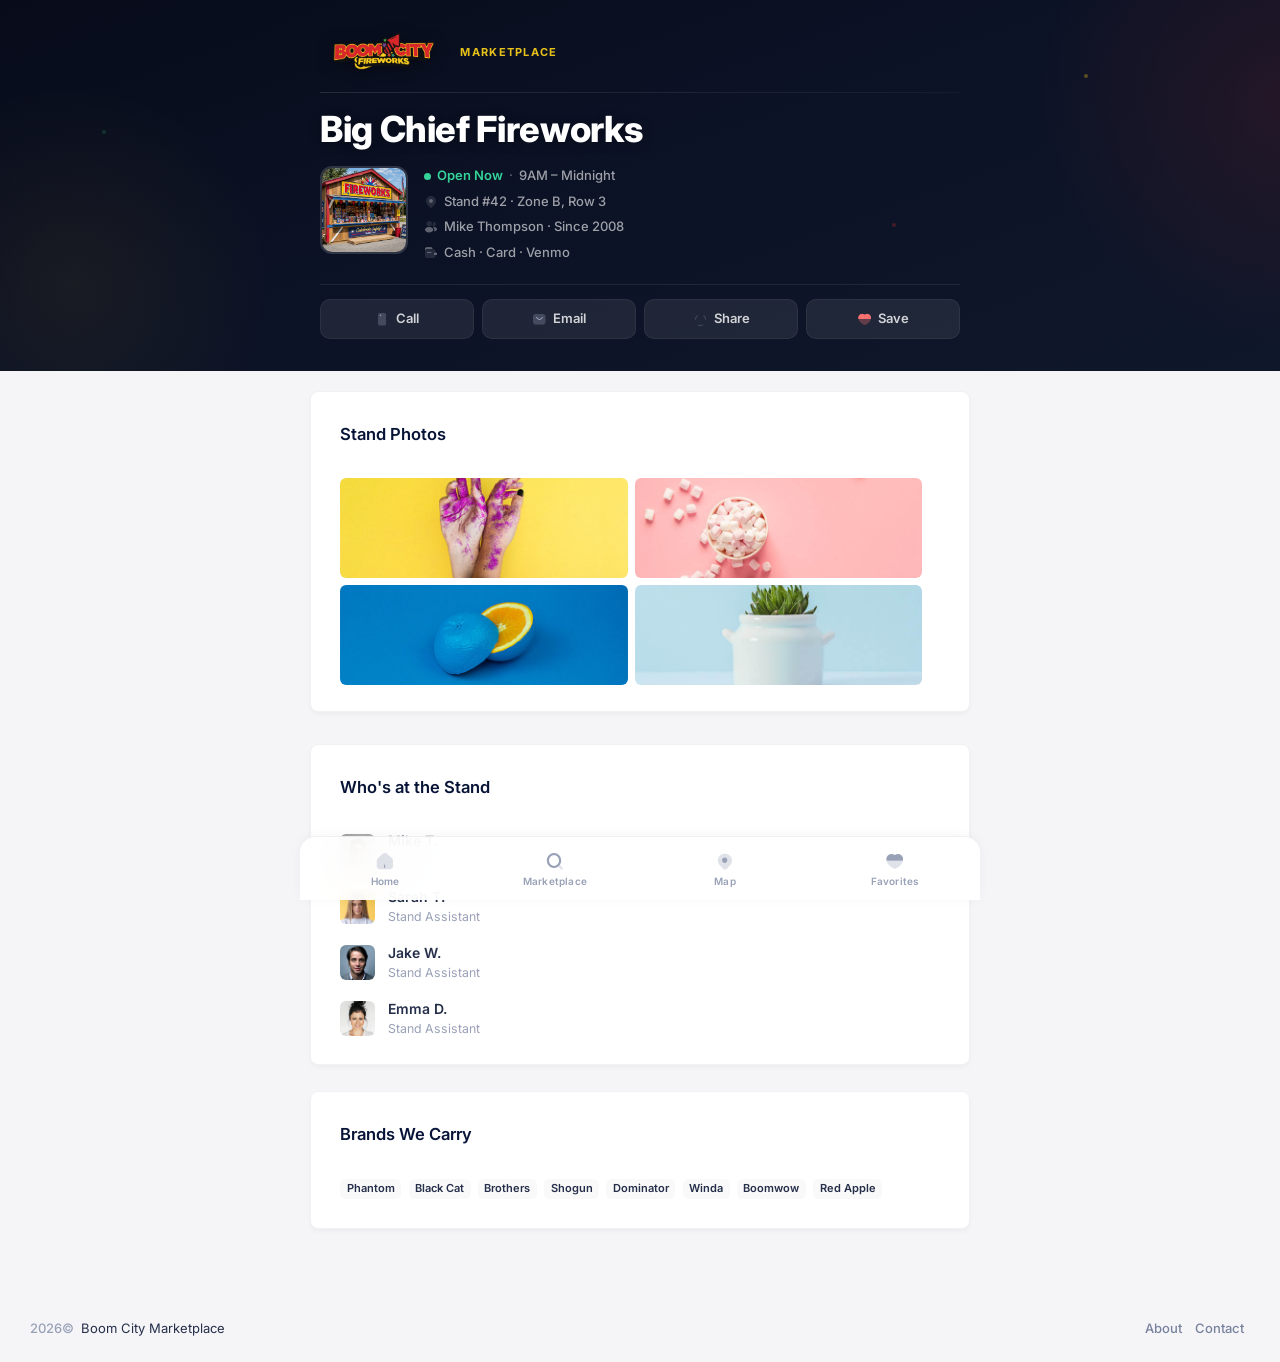
==== Stand/index.html @ 1b67c796 "Add Map + Favorites pages, wire all nav links Map page (map.html): - Coming soon placeholder with st" ====
<!DOCTYPE html>
<!--
Author: Keenthemes
Product Name: MetronicProduct Version: 8.3.2
Purchase: https://1.envato.market/EA4JP
Website: http://www.keenthemes.com
Contact: support@keenthemes.com
Follow: www.twitter.com/keenthemes
Dribbble: www.dribbble.com/keenthemes
Like: www.facebook.com/keenthemes
License: For each use you must have a valid license purchased only from above link in order to legally use the theme for your project.
-->
<html lang="en">
	<!--begin::Head-->
	<head>
<base href="../" />
		<title>Stand #42 - Big Chief Fireworks | Boom City Marketplace</title>
		<meta charset="utf-8" />
		<meta name="description" content="Big Chief Fireworks — Stand #42 at Boom City Fireworks Marketplace. Open 9AM–Midnight. Aerial Shells, Finale Cakes, Sparklers & more." />
		<meta name="keywords" content="boom city, fireworks, marketplace, big chief fireworks, stand 42, aerial shells, sparklers, firecrackers" />
		<meta name="viewport" content="width=device-width, initial-scale=1" />
		<meta property="og:locale" content="en_US" />
		<meta property="og:type" content="website" />
		<meta property="og:title" content="Big Chief Fireworks — Stand #42 | Boom City Marketplace" />
		<meta property="og:description" content="Open Now · 9AM–Midnight · Zone B, Row 3. Aerial Shells, Finale Cakes, Sparklers & more at Boom City Fireworks." />
		<meta property="og:url" content="https://anthonyrlane.github.io/boom-city-marketplace/Stand/" />
		<meta property="og:site_name" content="Boom City Marketplace" />
		<meta property="og:image" content="https://anthonyrlane.github.io/boom-city-marketplace/Stand/assets/media/boom-city/boom-city-logo.png" />
		<meta property="og:image:width" content="800" />
		<meta property="og:image:height" content="600" />
		<meta name="twitter:card" content="summary_large_image" />
		<meta name="twitter:title" content="Big Chief Fireworks — Stand #42 | Boom City Marketplace" />
		<meta name="twitter:description" content="Open Now · 9AM–Midnight · Aerial Shells, Finale Cakes, Sparklers & more." />
		<meta name="twitter:image" content="https://anthonyrlane.github.io/boom-city-marketplace/Stand/assets/media/boom-city/boom-city-logo.png" />
		<link rel="canonical" href="https://anthonyrlane.github.io/boom-city-marketplace/Stand/" />
		<link rel="shortcut icon" href="assets/media/logos/favicon.ico" />
		<link rel="shortcut icon" href="assets/media/logos/favicon.ico" />
		<!--begin::Fonts(mandatory for all pages)-->
		<link rel="stylesheet" href="https://fonts.googleapis.com/css?family=Inter:300,400,500,600,700" />
		<!--end::Fonts-->
		<!--begin::Vendor Stylesheets(used for this page only)-->
		<link href="assets/plugins/custom/datatables/datatables.bundle.css" rel="stylesheet" type="text/css" />
		<!--end::Vendor Stylesheets-->
		<!--begin::Global Stylesheets Bundle(mandatory for all pages)-->
		<link href="assets/plugins/global/plugins.bundle.css" rel="stylesheet" type="text/css" />
		<link href="assets/css/style.bundle.css" rel="stylesheet" type="text/css" />
		<!--end::Global Stylesheets Bundle-->
		<script>// Frame-busting to prevent site from being loaded within a frame without permission (click-jacking) if (window.top != window.self) { window.top.location.replace(window.self.location.href); }</script>
	<style>
		/* Stand Layout - Mobile: single scroll, all visible */
		.stand-layout { display: block; width: 100%; margin-top: 16px; }
		.stand-col { display: block; }

		/* ── Mobile Bottom Nav ── */
		.stand-nav {
			position: fixed;
			bottom: 0;
			left: 0;
			right: 0;
			z-index: 1050;
			display: flex;
			align-items: stretch;
			justify-content: space-around;
			height: 64px;
			padding-bottom: env(safe-area-inset-bottom, 0px);
			background: rgba(255, 255, 255, 0.92);
			-webkit-backdrop-filter: saturate(180%) blur(20px);
			backdrop-filter: saturate(180%) blur(20px);
			border-top: 1px solid rgba(0, 0, 0, 0.06);
			box-shadow: 0 -1px 12px rgba(0, 0, 0, 0.04);
		}
		[data-bs-theme="dark"] .stand-nav {
			background: rgba(30, 31, 38, 0.92);
			border-top-color: rgba(255, 255, 255, 0.06);
		}
		.stand-nav-item {
			flex: 1;
			display: flex;
			flex-direction: column;
			align-items: center;
			justify-content: center;
			gap: 3px;
			padding: 6px 0;
			cursor: pointer;
			-webkit-tap-highlight-color: transparent;
			transition: color 0.2s ease, transform 0.15s ease;
			color: var(--bs-gray-500);
			text-decoration: none !important;
			position: relative;
		}
		.stand-nav-item:active {
			transform: scale(0.92);
		}
		.stand-nav-item.active {
			color: #3b82f6;
		}
		.stand-nav-item.active::before {
			content: '';
			position: absolute;
			top: 0;
			left: 50%;
			transform: translateX(-50%);
			width: 24px;
			height: 3px;
			background: #3b82f6;
			border-radius: 0 0 3px 3px;
		}
		.stand-nav-icon {
			font-size: 20px;
			line-height: 1;
			transition: transform 0.2s ease;
		}
		.stand-nav-item.active .stand-nav-icon {
			transform: translateY(-1px);
		}
		.stand-nav-label {
			font-size: 10px;
			font-weight: 600;
			letter-spacing: 0.02em;
			line-height: 1;
		}

		/* Bottom padding so content doesn't hide behind nav */
		@media (max-width: 991.98px) {
			#kt_content {
				padding-bottom: 80px !important;
				padding-top: 16px !important;
			}
		}
		
		/* Kill Metronic page/wrapper backgrounds */
		#kt_body {
			background: #F5F5F8 !important;
			background-image: none !important;
		}
		#kt_wrapper {
			background: transparent !important;
			background-image: none !important;
		}
		.page {
			background: #F5F5F8 !important;
			background-image: none !important;
		}
		[data-bs-theme="dark"] #kt_body,
		[data-bs-theme="dark"] .page {
			background: #111217 !important;
		}

		/* ── Boom City Branded Header ── */
		.bc-header {
			background: linear-gradient(160deg, #070B1A 0%, #0C1225 45%, #0F172A 100%);
			position: relative;
			overflow: hidden;
		}
		.bc-header::before {
			content: '';
			position: absolute;
			top: -40%; right: -20%;
			width: 500px; height: 500px;
			background: radial-gradient(circle, rgba(230,48,39,0.1) 0%, transparent 70%);
			pointer-events: none;
		}
		.bc-header::after {
			content: '';
			position: absolute;
			bottom: -30%; left: -10%;
			width: 400px; height: 400px;
			background: radial-gradient(circle, rgba(249,199,30,0.06) 0%, transparent 70%);
			pointer-events: none;
		}
		.bc-header-inner {
			position: relative;
			z-index: 1;
			padding: 20px 20px 24px;
			max-width: 1320px;
			margin: 0 auto;
		}
		@media (min-width: 992px) {
			.bc-header-inner {
				padding: 28px 40px 32px;
				max-width: 720px;
				margin: 0 auto;
			}
		}
		.bc-logo-row {
			display: flex;
			align-items: center;
			gap: 12px;
			margin-bottom: 16px;
		}
		.bc-logo-img {
			height: 40px;
			width: auto;
			filter: drop-shadow(0 2px 8px rgba(0,0,0,0.4));
		}
		@media (min-width: 992px) {
			.bc-logo-img { height: 48px; }
		}
		.bc-event-label {
			font-size: 11px;
			font-weight: 700;
			letter-spacing: 0.12em;
			text-transform: uppercase;
			color: #FFD51A;
			opacity: 0.9;
		}
		.bc-divider {
			height: 1px;
			background: linear-gradient(90deg, rgba(255,255,255,0.12) 0%, rgba(255,255,255,0.04) 100%);
			margin-bottom: 16px;
		}
		.bc-stand-name {
			font-family: 'Inter', sans-serif;
			font-size: 28px;
			font-weight: 800;
			color: #FFFFFF;
			letter-spacing: -0.01em;
			line-height: 1.15;
			margin: 0 0 6px;
			text-shadow: 0 2px 12px rgba(0,0,0,0.3);
		}
		@media (min-width: 992px) {
			.bc-stand-name { font-size: 36px; }
		}
		.bc-stand-meta {
			display: flex;
			align-items: center;
			gap: 8px;
			flex-wrap: wrap;
		}
		/* Stand info row in header */
		.bc-stand-info {
			display: flex;
			align-items: flex-start;
			gap: 16px;
			margin-top: 16px;
		}
		.bc-stand-photo {
			width: 72px; height: 72px;
			border-radius: 12px;
			object-fit: cover;
			border: 2px solid rgba(255,255,255,0.15);
			flex-shrink: 0;
		}
		@media (min-width: 992px) {
			.bc-stand-photo { width: 88px; height: 88px; }
		}
		.bc-stand-details {
			flex: 1;
			min-width: 0;
		}
		.bc-detail-row {
			display: flex;
			align-items: center;
			gap: 6px;
			margin-bottom: 6px;
			color: rgba(255,255,255,0.6);
			font-size: 13px;
			font-weight: 500;
		}
		.bc-detail-row i { font-size: 14px; color: rgba(255,255,255,0.35); flex-shrink: 0; }
		.bc-status-open {
			color: #34D399;
			font-weight: 600;
		}
		.bc-status-dot {
			width: 7px; height: 7px;
			border-radius: 50%;
			background: #34D399;
			display: inline-block;
			animation: bc-pulse 2s ease-in-out infinite;
		}
		@keyframes bc-pulse {
			0%, 100% { opacity: 1; }
			50% { opacity: 0.4; }
		}
		.bc-categories {
			display: flex;
			flex-wrap: wrap;
			gap: 4px;
			margin-top: 8px;
		}
		.bc-cat-tag {
			padding: 2px 8px;
			border-radius: 4px;
			background: rgba(255,255,255,0.07);
			color: rgba(255,255,255,0.5);
			font-size: 11px;
			font-weight: 600;
		}
		/* ── Header Action Buttons ── */
		.bc-actions {
			display: flex;
			gap: 8px;
			margin-top: 16px;
			padding-top: 14px;
			border-top: 1px solid rgba(255,255,255,0.08);
		}
		.bc-action-btn {
			flex: 1;
			display: flex;
			align-items: center;
			justify-content: center;
			gap: 6px;
			padding: 9px 0;
			border-radius: 10px;
			background: rgba(255,255,255,0.08);
			border: 1px solid rgba(255,255,255,0.06);
			color: rgba(255,255,255,0.8);
			font-size: 13px;
			font-weight: 600;
			text-decoration: none;
			transition: all 0.15s;
		}
		.bc-action-btn:hover {
			background: rgba(255,255,255,0.14);
			color: #fff;
		}
		.bc-action-btn:active { transform: scale(0.96); }
		.bc-action-btn i { font-size: 15px; }
		.bc-action-btn--save i { color: #F87171; }

		/* ── About Card: Compact Info Grid ── */
		.bc-info-grid {
			display: grid;
			grid-template-columns: repeat(3, 1fr);
			gap: 2px;
			margin-bottom: 12px;
		}
		.bc-info-cell {
			display: flex;
			flex-direction: column;
			align-items: center;
			gap: 4px;
			padding: 10px 4px;
			border-radius: 10px;
			text-decoration: none;
			transition: background 0.15s;
		}
		.bc-info-cell:hover { background: rgba(0,0,0,0.03); }
		.bc-info-icon {
			width: 40px; height: 40px;
			border-radius: 50%;
			background: #EEF1F6;
			display: flex;
			align-items: center;
			justify-content: center;
		}
		.bc-info-icon i { font-size: 18px; color: #3F4254; }
		.bc-info-icon--heart { background: #FFF1F1; }
		.bc-info-icon--heart i { color: #E63027; }
		.bc-info-label {
			font-size: 11px;
			font-weight: 600;
			color: #3F4254;
			text-align: center;
		}
		.bc-compact-details {
			padding: 0 4px;
			margin-bottom: 10px;
		}
		.bc-compact-row {
			display: flex;
			align-items: center;
			gap: 8px;
			padding: 5px 0;
			font-size: 13px;
			color: #5E6278;
			font-weight: 500;
		}
		.bc-compact-icon { font-size: 14px; width: 20px; text-align: center; flex-shrink: 0; }
		.bc-chip-scroll {
			display: flex;
			gap: 6px;
			overflow-x: auto;
			padding: 4px 0 2px;
			-webkit-overflow-scrolling: touch;
			scrollbar-width: none;
		}
		.bc-chip-scroll::-webkit-scrollbar { display: none; }
		.bc-chip {
			white-space: nowrap;
			padding: 5px 10px;
			border-radius: 20px;
			background: #F4F6FA;
			font-size: 12px;
			font-weight: 600;
			color: #5E6278;
			flex-shrink: 0;
		}

		/* Sparkle accents */
		.bc-sparkle {
			position: absolute;
			width: 4px; height: 4px;
			border-radius: 50%;
			background: #FFD51A;
			opacity: 0.3;
			animation: bc-twinkle 3s ease-in-out infinite;
		}
		.bc-sparkle:nth-child(2) { background: #E63027; animation-delay: 1s; opacity: 0.25; }
		.bc-sparkle:nth-child(3) { background: #2EB872; animation-delay: 2s; opacity: 0.2; }
		@keyframes bc-twinkle {
			0%, 100% { opacity: 0.1; transform: scale(1); }
			50% { opacity: 0.5; transform: scale(1.8); }
		}

		/* Force wrapper to fill page without aside */
		.page {
			flex-direction: column !important;
		}
		#kt_wrapper {
			width: 100% !important;
			flex: 1 1 auto !important;
		}
		#kt_footer {
			width: 100% !important;
			flex-shrink: 0 !important;
		}

		/* Desktop: content padding + bottom nav space */
		@media (min-width: 992px) {
			#kt_content {
				padding-top: 20px !important;
				padding-bottom: 80px !important;
			}
			#kt_content_container {
				max-width: 720px !important;
				margin: 0 auto;
			}
		}

		/* Stand Layout - Desktop: single column centered, matching mobile */
		@media (min-width: 992px) {
			.stand-layout {
				display: flex;
				flex-direction: column;
				max-width: 680px;
				margin: 0 auto;
			}
			.stand-col { display: block !important; width: 100%; }
			.stand-col-info { width: 100%; }
			.stand-col-feed { width: 100%; margin: 0; }
			.stand-col-team { width: 100%; }
			/* Bottom nav visible on desktop too */
			.stand-nav {
				max-width: 680px;
				margin: 0 auto;
				border-radius: 16px 16px 0 0;
			}
		}
		
		/* Mobile: nuke all width constraints */
		@media (max-width: 991.98px) {
			#kt_content_container {
				max-width: 100% !important;
				width: 100% !important;
				padding-left: 0 !important;
				padding-right: 0 !important;
				align-items: stretch !important;
			}
			#kt_content {
				max-width: 100% !important;
				width: 100% !important;
				padding: 0 !important;
				flex: 1 1 100% !important;
			}
			#kt_wrapper {
				width: 100% !important;
				max-width: 100% !important;
			}
			.page {
				width: 100% !important;
				max-width: 100% !important;
				overflow-x: hidden !important;
			}

			.stand-col {
				padding: 0 10px;
			}
		}
	</style>
	</head>
	<!--end::Head-->
	<!--begin::Body-->
	<body id="kt_body" class="header-fixed header-tablet-and-mobile-fixed toolbar-enabled">
		<!--begin::Theme mode setup on page load-->
		<script>var defaultThemeMode = "light"; var themeMode; if ( document.documentElement ) { if ( document.documentElement.hasAttribute("data-bs-theme-mode")) { themeMode = document.documentElement.getAttribute("data-bs-theme-mode"); } else { if ( localStorage.getItem("data-bs-theme") !== null ) { themeMode = localStorage.getItem("data-bs-theme"); } else { themeMode = defaultThemeMode; } } if (themeMode === "system") { themeMode = window.matchMedia("(prefers-color-scheme: dark)").matches ? "dark" : "light"; } document.documentElement.setAttribute("data-bs-theme", themeMode); }</script>
		<!--end::Theme mode setup on page load-->
		<!--begin::Main-->
		<!--begin::Root-->
		<div class="d-flex flex-column flex-root">
			<!--begin::Page-->
			<div class="page d-flex flex-row flex-column-fluid">
				<!--begin::Aside-->
				<div id="kt_aside" class="aside px-2" style="display:none !important;" data-kt-drawer="true" data-kt-drawer-name="aside" data-kt-drawer-activate="true" data-kt-drawer-overlay="true" data-kt-drawer-width="{default:'200px', '300px': '285px'}" data-kt-drawer-direction="start" data-kt-drawer-toggle="#kt_aside_toggle">
					<!--begin::Aside menu-->
					<div class="aside-menu flex-column-fluid">
						<!--begin::Aside Menu-->
						<div class="hover-scroll-overlay-y my-5 mx-2" id="kt_aside_menu_wrapper" data-kt-scroll="true" data-kt-scroll-activate="true" data-kt-scroll-height="auto" data-kt-scroll-dependencies="#kt_aside_footer" data-kt-scroll-wrappers="#kt_aside, #kt_aside_menu" data-kt-scroll-offset="2px">
							<!--begin::Menu-->
							<div class="menu menu-column menu-sub-indention menu-active-bg menu-state-primary menu-title-gray-700 fs-6 menu-rounded w-100 fw-semibold" id="#kt_aside_menu" data-kt-menu="true">
								<!--begin:Menu item-->
								<div data-kt-menu-trigger="click" class="menu-item menu-accordion">
									<!--begin:Menu link-->
									<span class="menu-link">
										<span class="menu-icon">
											<i class="ki-duotone ki-element-11 fs-2">
												<span class="path1"></span>
												<span class="path2"></span>
												<span class="path3"></span>
												<span class="path4"></span>
											</i>
										</span>
										<span class="menu-title">Dashboards</span>
										<span class="menu-arrow"></span>
									</span>
									<!--end:Menu link-->
									<!--begin:Menu sub-->
									<div class="menu-sub menu-sub-accordion">
										<!--begin:Menu item-->
										<div class="menu-item">
											<!--begin:Menu link-->
											<a class="menu-link" href="index.html">
												<span class="menu-bullet">
													<span class="bullet bullet-dot"></span>
												</span>
												<span class="menu-title">Default</span>
											</a>
											<!--end:Menu link-->
										</div>
										<!--end:Menu item-->
										<!--begin:Menu item-->
										<div class="menu-item">
											<!--begin:Menu link-->
											<a class="menu-link" href="dashboards/ecommerce.html">
												<span class="menu-bullet">
													<span class="bullet bullet-dot"></span>
												</span>
												<span class="menu-title">eCommerce</span>
											</a>
											<!--end:Menu link-->
										</div>
										<!--end:Menu item-->
										<!--begin:Menu item-->
										<div class="menu-item">
											<!--begin:Menu link-->
											<a class="menu-link" href="dashboards/projects.html">
												<span class="menu-bullet">
													<span class="bullet bullet-dot"></span>
												</span>
												<span class="menu-title">Projects</span>
											</a>
											<!--end:Menu link-->
										</div>
										<!--end:Menu item-->
										<!--begin:Menu item-->
										<div class="menu-item">
											<!--begin:Menu link-->
											<a class="menu-link" href="dashboards/online-courses.html">
												<span class="menu-bullet">
													<span class="bullet bullet-dot"></span>
												</span>
												<span class="menu-title">Online Courses</span>
											</a>
											<!--end:Menu link-->
										</div>
										<!--end:Menu item-->
										<!--begin:Menu item-->
										<div class="menu-item">
											<!--begin:Menu link-->
											<a class="menu-link" href="dashboards/marketing.html">
												<span class="menu-bullet">
													<span class="bullet bullet-dot"></span>
												</span>
												<span class="menu-title">Marketing</span>
											</a>
											<!--end:Menu link-->
										</div>
										<!--end:Menu item-->
										<div class="menu-inner flex-column collapse" id="kt_app_sidebar_menu_dashboards_collapse">
											<!--begin:Menu item-->
											<div class="menu-item">
												<!--begin:Menu link-->
												<a class="menu-link" href="dashboards/bidding.html">
													<span class="menu-bullet">
														<span class="bullet bullet-dot"></span>
													</span>
													<span class="menu-title">Bidding</span>
												</a>
												<!--end:Menu link-->
											</div>
											<!--end:Menu item-->
											<!--begin:Menu item-->
											<div class="menu-item">
												<!--begin:Menu link-->
												<a class="menu-link" href="dashboards/pos.html">
													<span class="menu-bullet">
														<span class="bullet bullet-dot"></span>
													</span>
													<span class="menu-title">POS System</span>
												</a>
												<!--end:Menu link-->
											</div>
											<!--end:Menu item-->
											<!--begin:Menu item-->
											<div class="menu-item">
												<!--begin:Menu link-->
												<a class="menu-link" href="dashboards/call-center.html">
													<span class="menu-bullet">
														<span class="bullet bullet-dot"></span>
													</span>
													<span class="menu-title">Call Center</span>
												</a>
												<!--end:Menu link-->
											</div>
											<!--end:Menu item-->
											<!--begin:Menu item-->
											<div class="menu-item">
												<!--begin:Menu link-->
												<a class="menu-link" href="dashboards/logistics.html">
													<span class="menu-bullet">
														<span class="bullet bullet-dot"></span>
													</span>
													<span class="menu-title">Logistics</span>
												</a>
												<!--end:Menu link-->
											</div>
											<!--end:Menu item-->
											<!--begin:Menu item-->
											<div class="menu-item">
												<!--begin:Menu link-->
												<a class="menu-link" href="dashboards/website-analytics.html">
													<span class="menu-bullet">
														<span class="bullet bullet-dot"></span>
													</span>
													<span class="menu-title">Website Analytics</span>
												</a>
												<!--end:Menu link-->
											</div>
											<!--end:Menu item-->
											<!--begin:Menu item-->
											<div class="menu-item">
												<!--begin:Menu link-->
												<a class="menu-link" href="dashboards/finance-performance.html">
													<span class="menu-bullet">
														<span class="bullet bullet-dot"></span>
													</span>
													<span class="menu-title">Finance Performance</span>
												</a>
												<!--end:Menu link-->
											</div>
											<!--end:Menu item-->
											<!--begin:Menu item-->
											<div class="menu-item">
												<!--begin:Menu link-->
												<a class="menu-link" href="dashboards/store-analytics.html">
													<span class="menu-bullet">
														<span class="bullet bullet-dot"></span>
													</span>
													<span class="menu-title">Store Analytics</span>
												</a>
												<!--end:Menu link-->
											</div>
											<!--end:Menu item-->
											<!--begin:Menu item-->
											<div class="menu-item">
												<!--begin:Menu link-->
												<a class="menu-link" href="dashboards/social.html">
													<span class="menu-bullet">
														<span class="bullet bullet-dot"></span>
													</span>
													<span class="menu-title">Social</span>
												</a>
												<!--end:Menu link-->
											</div>
											<!--end:Menu item-->
											<!--begin:Menu item-->
											<div class="menu-item">
												<!--begin:Menu link-->
												<a class="menu-link" href="dashboards/delivery.html">
													<span class="menu-bullet">
														<span class="bullet bullet-dot"></span>
													</span>
													<span class="menu-title">Delivery</span>
												</a>
												<!--end:Menu link-->
											</div>
											<!--end:Menu item-->
											<!--begin:Menu item-->
											<div class="menu-item">
												<!--begin:Menu link-->
												<a class="menu-link" href="dashboards/crypto.html">
													<span class="menu-bullet">
														<span class="bullet bullet-dot"></span>
													</span>
													<span class="menu-title">Crypto</span>
												</a>
												<!--end:Menu link-->
											</div>
											<!--end:Menu item-->
											<!--begin:Menu item-->
											<div class="menu-item">
												<!--begin:Menu link-->
												<a class="menu-link" href="dashboards/school.html">
													<span class="menu-bullet">
														<span class="bullet bullet-dot"></span>
													</span>
													<span class="menu-title">School</span>
												</a>
												<!--end:Menu link-->
											</div>
											<!--end:Menu item-->
											<!--begin:Menu item-->
											<div class="menu-item">
												<!--begin:Menu link-->
												<a class="menu-link" href="dashboards/podcast.html">
													<span class="menu-bullet">
														<span class="bullet bullet-dot"></span>
													</span>
													<span class="menu-title">Podcast</span>
												</a>
												<!--end:Menu link-->
											</div>
											<!--end:Menu item-->
											<!--begin:Menu item-->
											<div class="menu-item">
												<!--begin:Menu link-->
												<a class="menu-link" href="landing.html">
													<span class="menu-bullet">
														<span class="bullet bullet-dot"></span>
													</span>
													<span class="menu-title">Landing</span>
												</a>
												<!--end:Menu link-->
											</div>
											<!--end:Menu item-->
										</div>
										<div class="menu-item">
											<div class="menu-content">
												<a class="btn btn-flex btn-color-primary d-flex flex-stack fs-base p-0 ms-2 mb-2 toggle collapsible collapsed" data-bs-toggle="collapse" href="#kt_app_sidebar_menu_dashboards_collapse" data-kt-toggle-text="Show Less">
													<span data-kt-toggle-text-target="true">Show 12 More</span>
													<i class="ki-duotone ki-minus-square toggle-on fs-2 me-0">
														<span class="path1"></span>
														<span class="path2"></span>
													</i>
													<i class="ki-duotone ki-plus-square toggle-off fs-2 me-0">
														<span class="path1"></span>
														<span class="path2"></span>
														<span class="path3"></span>
													</i>
												</a>
											</div>
										</div>
									</div>
									<!--end:Menu sub-->
								</div>
								<!--end:Menu item-->
								<!--begin:Menu item-->
								<div class="menu-item pt-5">
									<!--begin:Menu content-->
									<div class="menu-content">
										<span class="menu-heading fw-bold text-uppercase fs-7">Pages</span>
									</div>
									<!--end:Menu content-->
								</div>
								<!--end:Menu item-->
								<!--begin:Menu item-->
								<div data-kt-menu-trigger="click" class="menu-item menu-accordion">
									<!--begin:Menu link-->
									<span class="menu-link">
										<span class="menu-icon">
											<i class="ki-duotone ki-address-book fs-2">
												<span class="path1"></span>
												<span class="path2"></span>
												<span class="path3"></span>
											</i>
										</span>
										<span class="menu-title">User Profile</span>
										<span class="menu-arrow"></span>
									</span>
									<!--end:Menu link-->
									<!--begin:Menu sub-->
									<div class="menu-sub menu-sub-accordion">
										<!--begin:Menu item-->
										<div class="menu-item">
											<!--begin:Menu link-->
											<a class="menu-link" href="pages/user-profile/overview.html">
												<span class="menu-bullet">
													<span class="bullet bullet-dot"></span>
												</span>
												<span class="menu-title">Overview</span>
											</a>
											<!--end:Menu link-->
										</div>
										<!--end:Menu item-->
										<!--begin:Menu item-->
										<div class="menu-item">
											<!--begin:Menu link-->
											<a class="menu-link" href="pages/user-profile/projects.html">
												<span class="menu-bullet">
													<span class="bullet bullet-dot"></span>
												</span>
												<span class="menu-title">Projects</span>
											</a>
											<!--end:Menu link-->
										</div>
										<!--end:Menu item-->
										<!--begin:Menu item-->
										<div class="menu-item">
											<!--begin:Menu link-->
											<a class="menu-link" href="pages/user-profile/campaigns.html">
												<span class="menu-bullet">
													<span class="bullet bullet-dot"></span>
												</span>
												<span class="menu-title">Campaigns</span>
											</a>
											<!--end:Menu link-->
										</div>
										<!--end:Menu item-->
										<!--begin:Menu item-->
										<div class="menu-item">
											<!--begin:Menu link-->
											<a class="menu-link" href="pages/user-profile/documents.html">
												<span class="menu-bullet">
													<span class="bullet bullet-dot"></span>
												</span>
												<span class="menu-title">Documents</span>
											</a>
											<!--end:Menu link-->
										</div>
										<!--end:Menu item-->
										<!--begin:Menu item-->
										<div class="menu-item">
											<!--begin:Menu link-->
											<a class="menu-link" href="pages/user-profile/followers.html">
												<span class="menu-bullet">
													<span class="bullet bullet-dot"></span>
												</span>
												<span class="menu-title">Followers</span>
											</a>
											<!--end:Menu link-->
										</div>
										<!--end:Menu item-->
										<!--begin:Menu item-->
										<div class="menu-item">
											<!--begin:Menu link-->
											<a class="menu-link" href="pages/user-profile/activity.html">
												<span class="menu-bullet">
													<span class="bullet bullet-dot"></span>
												</span>
												<span class="menu-title">Activity</span>
											</a>
											<!--end:Menu link-->
										</div>
										<!--end:Menu item-->
									</div>
									<!--end:Menu sub-->
								</div>
								<!--end:Menu item-->
								<!--begin:Menu item-->
								<div data-kt-menu-trigger="click" class="menu-item menu-accordion">
									<!--begin:Menu link-->
									<span class="menu-link">
										<span class="menu-icon">
											<i class="ki-duotone ki-element-plus fs-2">
												<span class="path1"></span>
												<span class="path2"></span>
												<span class="path3"></span>
												<span class="path4"></span>
												<span class="path5"></span>
											</i>
										</span>
										<span class="menu-title">Account</span>
										<span class="menu-arrow"></span>
									</span>
									<!--end:Menu link-->
									<!--begin:Menu sub-->
									<div class="menu-sub menu-sub-accordion">
										<!--begin:Menu item-->
										<div class="menu-item">
											<!--begin:Menu link-->
											<a class="menu-link" href="account/overview.html">
												<span class="menu-bullet">
													<span class="bullet bullet-dot"></span>
												</span>
												<span class="menu-title">Overview</span>
											</a>
											<!--end:Menu link-->
										</div>
										<!--end:Menu item-->
										<!--begin:Menu item-->
										<div class="menu-item">
											<!--begin:Menu link-->
											<a class="menu-link" href="account/settings.html">
												<span class="menu-bullet">
													<span class="bullet bullet-dot"></span>
												</span>
												<span class="menu-title">Settings</span>
											</a>
											<!--end:Menu link-->
										</div>
										<!--end:Menu item-->
										<!--begin:Menu item-->
										<div class="menu-item">
											<!--begin:Menu link-->
											<a class="menu-link" href="account/security.html">
												<span class="menu-bullet">
													<span class="bullet bullet-dot"></span>
												</span>
												<span class="menu-title">Security</span>
											</a>
											<!--end:Menu link-->
										</div>
										<!--end:Menu item-->
										<!--begin:Menu item-->
										<div class="menu-item">
											<!--begin:Menu link-->
											<a class="menu-link" href="account/activity.html">
												<span class="menu-bullet">
													<span class="bullet bullet-dot"></span>
												</span>
												<span class="menu-title">Activity</span>
											</a>
											<!--end:Menu link-->
										</div>
										<!--end:Menu item-->
										<!--begin:Menu item-->
										<div class="menu-item">
											<!--begin:Menu link-->
											<a class="menu-link" href="account/billing.html">
												<span class="menu-bullet">
													<span class="bullet bullet-dot"></span>
												</span>
												<span class="menu-title">Billing</span>
											</a>
											<!--end:Menu link-->
										</div>
										<!--end:Menu item-->
										<!--begin:Menu item-->
										<div class="menu-item">
											<!--begin:Menu link-->
											<a class="menu-link" href="account/statements.html">
												<span class="menu-bullet">
													<span class="bullet bullet-dot"></span>
												</span>
												<span class="menu-title">Statements</span>
											</a>
											<!--end:Menu link-->
										</div>
										<!--end:Menu item-->
										<!--begin:Menu item-->
										<div class="menu-item">
											<!--begin:Menu link-->
											<a class="menu-link" href="account/referrals.html">
												<span class="menu-bullet">
													<span class="bullet bullet-dot"></span>
												</span>
												<span class="menu-title">Referrals</span>
											</a>
											<!--end:Menu link-->
										</div>
										<!--end:Menu item-->
										<!--begin:Menu item-->
										<div class="menu-item">
											<!--begin:Menu link-->
											<a class="menu-link" href="account/api-keys.html">
												<span class="menu-bullet">
													<span class="bullet bullet-dot"></span>
												</span>
												<span class="menu-title">API Keys</span>
											</a>
											<!--end:Menu link-->
										</div>
										<!--end:Menu item-->
										<!--begin:Menu item-->
										<div class="menu-item">
											<!--begin:Menu link-->
											<a class="menu-link" href="account/logs.html">
												<span class="menu-bullet">
													<span class="bullet bullet-dot"></span>
												</span>
												<span class="menu-title">Logs</span>
											</a>
											<!--end:Menu link-->
										</div>
										<!--end:Menu item-->
									</div>
									<!--end:Menu sub-->
								</div>
								<!--end:Menu item-->
								<!--begin:Menu item-->
								<div data-kt-menu-trigger="click" class="menu-item menu-accordion">
									<!--begin:Menu link-->
									<span class="menu-link">
										<span class="menu-icon">
											<i class="ki-duotone ki-user fs-2">
												<span class="path1"></span>
												<span class="path2"></span>
											</i>
										</span>
										<span class="menu-title">Authentication</span>
										<span class="menu-arrow"></span>
									</span>
									<!--end:Menu link-->
									<!--begin:Menu sub-->
									<div class="menu-sub menu-sub-accordion">
										<!--begin:Menu item-->
										<div data-kt-menu-trigger="click" class="menu-item menu-accordion">
											<!--begin:Menu link-->
											<span class="menu-link">
												<span class="menu-bullet">
													<span class="bullet bullet-dot"></span>
												</span>
												<span class="menu-title">Corporate Layout</span>
												<span class="menu-arrow"></span>
											</span>
											<!--end:Menu link-->
											<!--begin:Menu sub-->
											<div class="menu-sub menu-sub-accordion menu-active-bg">
												<!--begin:Menu item-->
												<div class="menu-item">
													<!--begin:Menu link-->
													<a class="menu-link" href="authentication/layouts/corporate/sign-in.html">
														<span class="menu-bullet">
															<span class="bullet bullet-dot"></span>
														</span>
														<span class="menu-title">Sign-in</span>
													</a>
													<!--end:Menu link-->
												</div>
												<!--end:Menu item-->
												<!--begin:Menu item-->
												<div class="menu-item">
													<!--begin:Menu link-->
													<a class="menu-link" href="authentication/layouts/corporate/sign-up.html">
														<span class="menu-bullet">
															<span class="bullet bullet-dot"></span>
														</span>
														<span class="menu-title">Sign-up</span>
													</a>
													<!--end:Menu link-->
												</div>
												<!--end:Menu item-->
												<!--begin:Menu item-->
												<div class="menu-item">
													<!--begin:Menu link-->
													<a class="menu-link" href="authentication/layouts/corporate/two-factor.html">
														<span class="menu-bullet">
															<span class="bullet bullet-dot"></span>
														</span>
														<span class="menu-title">Two-Factor</span>
													</a>
													<!--end:Menu link-->
												</div>
												<!--end:Menu item-->
												<!--begin:Menu item-->
												<div class="menu-item">
													<!--begin:Menu link-->
													<a class="menu-link" href="authentication/layouts/corporate/reset-password.html">
														<span class="menu-bullet">
															<span class="bullet bullet-dot"></span>
														</span>
														<span class="menu-title">Reset Password</span>
													</a>
													<!--end:Menu link-->
												</div>
												<!--end:Menu item-->
												<!--begin:Menu item-->
												<div class="menu-item">
													<!--begin:Menu link-->
													<a class="menu-link" href="authentication/layouts/corporate/new-password.html">
														<span class="menu-bullet">
															<span class="bullet bullet-dot"></span>
														</span>
														<span class="menu-title">New Password</span>
													</a>
													<!--end:Menu link-->
												</div>
												<!--end:Menu item-->
											</div>
											<!--end:Menu sub-->
										</div>
										<!--end:Menu item-->
										<!--begin:Menu item-->
										<div data-kt-menu-trigger="click" class="menu-item menu-accordion">
											<!--begin:Menu link-->
											<span class="menu-link">
												<span class="menu-bullet">
													<span class="bullet bullet-dot"></span>
												</span>
												<span class="menu-title">Overlay Layout</span>
												<span class="menu-arrow"></span>
											</span>
											<!--end:Menu link-->
											<!--begin:Menu sub-->
											<div class="menu-sub menu-sub-accordion menu-active-bg">
												<!--begin:Menu item-->
												<div class="menu-item">
													<!--begin:Menu link-->
													<a class="menu-link" href="authentication/layouts/overlay/sign-in.html">
														<span class="menu-bullet">
															<span class="bullet bullet-dot"></span>
														</span>
														<span class="menu-title">Sign-in</span>
													</a>
													<!--end:Menu link-->
												</div>
												<!--end:Menu item-->
												<!--begin:Menu item-->
												<div class="menu-item">
													<!--begin:Menu link-->
													<a class="menu-link" href="authentication/layouts/overlay/sign-up.html">
														<span class="menu-bullet">
															<span class="bullet bullet-dot"></span>
														</span>
														<span class="menu-title">Sign-up</span>
													</a>
													<!--end:Menu link-->
												</div>
												<!--end:Menu item-->
												<!--begin:Menu item-->
												<div class="menu-item">
													<!--begin:Menu link-->
													<a class="menu-link" href="authentication/layouts/overlay/two-factor.html">
														<span class="menu-bullet">
															<span class="bullet bullet-dot"></span>
														</span>
														<span class="menu-title">Two-Factor</span>
													</a>
													<!--end:Menu link-->
												</div>
												<!--end:Menu item-->
												<!--begin:Menu item-->
												<div class="menu-item">
													<!--begin:Menu link-->
													<a class="menu-link" href="authentication/layouts/overlay/reset-password.html">
														<span class="menu-bullet">
															<span class="bullet bullet-dot"></span>
														</span>
														<span class="menu-title">Reset Password</span>
													</a>
													<!--end:Menu link-->
												</div>
												<!--end:Menu item-->
												<!--begin:Menu item-->
												<div class="menu-item">
													<!--begin:Menu link-->
													<a class="menu-link" href="authentication/layouts/overlay/new-password.html">
														<span class="menu-bullet">
															<span class="bullet bullet-dot"></span>
														</span>
														<span class="menu-title">New Password</span>
													</a>
													<!--end:Menu link-->
												</div>
												<!--end:Menu item-->
											</div>
											<!--end:Menu sub-->
										</div>
										<!--end:Menu item-->
										<!--begin:Menu item-->
										<div data-kt-menu-trigger="click" class="menu-item menu-accordion">
											<!--begin:Menu link-->
											<span class="menu-link">
												<span class="menu-bullet">
													<span class="bullet bullet-dot"></span>
												</span>
												<span class="menu-title">Creative Layout</span>
												<span class="menu-arrow"></span>
											</span>
											<!--end:Menu link-->
											<!--begin:Menu sub-->
											<div class="menu-sub menu-sub-accordion menu-active-bg">
												<!--begin:Menu item-->
												<div class="menu-item">
													<!--begin:Menu link-->
													<a class="menu-link" href="authentication/layouts/creative/sign-in.html">
														<span class="menu-bullet">
															<span class="bullet bullet-dot"></span>
														</span>
														<span class="menu-title">Sign-in</span>
													</a>
													<!--end:Menu link-->
												</div>
												<!--end:Menu item-->
												<!--begin:Menu item-->
												<div class="menu-item">
													<!--begin:Menu link-->
													<a class="menu-link" href="authentication/layouts/creative/sign-up.html">
														<span class="menu-bullet">
															<span class="bullet bullet-dot"></span>
														</span>
														<span class="menu-title">Sign-up</span>
													</a>
													<!--end:Menu link-->
												</div>
												<!--end:Menu item-->
												<!--begin:Menu item-->
												<div class="menu-item">
													<!--begin:Menu link-->
													<a class="menu-link" href="authentication/layouts/creative/two-factor.html">
														<span class="menu-bullet">
															<span class="bullet bullet-dot"></span>
														</span>
														<span class="menu-title">Two-Factor</span>
													</a>
													<!--end:Menu link-->
												</div>
												<!--end:Menu item-->
												<!--begin:Menu item-->
												<div class="menu-item">
													<!--begin:Menu link-->
													<a class="menu-link" href="authentication/layouts/creative/reset-password.html">
														<span class="menu-bullet">
															<span class="bullet bullet-dot"></span>
														</span>
														<span class="menu-title">Reset Password</span>
													</a>
													<!--end:Menu link-->
												</div>
												<!--end:Menu item-->
												<!--begin:Menu item-->
												<div class="menu-item">
													<!--begin:Menu link-->
													<a class="menu-link" href="authentication/layouts/creative/new-password.html">
														<span class="menu-bullet">
															<span class="bullet bullet-dot"></span>
														</span>
														<span class="menu-title">New Password</span>
													</a>
													<!--end:Menu link-->
												</div>
												<!--end:Menu item-->
											</div>
											<!--end:Menu sub-->
										</div>
										<!--end:Menu item-->
										<!--begin:Menu item-->
										<div data-kt-menu-trigger="click" class="menu-item menu-accordion">
											<!--begin:Menu link-->
											<span class="menu-link">
												<span class="menu-bullet">
													<span class="bullet bullet-dot"></span>
												</span>
												<span class="menu-title">Fancy Layout</span>
												<span class="menu-arrow"></span>
											</span>
											<!--end:Menu link-->
											<!--begin:Menu sub-->
											<div class="menu-sub menu-sub-accordion menu-active-bg">
												<!--begin:Menu item-->
												<div class="menu-item">
													<!--begin:Menu link-->
													<a class="menu-link" href="authentication/layouts/fancy/sign-in.html">
														<span class="menu-bullet">
															<span class="bullet bullet-dot"></span>
														</span>
														<span class="menu-title">Sign-in</span>
													</a>
													<!--end:Menu link-->
												</div>
												<!--end:Menu item-->
												<!--begin:Menu item-->
												<div class="menu-item">
													<!--begin:Menu link-->
													<a class="menu-link" href="authentication/layouts/fancy/sign-up.html">
														<span class="menu-bullet">
															<span class="bullet bullet-dot"></span>
														</span>
														<span class="menu-title">Sign-up</span>
													</a>
													<!--end:Menu link-->
												</div>
												<!--end:Menu item-->
												<!--begin:Menu item-->
												<div class="menu-item">
													<!--begin:Menu link-->
													<a class="menu-link" href="authentication/layouts/fancy/two-factor.html">
														<span class="menu-bullet">
															<span class="bullet bullet-dot"></span>
														</span>
														<span class="menu-title">Two-Factor</span>
													</a>
													<!--end:Menu link-->
												</div>
												<!--end:Menu item-->
												<!--begin:Menu item-->
												<div class="menu-item">
													<!--begin:Menu link-->
													<a class="menu-link" href="authentication/layouts/fancy/reset-password.html">
														<span class="menu-bullet">
															<span class="bullet bullet-dot"></span>
														</span>
														<span class="menu-title">Reset Password</span>
													</a>
													<!--end:Menu link-->
												</div>
												<!--end:Menu item-->
												<!--begin:Menu item-->
												<div class="menu-item">
													<!--begin:Menu link-->
													<a class="menu-link" href="authentication/layouts/fancy/new-password.html">
														<span class="menu-bullet">
															<span class="bullet bullet-dot"></span>
														</span>
														<span class="menu-title">New Password</span>
													</a>
													<!--end:Menu link-->
												</div>
												<!--end:Menu item-->
											</div>
											<!--end:Menu sub-->
										</div>
										<!--end:Menu item-->
										<!--begin:Menu item-->
										<div data-kt-menu-trigger="click" class="menu-item menu-accordion">
											<!--begin:Menu link-->
											<span class="menu-link">
												<span class="menu-bullet">
													<span class="bullet bullet-dot"></span>
												</span>
												<span class="menu-title">Email Templates</span>
												<span class="menu-arrow"></span>
											</span>
											<!--end:Menu link-->
											<!--begin:Menu sub-->
											<div class="menu-sub menu-sub-accordion menu-active-bg">
												<!--begin:Menu item-->
												<div class="menu-item">
													<!--begin:Menu link-->
													<a class="menu-link" href="authentication/email/welcome-message.html">
														<span class="menu-bullet">
															<span class="bullet bullet-dot"></span>
														</span>
														<span class="menu-title">Welcome Message</span>
													</a>
													<!--end:Menu link-->
												</div>
												<!--end:Menu item-->
												<!--begin:Menu item-->
												<div class="menu-item">
													<!--begin:Menu link-->
													<a class="menu-link" href="authentication/email/reset-password.html">
														<span class="menu-bullet">
															<span class="bullet bullet-dot"></span>
														</span>
														<span class="menu-title">Reset Password</span>
													</a>
													<!--end:Menu link-->
												</div>
												<!--end:Menu item-->
												<!--begin:Menu item-->
												<div class="menu-item">
													<!--begin:Menu link-->
													<a class="menu-link" href="authentication/email/subscription-confirmed.html">
														<span class="menu-bullet">
															<span class="bullet bullet-dot"></span>
														</span>
														<span class="menu-title">Subscription Confirmed</span>
													</a>
													<!--end:Menu link-->
												</div>
												<!--end:Menu item-->
												<!--begin:Menu item-->
												<div class="menu-item">
													<!--begin:Menu link-->
													<a class="menu-link" href="authentication/email/card-declined.html">
														<span class="menu-bullet">
															<span class="bullet bullet-dot"></span>
														</span>
														<span class="menu-title">Credit Card Declined</span>
													</a>
													<!--end:Menu link-->
												</div>
												<!--end:Menu item-->
												<!--begin:Menu item-->
												<div class="menu-item">
													<!--begin:Menu link-->
													<a class="menu-link" href="authentication/email/promo-1.html">
														<span class="menu-bullet">
															<span class="bullet bullet-dot"></span>
														</span>
														<span class="menu-title">Promo 1</span>
													</a>
													<!--end:Menu link-->
												</div>
												<!--end:Menu item-->
												<!--begin:Menu item-->
												<div class="menu-item">
													<!--begin:Menu link-->
													<a class="menu-link" href="authentication/email/promo-2.html">
														<span class="menu-bullet">
															<span class="bullet bullet-dot"></span>
														</span>
														<span class="menu-title">Promo 2</span>
													</a>
													<!--end:Menu link-->
												</div>
												<!--end:Menu item-->
												<!--begin:Menu item-->
												<div class="menu-item">
													<!--begin:Menu link-->
													<a class="menu-link" href="authentication/email/promo-3.html">
														<span class="menu-bullet">
															<span class="bullet bullet-dot"></span>
														</span>
														<span class="menu-title">Promo 3</span>
													</a>
													<!--end:Menu link-->
												</div>
												<!--end:Menu item-->
											</div>
											<!--end:Menu sub-->
										</div>
										<!--end:Menu item-->
										<!--begin:Menu item-->
										<div class="menu-item">
											<!--begin:Menu link-->
											<a class="menu-link" href="authentication/extended/multi-steps-sign-up.html">
												<span class="menu-bullet">
													<span class="bullet bullet-dot"></span>
												</span>
												<span class="menu-title">Multi-steps Sign-up</span>
											</a>
											<!--end:Menu link-->
										</div>
										<!--end:Menu item-->
										<!--begin:Menu item-->
										<div class="menu-item">
											<!--begin:Menu link-->
											<a class="menu-link" href="authentication/general/welcome.html">
												<span class="menu-bullet">
													<span class="bullet bullet-dot"></span>
												</span>
												<span class="menu-title">Welcome Message</span>
											</a>
											<!--end:Menu link-->
										</div>
										<!--end:Menu item-->
										<!--begin:Menu item-->
										<div class="menu-item">
											<!--begin:Menu link-->
											<a class="menu-link" href="authentication/general/verify-email.html">
												<span class="menu-bullet">
													<span class="bullet bullet-dot"></span>
												</span>
												<span class="menu-title">Verify Email</span>
											</a>
											<!--end:Menu link-->
										</div>
										<!--end:Menu item-->
										<!--begin:Menu item-->
										<div class="menu-item">
											<!--begin:Menu link-->
											<a class="menu-link" href="authentication/general/coming-soon.html">
												<span class="menu-bullet">
													<span class="bullet bullet-dot"></span>
												</span>
												<span class="menu-title">Coming Soon</span>
											</a>
											<!--end:Menu link-->
										</div>
										<!--end:Menu item-->
										<!--begin:Menu item-->
										<div class="menu-item">
											<!--begin:Menu link-->
											<a class="menu-link" href="authentication/general/password-confirmation.html">
												<span class="menu-bullet">
													<span class="bullet bullet-dot"></span>
												</span>
												<span class="menu-title">Password Confirmation</span>
											</a>
											<!--end:Menu link-->
										</div>
										<!--end:Menu item-->
										<!--begin:Menu item-->
										<div class="menu-item">
											<!--begin:Menu link-->
											<a class="menu-link" href="authentication/general/account-deactivated.html">
												<span class="menu-bullet">
													<span class="bullet bullet-dot"></span>
												</span>
												<span class="menu-title">Account Deactivation</span>
											</a>
											<!--end:Menu link-->
										</div>
										<!--end:Menu item-->
										<!--begin:Menu item-->
										<div class="menu-item">
											<!--begin:Menu link-->
											<a class="menu-link" href="authentication/general/error-404.html">
												<span class="menu-bullet">
													<span class="bullet bullet-dot"></span>
												</span>
												<span class="menu-title">Error 404</span>
											</a>
											<!--end:Menu link-->
										</div>
										<!--end:Menu item-->
										<!--begin:Menu item-->
										<div class="menu-item">
											<!--begin:Menu link-->
											<a class="menu-link" href="authentication/general/error-500.html">
												<span class="menu-bullet">
													<span class="bullet bullet-dot"></span>
												</span>
												<span class="menu-title">Error 500</span>
											</a>
											<!--end:Menu link-->
										</div>
										<!--end:Menu item-->
									</div>
									<!--end:Menu sub-->
								</div>
								<!--end:Menu item-->
								<!--begin:Menu item-->
								<div data-kt-menu-trigger="{default: 'click', lg: 'hover'}" data-kt-menu-placement="right-start" class="menu-item menu-lg-down-accordion menu-sub-lg-down-indention">
									<!--begin:Menu link-->
									<span class="menu-link">
										<span class="menu-icon">
											<i class="ki-duotone ki-file fs-2">
												<span class="path1"></span>
												<span class="path2"></span>
											</i>
										</span>
										<span class="menu-title">Corporate</span>
										<span class="menu-arrow"></span>
									</span>
									<!--end:Menu link-->
									<!--begin:Menu sub-->
									<div class="menu-sub menu-sub-lg-down-accordion menu-sub-lg-dropdown px-2 py-4 w-200px mh-75 overflow-auto">
										<!--begin:Menu item-->
										<div class="menu-item">
											<!--begin:Menu link-->
											<a class="menu-link" href="pages/about.html">
												<span class="menu-bullet">
													<span class="bullet bullet-dot"></span>
												</span>
												<span class="menu-title">About</span>
											</a>
											<!--end:Menu link-->
										</div>
										<!--end:Menu item-->
										<!--begin:Menu item-->
										<div class="menu-item">
											<!--begin:Menu link-->
											<a class="menu-link" href="pages/team.html">
												<span class="menu-bullet">
													<span class="bullet bullet-dot"></span>
												</span>
												<span class="menu-title">Our Team</span>
											</a>
											<!--end:Menu link-->
										</div>
										<!--end:Menu item-->
										<!--begin:Menu item-->
										<div class="menu-item">
											<!--begin:Menu link-->
											<a class="menu-link" href="pages/contact.html">
												<span class="menu-bullet">
													<span class="bullet bullet-dot"></span>
												</span>
												<span class="menu-title">Contact Us</span>
											</a>
											<!--end:Menu link-->
										</div>
										<!--end:Menu item-->
										<!--begin:Menu item-->
										<div class="menu-item">
											<!--begin:Menu link-->
											<a class="menu-link" href="pages/licenses.html">
												<span class="menu-bullet">
													<span class="bullet bullet-dot"></span>
												</span>
												<span class="menu-title">Licenses</span>
											</a>
											<!--end:Menu link-->
										</div>
										<!--end:Menu item-->
										<!--begin:Menu item-->
										<div class="menu-item">
											<!--begin:Menu link-->
											<a class="menu-link" href="pages/sitemap.html">
												<span class="menu-bullet">
													<span class="bullet bullet-dot"></span>
												</span>
												<span class="menu-title">Sitemap</span>
											</a>
											<!--end:Menu link-->
										</div>
										<!--end:Menu item-->
									</div>
									<!--end:Menu sub-->
								</div>
								<!--end:Menu item-->
								<!--begin:Menu item-->
								<div data-kt-menu-trigger="click" class="menu-item here show menu-accordion">
									<!--begin:Menu link-->
									<span class="menu-link">
										<span class="menu-icon">
											<i class="ki-duotone ki-abstract-39 fs-2">
												<span class="path1"></span>
												<span class="path2"></span>
											</i>
										</span>
										<span class="menu-title">Social</span>
										<span class="menu-arrow"></span>
									</span>
									<!--end:Menu link-->
									<!--begin:Menu sub-->
									<div class="menu-sub menu-sub-accordion">
										<!--begin:Menu item-->
										<div class="menu-item">
											<!--begin:Menu link-->
											<a class="menu-link active" href="pages/social/feeds.html">
												<span class="menu-bullet">
													<span class="bullet bullet-dot"></span>
												</span>
												<span class="menu-title">Feeds</span>
											</a>
											<!--end:Menu link-->
										</div>
										<!--end:Menu item-->
										<!--begin:Menu item-->
										<div class="menu-item">
											<!--begin:Menu link-->
											<a class="menu-link" href="pages/social/activity.html">
												<span class="menu-bullet">
													<span class="bullet bullet-dot"></span>
												</span>
												<span class="menu-title">Activty</span>
											</a>
											<!--end:Menu link-->
										</div>
										<!--end:Menu item-->
										<!--begin:Menu item-->
										<div class="menu-item">
											<!--begin:Menu link-->
											<a class="menu-link" href="pages/social/followers.html">
												<span class="menu-bullet">
													<span class="bullet bullet-dot"></span>
												</span>
												<span class="menu-title">Followers</span>
											</a>
											<!--end:Menu link-->
										</div>
										<!--end:Menu item-->
										<!--begin:Menu item-->
										<div class="menu-item">
											<!--begin:Menu link-->
											<a class="menu-link" href="pages/social/settings.html">
												<span class="menu-bullet">
													<span class="bullet bullet-dot"></span>
												</span>
												<span class="menu-title">Settings</span>
											</a>
											<!--end:Menu link-->
										</div>
										<!--end:Menu item-->
									</div>
									<!--end:Menu sub-->
								</div>
								<!--end:Menu item-->
								<!--begin:Menu item-->
								<div data-kt-menu-trigger="click" class="menu-item menu-accordion">
									<!--begin:Menu link-->
									<span class="menu-link">
										<span class="menu-icon">
											<i class="ki-duotone ki-bank fs-2">
												<span class="path1"></span>
												<span class="path2"></span>
											</i>
										</span>
										<span class="menu-title">Blog</span>
										<span class="menu-arrow"></span>
									</span>
									<!--end:Menu link-->
									<!--begin:Menu sub-->
									<div class="menu-sub menu-sub-accordion menu-active-bg">
										<!--begin:Menu item-->
										<div class="menu-item">
											<!--begin:Menu link-->
											<a class="menu-link" href="pages/blog/home.html">
												<span class="menu-bullet">
													<span class="bullet bullet-dot"></span>
												</span>
												<span class="menu-title">Blog Home</span>
											</a>
											<!--end:Menu link-->
										</div>
										<!--end:Menu item-->
										<!--begin:Menu item-->
										<div class="menu-item">
											<!--begin:Menu link-->
											<a class="menu-link" href="pages/blog/post.html">
												<span class="menu-bullet">
													<span class="bullet bullet-dot"></span>
												</span>
												<span class="menu-title">Blog Post</span>
											</a>
											<!--end:Menu link-->
										</div>
										<!--end:Menu item-->
									</div>
									<!--end:Menu sub-->
								</div>
								<!--end:Menu item-->
								<!--begin:Menu item-->
								<div data-kt-menu-trigger="click" class="menu-item menu-accordion">
									<!--begin:Menu link-->
									<span class="menu-link">
										<span class="menu-icon">
											<i class="ki-duotone ki-chart-pie-3 fs-2">
												<span class="path1"></span>
												<span class="path2"></span>
												<span class="path3"></span>
											</i>
										</span>
										<span class="menu-title">FAQ</span>
										<span class="menu-arrow"></span>
									</span>
									<!--end:Menu link-->
									<!--begin:Menu sub-->
									<div class="menu-sub menu-sub-accordion menu-active-bg">
										<!--begin:Menu item-->
										<div class="menu-item">
											<!--begin:Menu link-->
											<a class="menu-link" href="pages/faq/classic.html">
												<span class="menu-bullet">
													<span class="bullet bullet-dot"></span>
												</span>
												<span class="menu-title">FAQ Classic</span>
											</a>
											<!--end:Menu link-->
										</div>
										<!--end:Menu item-->
										<!--begin:Menu item-->
										<div class="menu-item">
											<!--begin:Menu link-->
											<a class="menu-link" href="pages/faq/extended.html">
												<span class="menu-bullet">
													<span class="bullet bullet-dot"></span>
												</span>
												<span class="menu-title">FAQ Extended</span>
											</a>
											<!--end:Menu link-->
										</div>
										<!--end:Menu item-->
									</div>
									<!--end:Menu sub-->
								</div>
								<!--end:Menu item-->
								<!--begin:Menu item-->
								<div data-kt-menu-trigger="click" class="menu-item menu-accordion">
									<!--begin:Menu link-->
									<span class="menu-link">
										<span class="menu-icon">
											<i class="ki-duotone ki-bucket fs-2">
												<span class="path1"></span>
												<span class="path2"></span>
												<span class="path3"></span>
												<span class="path4"></span>
											</i>
										</span>
										<span class="menu-title">Pricing</span>
										<span class="menu-arrow"></span>
									</span>
									<!--end:Menu link-->
									<!--begin:Menu sub-->
									<div class="menu-sub menu-sub-accordion menu-active-bg">
										<!--begin:Menu item-->
										<div class="menu-item">
											<!--begin:Menu link-->
											<a class="menu-link" href="pages/pricing.html">
												<span class="menu-bullet">
													<span class="bullet bullet-dot"></span>
												</span>
												<span class="menu-title">Column Pricing</span>
											</a>
											<!--end:Menu link-->
										</div>
										<!--end:Menu item-->
										<!--begin:Menu item-->
										<div class="menu-item">
											<!--begin:Menu link-->
											<a class="menu-link" href="pages/pricing/table.html">
												<span class="menu-bullet">
													<span class="bullet bullet-dot"></span>
												</span>
												<span class="menu-title">Table Pricing</span>
											</a>
											<!--end:Menu link-->
										</div>
										<!--end:Menu item-->
									</div>
									<!--end:Menu sub-->
								</div>
								<!--end:Menu item-->
								<!--begin:Menu item-->
								<div data-kt-menu-trigger="click" class="menu-item menu-accordion">
									<!--begin:Menu link-->
									<span class="menu-link">
										<span class="menu-icon">
											<i class="ki-duotone ki-call fs-2">
												<span class="path1"></span>
												<span class="path2"></span>
												<span class="path3"></span>
												<span class="path4"></span>
												<span class="path5"></span>
												<span class="path6"></span>
												<span class="path7"></span>
												<span class="path8"></span>
											</i>
										</span>
										<span class="menu-title">Careers</span>
										<span class="menu-arrow"></span>
									</span>
									<!--end:Menu link-->
									<!--begin:Menu sub-->
									<div class="menu-sub menu-sub-accordion">
										<!--begin:Menu item-->
										<div class="menu-item">
											<!--begin:Menu link-->
											<a class="menu-link" href="pages/careers/list.html">
												<span class="menu-bullet">
													<span class="bullet bullet-dot"></span>
												</span>
												<span class="menu-title">Careers List</span>
											</a>
											<!--end:Menu link-->
										</div>
										<!--end:Menu item-->
										<!--begin:Menu item-->
										<div class="menu-item">
											<!--begin:Menu link-->
											<a class="menu-link" href="pages/careers/apply.html">
												<span class="menu-bullet">
													<span class="bullet bullet-dot"></span>
												</span>
												<span class="menu-title">Careers Apply</span>
											</a>
											<!--end:Menu link-->
										</div>
										<!--end:Menu item-->
									</div>
									<!--end:Menu sub-->
								</div>
								<!--end:Menu item-->
								<!--begin:Menu item-->
								<div data-kt-menu-trigger="click" class="menu-item menu-accordion">
									<!--begin:Menu link-->
									<span class="menu-link">
										<span class="menu-icon">
											<i class="ki-duotone ki-color-swatch fs-2">
												<span class="path1"></span>
												<span class="path2"></span>
												<span class="path3"></span>
												<span class="path4"></span>
												<span class="path5"></span>
												<span class="path6"></span>
												<span class="path7"></span>
												<span class="path8"></span>
												<span class="path9"></span>
												<span class="path10"></span>
												<span class="path11"></span>
												<span class="path12"></span>
												<span class="path13"></span>
												<span class="path14"></span>
												<span class="path15"></span>
												<span class="path16"></span>
												<span class="path17"></span>
												<span class="path18"></span>
												<span class="path19"></span>
												<span class="path20"></span>
												<span class="path21"></span>
											</i>
										</span>
										<span class="menu-title">Utilities</span>
										<span class="menu-arrow"></span>
									</span>
									<!--end:Menu link-->
									<!--begin:Menu sub-->
									<div class="menu-sub menu-sub-accordion">
										<!--begin:Menu item-->
										<div data-kt-menu-trigger="click" class="menu-item menu-accordion">
											<!--begin:Menu link-->
											<span class="menu-link">
												<span class="menu-bullet">
													<span class="bullet bullet-dot"></span>
												</span>
												<span class="menu-title">Modals</span>
												<span class="menu-arrow"></span>
											</span>
											<!--end:Menu link-->
											<!--begin:Menu sub-->
											<div class="menu-sub menu-sub-accordion">
												<!--begin:Menu item-->
												<div data-kt-menu-trigger="click" class="menu-item menu-accordion">
													<!--begin:Menu link-->
													<span class="menu-link">
														<span class="menu-bullet">
															<span class="bullet bullet-dot"></span>
														</span>
														<span class="menu-title">General</span>
														<span class="menu-arrow"></span>
													</span>
													<!--end:Menu link-->
													<!--begin:Menu sub-->
													<div class="menu-sub menu-sub-accordion menu-active-bg">
														<!--begin:Menu item-->
														<div class="menu-item">
															<!--begin:Menu link-->
															<a class="menu-link" href="utilities/modals/general/invite-friends.html">
																<span class="menu-bullet">
																	<span class="bullet bullet-dot"></span>
																</span>
																<span class="menu-title">Invite Friends</span>
															</a>
															<!--end:Menu link-->
														</div>
														<!--end:Menu item-->
														<!--begin:Menu item-->
														<div class="menu-item">
															<!--begin:Menu link-->
															<a class="menu-link" href="utilities/modals/general/view-users.html">
																<span class="menu-bullet">
																	<span class="bullet bullet-dot"></span>
																</span>
																<span class="menu-title">View Users</span>
															</a>
															<!--end:Menu link-->
														</div>
														<!--end:Menu item-->
														<!--begin:Menu item-->
														<div class="menu-item">
															<!--begin:Menu link-->
															<a class="menu-link" href="utilities/modals/general/select-users.html">
																<span class="menu-bullet">
																	<span class="bullet bullet-dot"></span>
																</span>
																<span class="menu-title">Select Users</span>
															</a>
															<!--end:Menu link-->
														</div>
														<!--end:Menu item-->
														<!--begin:Menu item-->
														<div class="menu-item">
															<!--begin:Menu link-->
															<a class="menu-link" href="utilities/modals/general/upgrade-plan.html">
																<span class="menu-bullet">
																	<span class="bullet bullet-dot"></span>
																</span>
																<span class="menu-title">Upgrade Plan</span>
															</a>
															<!--end:Menu link-->
														</div>
														<!--end:Menu item-->
														<!--begin:Menu item-->
														<div class="menu-item">
															<!--begin:Menu link-->
															<a class="menu-link" href="utilities/modals/general/share-earn.html">
																<span class="menu-bullet">
																	<span class="bullet bullet-dot"></span>
																</span>
																<span class="menu-title">Share & Earn</span>
															</a>
															<!--end:Menu link-->
														</div>
														<!--end:Menu item-->
													</div>
													<!--end:Menu sub-->
												</div>
												<!--end:Menu item-->
												<!--begin:Menu item-->
												<div data-kt-menu-trigger="click" class="menu-item menu-accordion">
													<!--begin:Menu link-->
													<span class="menu-link">
														<span class="menu-bullet">
															<span class="bullet bullet-dot"></span>
														</span>
														<span class="menu-title">Forms</span>
														<span class="menu-arrow"></span>
													</span>
													<!--end:Menu link-->
													<!--begin:Menu sub-->
													<div class="menu-sub menu-sub-accordion menu-active-bg">
														<!--begin:Menu item-->
														<div class="menu-item">
															<!--begin:Menu link-->
															<a class="menu-link" href="utilities/modals/forms/new-target.html">
																<span class="menu-bullet">
																	<span class="bullet bullet-dot"></span>
																</span>
																<span class="menu-title">New Target</span>
															</a>
															<!--end:Menu link-->
														</div>
														<!--end:Menu item-->
														<!--begin:Menu item-->
														<div class="menu-item">
															<!--begin:Menu link-->
															<a class="menu-link" href="utilities/modals/forms/new-card.html">
																<span class="menu-bullet">
																	<span class="bullet bullet-dot"></span>
																</span>
																<span class="menu-title">New Card</span>
															</a>
															<!--end:Menu link-->
														</div>
														<!--end:Menu item-->
														<!--begin:Menu item-->
														<div class="menu-item">
															<!--begin:Menu link-->
															<a class="menu-link" href="utilities/modals/forms/new-address.html">
																<span class="menu-bullet">
																	<span class="bullet bullet-dot"></span>
																</span>
																<span class="menu-title">New Address</span>
															</a>
															<!--end:Menu link-->
														</div>
														<!--end:Menu item-->
														<!--begin:Menu item-->
														<div class="menu-item">
															<!--begin:Menu link-->
															<a class="menu-link" href="utilities/modals/forms/create-api-key.html">
																<span class="menu-bullet">
																	<span class="bullet bullet-dot"></span>
																</span>
																<span class="menu-title">Create API Key</span>
															</a>
															<!--end:Menu link-->
														</div>
														<!--end:Menu item-->
														<!--begin:Menu item-->
														<div class="menu-item">
															<!--begin:Menu link-->
															<a class="menu-link" href="utilities/modals/forms/bidding.html">
																<span class="menu-bullet">
																	<span class="bullet bullet-dot"></span>
																</span>
																<span class="menu-title">Bidding</span>
															</a>
															<!--end:Menu link-->
														</div>
														<!--end:Menu item-->
													</div>
													<!--end:Menu sub-->
												</div>
												<!--end:Menu item-->
												<!--begin:Menu item-->
												<div data-kt-menu-trigger="click" class="menu-item menu-accordion">
													<!--begin:Menu link-->
													<span class="menu-link">
														<span class="menu-bullet">
															<span class="bullet bullet-dot"></span>
														</span>
														<span class="menu-title">Wizards</span>
														<span class="menu-arrow"></span>
													</span>
													<!--end:Menu link-->
													<!--begin:Menu sub-->
													<div class="menu-sub menu-sub-accordion menu-active-bg">
														<!--begin:Menu item-->
														<div class="menu-item">
															<!--begin:Menu link-->
															<a class="menu-link" href="utilities/modals/wizards/create-app.html">
																<span class="menu-bullet">
																	<span class="bullet bullet-dot"></span>
																</span>
																<span class="menu-title">Create App</span>
															</a>
															<!--end:Menu link-->
														</div>
														<!--end:Menu item-->
														<!--begin:Menu item-->
														<div class="menu-item">
															<!--begin:Menu link-->
															<a class="menu-link" href="utilities/modals/wizards/create-campaign.html">
																<span class="menu-bullet">
																	<span class="bullet bullet-dot"></span>
																</span>
																<span class="menu-title">Create Campaign</span>
															</a>
															<!--end:Menu link-->
														</div>
														<!--end:Menu item-->
														<!--begin:Menu item-->
														<div class="menu-item">
															<!--begin:Menu link-->
															<a class="menu-link" href="utilities/modals/wizards/create-account.html">
																<span class="menu-bullet">
																	<span class="bullet bullet-dot"></span>
																</span>
																<span class="menu-title">Create Business Acc</span>
															</a>
															<!--end:Menu link-->
														</div>
														<!--end:Menu item-->
														<!--begin:Menu item-->
														<div class="menu-item">
															<!--begin:Menu link-->
															<a class="menu-link" href="utilities/modals/wizards/create-project.html">
																<span class="menu-bullet">
																	<span class="bullet bullet-dot"></span>
																</span>
																<span class="menu-title">Create Project</span>
															</a>
															<!--end:Menu link-->
														</div>
														<!--end:Menu item-->
														<!--begin:Menu item-->
														<div class="menu-item">
															<!--begin:Menu link-->
															<a class="menu-link" href="utilities/modals/wizards/top-up-wallet.html">
																<span class="menu-bullet">
																	<span class="bullet bullet-dot"></span>
																</span>
																<span class="menu-title">Top Up Wallet</span>
															</a>
															<!--end:Menu link-->
														</div>
														<!--end:Menu item-->
														<!--begin:Menu item-->
														<div class="menu-item">
															<!--begin:Menu link-->
															<a class="menu-link" href="utilities/modals/wizards/offer-a-deal.html">
																<span class="menu-bullet">
																	<span class="bullet bullet-dot"></span>
																</span>
																<span class="menu-title">Offer a Deal</span>
															</a>
															<!--end:Menu link-->
														</div>
														<!--end:Menu item-->
														<!--begin:Menu item-->
														<div class="menu-item">
															<!--begin:Menu link-->
															<a class="menu-link" href="utilities/modals/wizards/two-factor-authentication.html">
																<span class="menu-bullet">
																	<span class="bullet bullet-dot"></span>
																</span>
																<span class="menu-title">Two Factor Auth</span>
															</a>
															<!--end:Menu link-->
														</div>
														<!--end:Menu item-->
													</div>
													<!--end:Menu sub-->
												</div>
												<!--end:Menu item-->
												<!--begin:Menu item-->
												<div data-kt-menu-trigger="click" class="menu-item menu-accordion">
													<!--begin:Menu link-->
													<span class="menu-link">
														<span class="menu-bullet">
															<span class="bullet bullet-dot"></span>
														</span>
														<span class="menu-title">Search</span>
														<span class="menu-arrow"></span>
													</span>
													<!--end:Menu link-->
													<!--begin:Menu sub-->
													<div class="menu-sub menu-sub-accordion menu-active-bg">
														<!--begin:Menu item-->
														<div class="menu-item">
															<!--begin:Menu link-->
															<a class="menu-link" href="utilities/modals/search/users.html">
																<span class="menu-bullet">
																	<span class="bullet bullet-dot"></span>
																</span>
																<span class="menu-title">Users</span>
															</a>
															<!--end:Menu link-->
														</div>
														<!--end:Menu item-->
														<!--begin:Menu item-->
														<div class="menu-item">
															<!--begin:Menu link-->
															<a class="menu-link" href="utilities/modals/search/select-location.html">
																<span class="menu-bullet">
																	<span class="bullet bullet-dot"></span>
																</span>
																<span class="menu-title">Select Location</span>
															</a>
															<!--end:Menu link-->
														</div>
														<!--end:Menu item-->
													</div>
													<!--end:Menu sub-->
												</div>
												<!--end:Menu item-->
											</div>
											<!--end:Menu sub-->
										</div>
										<!--end:Menu item-->
										<!--begin:Menu item-->
										<div data-kt-menu-trigger="click" class="menu-item menu-accordion">
											<!--begin:Menu link-->
											<span class="menu-link">
												<span class="menu-bullet">
													<span class="bullet bullet-dot"></span>
												</span>
												<span class="menu-title">Search</span>
												<span class="menu-arrow"></span>
											</span>
											<!--end:Menu link-->
											<!--begin:Menu sub-->
											<div class="menu-sub menu-sub-accordion">
												<!--begin:Menu item-->
												<div class="menu-item">
													<!--begin:Menu link-->
													<a class="menu-link" href="utilities/search/horizontal.html">
														<span class="menu-bullet">
															<span class="bullet bullet-dot"></span>
														</span>
														<span class="menu-title">Horizontal</span>
													</a>
													<!--end:Menu link-->
												</div>
												<!--end:Menu item-->
												<!--begin:Menu item-->
												<div class="menu-item">
													<!--begin:Menu link-->
													<a class="menu-link" href="utilities/search/vertical.html">
														<span class="menu-bullet">
															<span class="bullet bullet-dot"></span>
														</span>
														<span class="menu-title">Vertical</span>
													</a>
													<!--end:Menu link-->
												</div>
												<!--end:Menu item-->
												<!--begin:Menu item-->
												<div class="menu-item">
													<!--begin:Menu link-->
													<a class="menu-link" href="utilities/search/users.html">
														<span class="menu-bullet">
															<span class="bullet bullet-dot"></span>
														</span>
														<span class="menu-title">Users</span>
													</a>
													<!--end:Menu link-->
												</div>
												<!--end:Menu item-->
												<!--begin:Menu item-->
												<div class="menu-item">
													<!--begin:Menu link-->
													<a class="menu-link" href="utilities/search/select-location.html">
														<span class="menu-bullet">
															<span class="bullet bullet-dot"></span>
														</span>
														<span class="menu-title">Location</span>
													</a>
													<!--end:Menu link-->
												</div>
												<!--end:Menu item-->
											</div>
											<!--end:Menu sub-->
										</div>
										<!--end:Menu item-->
										<!--begin:Menu item-->
										<div data-kt-menu-trigger="click" class="menu-item menu-accordion">
											<!--begin:Menu link-->
											<span class="menu-link">
												<span class="menu-bullet">
													<span class="bullet bullet-dot"></span>
												</span>
												<span class="menu-title">Wizards</span>
												<span class="menu-arrow"></span>
											</span>
											<!--end:Menu link-->
											<!--begin:Menu sub-->
											<div class="menu-sub menu-sub-accordion">
												<!--begin:Menu item-->
												<div class="menu-item">
													<!--begin:Menu link-->
													<a class="menu-link" href="utilities/wizards/horizontal.html">
														<span class="menu-bullet">
															<span class="bullet bullet-dot"></span>
														</span>
														<span class="menu-title">Horizontal</span>
													</a>
													<!--end:Menu link-->
												</div>
												<!--end:Menu item-->
												<!--begin:Menu item-->
												<div class="menu-item">
													<!--begin:Menu link-->
													<a class="menu-link" href="utilities/wizards/vertical.html">
														<span class="menu-bullet">
															<span class="bullet bullet-dot"></span>
														</span>
														<span class="menu-title">Vertical</span>
													</a>
													<!--end:Menu link-->
												</div>
												<!--end:Menu item-->
												<!--begin:Menu item-->
												<div class="menu-item">
													<!--begin:Menu link-->
													<a class="menu-link" href="utilities/wizards/two-factor-authentication.html">
														<span class="menu-bullet">
															<span class="bullet bullet-dot"></span>
														</span>
														<span class="menu-title">Two Factor Auth</span>
													</a>
													<!--end:Menu link-->
												</div>
												<!--end:Menu item-->
												<!--begin:Menu item-->
												<div class="menu-item">
													<!--begin:Menu link-->
													<a class="menu-link" href="utilities/wizards/create-app.html">
														<span class="menu-bullet">
															<span class="bullet bullet-dot"></span>
														</span>
														<span class="menu-title">Create App</span>
													</a>
													<!--end:Menu link-->
												</div>
												<!--end:Menu item-->
												<!--begin:Menu item-->
												<div class="menu-item">
													<!--begin:Menu link-->
													<a class="menu-link" href="utilities/wizards/create-campaign.html">
														<span class="menu-bullet">
															<span class="bullet bullet-dot"></span>
														</span>
														<span class="menu-title">Create Campaign</span>
													</a>
													<!--end:Menu link-->
												</div>
												<!--end:Menu item-->
												<!--begin:Menu item-->
												<div class="menu-item">
													<!--begin:Menu link-->
													<a class="menu-link" href="utilities/wizards/create-account.html">
														<span class="menu-bullet">
															<span class="bullet bullet-dot"></span>
														</span>
														<span class="menu-title">Create Account</span>
													</a>
													<!--end:Menu link-->
												</div>
												<!--end:Menu item-->
												<!--begin:Menu item-->
												<div class="menu-item">
													<!--begin:Menu link-->
													<a class="menu-link" href="utilities/wizards/create-project.html">
														<span class="menu-bullet">
															<span class="bullet bullet-dot"></span>
														</span>
														<span class="menu-title">Create Project</span>
													</a>
													<!--end:Menu link-->
												</div>
												<!--end:Menu item-->
												<!--begin:Menu item-->
												<div class="menu-item">
													<!--begin:Menu link-->
													<a class="menu-link" href="utilities/modals/wizards/top-up-wallet.html">
														<span class="menu-bullet">
															<span class="bullet bullet-dot"></span>
														</span>
														<span class="menu-title">Top Up Wallet</span>
													</a>
													<!--end:Menu link-->
												</div>
												<!--end:Menu item-->
												<!--begin:Menu item-->
												<div class="menu-item">
													<!--begin:Menu link-->
													<a class="menu-link" href="utilities/wizards/offer-a-deal.html">
														<span class="menu-bullet">
															<span class="bullet bullet-dot"></span>
														</span>
														<span class="menu-title">Offer a Deal</span>
													</a>
													<!--end:Menu link-->
												</div>
												<!--end:Menu item-->
											</div>
											<!--end:Menu sub-->
										</div>
										<!--end:Menu item-->
									</div>
									<!--end:Menu sub-->
								</div>
								<!--end:Menu item-->
								<!--begin:Menu item-->
								<div data-kt-menu-trigger="click" class="menu-item menu-accordion">
									<!--begin:Menu link-->
									<span class="menu-link">
										<span class="menu-icon">
											<i class="ki-duotone ki-element-7 fs-2">
												<span class="path1"></span>
												<span class="path2"></span>
											</i>
										</span>
										<span class="menu-title">Widgets</span>
										<span class="menu-arrow"></span>
									</span>
									<!--end:Menu link-->
									<!--begin:Menu sub-->
									<div class="menu-sub menu-sub-accordion">
										<!--begin:Menu item-->
										<div class="menu-item">
											<!--begin:Menu link-->
											<a class="menu-link" href="widgets/lists.html">
												<span class="menu-bullet">
													<span class="bullet bullet-dot"></span>
												</span>
												<span class="menu-title">Lists</span>
											</a>
											<!--end:Menu link-->
										</div>
										<!--end:Menu item-->
										<!--begin:Menu item-->
										<div class="menu-item">
											<!--begin:Menu link-->
											<a class="menu-link" href="widgets/statistics.html">
												<span class="menu-bullet">
													<span class="bullet bullet-dot"></span>
												</span>
												<span class="menu-title">Statistics</span>
											</a>
											<!--end:Menu link-->
										</div>
										<!--end:Menu item-->
										<!--begin:Menu item-->
										<div class="menu-item">
											<!--begin:Menu link-->
											<a class="menu-link" href="widgets/charts.html">
												<span class="menu-bullet">
													<span class="bullet bullet-dot"></span>
												</span>
												<span class="menu-title">Charts</span>
											</a>
											<!--end:Menu link-->
										</div>
										<!--end:Menu item-->
										<!--begin:Menu item-->
										<div class="menu-item">
											<!--begin:Menu link-->
											<a class="menu-link" href="widgets/mixed.html">
												<span class="menu-bullet">
													<span class="bullet bullet-dot"></span>
												</span>
												<span class="menu-title">Mixed</span>
											</a>
											<!--end:Menu link-->
										</div>
										<!--end:Menu item-->
										<!--begin:Menu item-->
										<div class="menu-item">
											<!--begin:Menu link-->
											<a class="menu-link" href="widgets/tables.html">
												<span class="menu-bullet">
													<span class="bullet bullet-dot"></span>
												</span>
												<span class="menu-title">Tables</span>
											</a>
											<!--end:Menu link-->
										</div>
										<!--end:Menu item-->
										<!--begin:Menu item-->
										<div class="menu-item">
											<!--begin:Menu link-->
											<a class="menu-link" href="widgets/feeds.html">
												<span class="menu-bullet">
													<span class="bullet bullet-dot"></span>
												</span>
												<span class="menu-title">Feeds</span>
											</a>
											<!--end:Menu link-->
										</div>
										<!--end:Menu item-->
									</div>
									<!--end:Menu sub-->
								</div>
								<!--end:Menu item-->
								<!--begin:Menu item-->
								<div class="menu-item pt-5">
									<!--begin:Menu content-->
									<div class="menu-content">
										<span class="menu-heading fw-bold text-uppercase fs-7">Apps</span>
									</div>
									<!--end:Menu content-->
								</div>
								<!--end:Menu item-->
								<!--begin:Menu item-->
								<div data-kt-menu-trigger="click" class="menu-item menu-accordion">
									<!--begin:Menu link-->
									<span class="menu-link">
										<span class="menu-icon">
											<i class="ki-duotone ki-abstract-41 fs-2">
												<span class="path1"></span>
												<span class="path2"></span>
											</i>
										</span>
										<span class="menu-title">Projects</span>
										<span class="menu-arrow"></span>
									</span>
									<!--end:Menu link-->
									<!--begin:Menu sub-->
									<div class="menu-sub menu-sub-accordion">
										<!--begin:Menu item-->
										<div class="menu-item">
											<!--begin:Menu link-->
											<a class="menu-link" href="apps/projects/list.html">
												<span class="menu-bullet">
													<span class="bullet bullet-dot"></span>
												</span>
												<span class="menu-title">My Projects</span>
											</a>
											<!--end:Menu link-->
										</div>
										<!--end:Menu item-->
										<!--begin:Menu item-->
										<div class="menu-item">
											<!--begin:Menu link-->
											<a class="menu-link" href="apps/projects/project.html">
												<span class="menu-bullet">
													<span class="bullet bullet-dot"></span>
												</span>
												<span class="menu-title">View Project</span>
											</a>
											<!--end:Menu link-->
										</div>
										<!--end:Menu item-->
										<!--begin:Menu item-->
										<div class="menu-item">
											<!--begin:Menu link-->
											<a class="menu-link" href="apps/projects/targets.html">
												<span class="menu-bullet">
													<span class="bullet bullet-dot"></span>
												</span>
												<span class="menu-title">Targets</span>
											</a>
											<!--end:Menu link-->
										</div>
										<!--end:Menu item-->
										<!--begin:Menu item-->
										<div class="menu-item">
											<!--begin:Menu link-->
											<a class="menu-link" href="apps/projects/budget.html">
												<span class="menu-bullet">
													<span class="bullet bullet-dot"></span>
												</span>
												<span class="menu-title">Budget</span>
											</a>
											<!--end:Menu link-->
										</div>
										<!--end:Menu item-->
										<!--begin:Menu item-->
										<div class="menu-item">
											<!--begin:Menu link-->
											<a class="menu-link" href="apps/projects/users.html">
												<span class="menu-bullet">
													<span class="bullet bullet-dot"></span>
												</span>
												<span class="menu-title">Users</span>
											</a>
											<!--end:Menu link-->
										</div>
										<!--end:Menu item-->
										<!--begin:Menu item-->
										<div class="menu-item">
											<!--begin:Menu link-->
											<a class="menu-link" href="apps/projects/files.html">
												<span class="menu-bullet">
													<span class="bullet bullet-dot"></span>
												</span>
												<span class="menu-title">Files</span>
											</a>
											<!--end:Menu link-->
										</div>
										<!--end:Menu item-->
										<!--begin:Menu item-->
										<div class="menu-item">
											<!--begin:Menu link-->
											<a class="menu-link" href="apps/projects/activity.html">
												<span class="menu-bullet">
													<span class="bullet bullet-dot"></span>
												</span>
												<span class="menu-title">Activity</span>
											</a>
											<!--end:Menu link-->
										</div>
										<!--end:Menu item-->
										<!--begin:Menu item-->
										<div class="menu-item">
											<!--begin:Menu link-->
											<a class="menu-link" href="apps/projects/settings.html">
												<span class="menu-bullet">
													<span class="bullet bullet-dot"></span>
												</span>
												<span class="menu-title">Settings</span>
											</a>
											<!--end:Menu link-->
										</div>
										<!--end:Menu item-->
									</div>
									<!--end:Menu sub-->
								</div>
								<!--end:Menu item-->
								<!--begin:Menu item-->
								<div data-kt-menu-trigger="click" class="menu-item menu-accordion">
									<!--begin:Menu link-->
									<span class="menu-link">
										<span class="menu-icon">
											<i class="ki-duotone ki-basket fs-2">
												<span class="path1"></span>
												<span class="path2"></span>
												<span class="path3"></span>
												<span class="path4"></span>
											</i>
										</span>
										<span class="menu-title">eCommerce</span>
										<span class="menu-arrow"></span>
									</span>
									<!--end:Menu link-->
									<!--begin:Menu sub-->
									<div class="menu-sub menu-sub-accordion">
										<!--begin:Menu item-->
										<div data-kt-menu-trigger="click" class="menu-item menu-accordion">
											<!--begin:Menu link-->
											<span class="menu-link">
												<span class="menu-bullet">
													<span class="bullet bullet-dot"></span>
												</span>
												<span class="menu-title">Catalog</span>
												<span class="menu-arrow"></span>
											</span>
											<!--end:Menu link-->
											<!--begin:Menu sub-->
											<div class="menu-sub menu-sub-accordion">
												<!--begin:Menu item-->
												<div class="menu-item">
													<!--begin:Menu link-->
													<a class="menu-link" href="apps/ecommerce/catalog/products.html">
														<span class="menu-bullet">
															<span class="bullet bullet-dot"></span>
														</span>
														<span class="menu-title">Products</span>
													</a>
													<!--end:Menu link-->
												</div>
												<!--end:Menu item-->
												<!--begin:Menu item-->
												<div class="menu-item">
													<!--begin:Menu link-->
													<a class="menu-link" href="apps/ecommerce/catalog/categories.html">
														<span class="menu-bullet">
															<span class="bullet bullet-dot"></span>
														</span>
														<span class="menu-title">Categories</span>
													</a>
													<!--end:Menu link-->
												</div>
												<!--end:Menu item-->
												<!--begin:Menu item-->
												<div class="menu-item">
													<!--begin:Menu link-->
													<a class="menu-link" href="apps/ecommerce/catalog/add-product.html">
														<span class="menu-bullet">
															<span class="bullet bullet-dot"></span>
														</span>
														<span class="menu-title">Add Product</span>
													</a>
													<!--end:Menu link-->
												</div>
												<!--end:Menu item-->
												<!--begin:Menu item-->
												<div class="menu-item">
													<!--begin:Menu link-->
													<a class="menu-link" href="apps/ecommerce/catalog/edit-product.html">
														<span class="menu-bullet">
															<span class="bullet bullet-dot"></span>
														</span>
														<span class="menu-title">Edit Product</span>
													</a>
													<!--end:Menu link-->
												</div>
												<!--end:Menu item-->
												<!--begin:Menu item-->
												<div class="menu-item">
													<!--begin:Menu link-->
													<a class="menu-link" href="apps/ecommerce/catalog/add-category.html">
														<span class="menu-bullet">
															<span class="bullet bullet-dot"></span>
														</span>
														<span class="menu-title">Add Category</span>
													</a>
													<!--end:Menu link-->
												</div>
												<!--end:Menu item-->
												<!--begin:Menu item-->
												<div class="menu-item">
													<!--begin:Menu link-->
													<a class="menu-link" href="apps/ecommerce/catalog/edit-category.html">
														<span class="menu-bullet">
															<span class="bullet bullet-dot"></span>
														</span>
														<span class="menu-title">Edit Category</span>
													</a>
													<!--end:Menu link-->
												</div>
												<!--end:Menu item-->
											</div>
											<!--end:Menu sub-->
										</div>
										<!--end:Menu item-->
										<!--begin:Menu item-->
										<div data-kt-menu-trigger="click" class="menu-item menu-accordion">
											<!--begin:Menu link-->
											<span class="menu-link">
												<span class="menu-bullet">
													<span class="bullet bullet-dot"></span>
												</span>
												<span class="menu-title">Sales</span>
												<span class="menu-arrow"></span>
											</span>
											<!--end:Menu link-->
											<!--begin:Menu sub-->
											<div class="menu-sub menu-sub-accordion">
												<!--begin:Menu item-->
												<div class="menu-item">
													<!--begin:Menu link-->
													<a class="menu-link" href="apps/ecommerce/sales/listing.html">
														<span class="menu-bullet">
															<span class="bullet bullet-dot"></span>
														</span>
														<span class="menu-title">Orders Listing</span>
													</a>
													<!--end:Menu link-->
												</div>
												<!--end:Menu item-->
												<!--begin:Menu item-->
												<div class="menu-item">
													<!--begin:Menu link-->
													<a class="menu-link" href="apps/ecommerce/sales/details.html">
														<span class="menu-bullet">
															<span class="bullet bullet-dot"></span>
														</span>
														<span class="menu-title">Order Details</span>
													</a>
													<!--end:Menu link-->
												</div>
												<!--end:Menu item-->
												<!--begin:Menu item-->
												<div class="menu-item">
													<!--begin:Menu link-->
													<a class="menu-link" href="apps/ecommerce/sales/add-order.html">
														<span class="menu-bullet">
															<span class="bullet bullet-dot"></span>
														</span>
														<span class="menu-title">Add Order</span>
													</a>
													<!--end:Menu link-->
												</div>
												<!--end:Menu item-->
												<!--begin:Menu item-->
												<div class="menu-item">
													<!--begin:Menu link-->
													<a class="menu-link" href="apps/ecommerce/sales/edit-order.html">
														<span class="menu-bullet">
															<span class="bullet bullet-dot"></span>
														</span>
														<span class="menu-title">Edit Order</span>
													</a>
													<!--end:Menu link-->
												</div>
												<!--end:Menu item-->
											</div>
											<!--end:Menu sub-->
										</div>
										<!--end:Menu item-->
										<!--begin:Menu item-->
										<div data-kt-menu-trigger="click" class="menu-item menu-accordion">
											<!--begin:Menu link-->
											<span class="menu-link">
												<span class="menu-bullet">
													<span class="bullet bullet-dot"></span>
												</span>
												<span class="menu-title">Customers</span>
												<span class="menu-arrow"></span>
											</span>
											<!--end:Menu link-->
											<!--begin:Menu sub-->
											<div class="menu-sub menu-sub-accordion">
												<!--begin:Menu item-->
												<div class="menu-item">
													<!--begin:Menu link-->
													<a class="menu-link" href="apps/ecommerce/customers/listing.html">
														<span class="menu-bullet">
															<span class="bullet bullet-dot"></span>
														</span>
														<span class="menu-title">Customer Listing</span>
													</a>
													<!--end:Menu link-->
												</div>
												<!--end:Menu item-->
												<!--begin:Menu item-->
												<div class="menu-item">
													<!--begin:Menu link-->
													<a class="menu-link" href="apps/ecommerce/customers/details.html">
														<span class="menu-bullet">
															<span class="bullet bullet-dot"></span>
														</span>
														<span class="menu-title">Customer Details</span>
													</a>
													<!--end:Menu link-->
												</div>
												<!--end:Menu item-->
											</div>
											<!--end:Menu sub-->
										</div>
										<!--end:Menu item-->
										<!--begin:Menu item-->
										<div data-kt-menu-trigger="click" class="menu-item menu-accordion">
											<!--begin:Menu link-->
											<span class="menu-link">
												<span class="menu-bullet">
													<span class="bullet bullet-dot"></span>
												</span>
												<span class="menu-title">Reports</span>
												<span class="menu-arrow"></span>
											</span>
											<!--end:Menu link-->
											<!--begin:Menu sub-->
											<div class="menu-sub menu-sub-accordion">
												<!--begin:Menu item-->
												<div class="menu-item">
													<!--begin:Menu link-->
													<a class="menu-link" href="apps/ecommerce/reports/view.html">
														<span class="menu-bullet">
															<span class="bullet bullet-dot"></span>
														</span>
														<span class="menu-title">Products Viewed</span>
													</a>
													<!--end:Menu link-->
												</div>
												<!--end:Menu item-->
												<!--begin:Menu item-->
												<div class="menu-item">
													<!--begin:Menu link-->
													<a class="menu-link" href="apps/ecommerce/reports/sales.html">
														<span class="menu-bullet">
															<span class="bullet bullet-dot"></span>
														</span>
														<span class="menu-title">Sales</span>
													</a>
													<!--end:Menu link-->
												</div>
												<!--end:Menu item-->
												<!--begin:Menu item-->
												<div class="menu-item">
													<!--begin:Menu link-->
													<a class="menu-link" href="apps/ecommerce/reports/returns.html">
														<span class="menu-bullet">
															<span class="bullet bullet-dot"></span>
														</span>
														<span class="menu-title">Returns</span>
													</a>
													<!--end:Menu link-->
												</div>
												<!--end:Menu item-->
												<!--begin:Menu item-->
												<div class="menu-item">
													<!--begin:Menu link-->
													<a class="menu-link" href="apps/ecommerce/reports/customer-orders.html">
														<span class="menu-bullet">
															<span class="bullet bullet-dot"></span>
														</span>
														<span class="menu-title">Customer Orders</span>
													</a>
													<!--end:Menu link-->
												</div>
												<!--end:Menu item-->
												<!--begin:Menu item-->
												<div class="menu-item">
													<!--begin:Menu link-->
													<a class="menu-link" href="apps/ecommerce/reports/shipping.html">
														<span class="menu-bullet">
															<span class="bullet bullet-dot"></span>
														</span>
														<span class="menu-title">Shipping</span>
													</a>
													<!--end:Menu link-->
												</div>
												<!--end:Menu item-->
											</div>
											<!--end:Menu sub-->
										</div>
										<!--end:Menu item-->
										<!--begin:Menu item-->
										<div class="menu-item">
											<!--begin:Menu link-->
											<a class="menu-link" href="apps/ecommerce/settings.html">
												<span class="menu-bullet">
													<span class="bullet bullet-dot"></span>
												</span>
												<span class="menu-title">Settings</span>
											</a>
											<!--end:Menu link-->
										</div>
										<!--end:Menu item-->
									</div>
									<!--end:Menu sub-->
								</div>
								<!--end:Menu item-->
								<!--begin:Menu item-->
								<div data-kt-menu-trigger="click" class="menu-item menu-accordion">
									<!--begin:Menu link-->
									<span class="menu-link">
										<span class="menu-icon">
											<i class="ki-duotone ki-abstract-25 fs-2">
												<span class="path1"></span>
												<span class="path2"></span>
											</i>
										</span>
										<span class="menu-title">Contacts</span>
										<span class="menu-arrow"></span>
									</span>
									<!--end:Menu link-->
									<!--begin:Menu sub-->
									<div class="menu-sub menu-sub-accordion">
										<!--begin:Menu item-->
										<div class="menu-item">
											<!--begin:Menu link-->
											<a class="menu-link" href="apps/contacts/getting-started.html">
												<span class="menu-bullet">
													<span class="bullet bullet-dot"></span>
												</span>
												<span class="menu-title">Getting Started</span>
											</a>
											<!--end:Menu link-->
										</div>
										<!--end:Menu item-->
										<!--begin:Menu item-->
										<div class="menu-item">
											<!--begin:Menu link-->
											<a class="menu-link" href="apps/contacts/add-contact.html">
												<span class="menu-bullet">
													<span class="bullet bullet-dot"></span>
												</span>
												<span class="menu-title">Add Contact</span>
											</a>
											<!--end:Menu link-->
										</div>
										<!--end:Menu item-->
										<!--begin:Menu item-->
										<div class="menu-item">
											<!--begin:Menu link-->
											<a class="menu-link" href="apps/contacts/edit-contact.html">
												<span class="menu-bullet">
													<span class="bullet bullet-dot"></span>
												</span>
												<span class="menu-title">Edit Contact</span>
											</a>
											<!--end:Menu link-->
										</div>
										<!--end:Menu item-->
										<!--begin:Menu item-->
										<div class="menu-item">
											<!--begin:Menu link-->
											<a class="menu-link" href="apps/contacts/view-contact.html">
												<span class="menu-bullet">
													<span class="bullet bullet-dot"></span>
												</span>
												<span class="menu-title">View Contact</span>
											</a>
											<!--end:Menu link-->
										</div>
										<!--end:Menu item-->
									</div>
									<!--end:Menu sub-->
								</div>
								<!--end:Menu item-->
								<!--begin:Menu item-->
								<div data-kt-menu-trigger="click" class="menu-item menu-accordion">
									<!--begin:Menu link-->
									<span class="menu-link">
										<span class="menu-icon">
											<i class="ki-duotone ki-chart fs-2">
												<span class="path1"></span>
												<span class="path2"></span>
											</i>
										</span>
										<span class="menu-title">Support Center</span>
										<span class="menu-arrow"></span>
									</span>
									<!--end:Menu link-->
									<!--begin:Menu sub-->
									<div class="menu-sub menu-sub-accordion">
										<!--begin:Menu item-->
										<div class="menu-item">
											<!--begin:Menu link-->
											<a class="menu-link" href="apps/support-center/overview.html">
												<span class="menu-bullet">
													<span class="bullet bullet-dot"></span>
												</span>
												<span class="menu-title">Overview</span>
											</a>
											<!--end:Menu link-->
										</div>
										<!--end:Menu item-->
										<!--begin:Menu item-->
										<div data-kt-menu-trigger="click" class="menu-item menu-accordion mb-1">
											<!--begin:Menu link-->
											<span class="menu-link">
												<span class="menu-bullet">
													<span class="bullet bullet-dot"></span>
												</span>
												<span class="menu-title">Tickets</span>
												<span class="menu-arrow"></span>
											</span>
											<!--end:Menu link-->
											<!--begin:Menu sub-->
											<div class="menu-sub menu-sub-accordion">
												<!--begin:Menu item-->
												<div class="menu-item">
													<!--begin:Menu link-->
													<a class="menu-link" href="apps/support-center/tickets/list.html">
														<span class="menu-bullet">
															<span class="bullet bullet-dot"></span>
														</span>
														<span class="menu-title">Tickets List</span>
													</a>
													<!--end:Menu link-->
												</div>
												<!--end:Menu item-->
												<!--begin:Menu item-->
												<div class="menu-item">
													<!--begin:Menu link-->
													<a class="menu-link" href="apps/support-center/tickets/view.html">
														<span class="menu-bullet">
															<span class="bullet bullet-dot"></span>
														</span>
														<span class="menu-title">View Ticket</span>
													</a>
													<!--end:Menu link-->
												</div>
												<!--end:Menu item-->
											</div>
											<!--end:Menu sub-->
										</div>
										<!--end:Menu item-->
										<!--begin:Menu item-->
										<div data-kt-menu-trigger="click" class="menu-item menu-accordion mb-1">
											<!--begin:Menu link-->
											<span class="menu-link">
												<span class="menu-bullet">
													<span class="bullet bullet-dot"></span>
												</span>
												<span class="menu-title">Tutorials</span>
												<span class="menu-arrow"></span>
											</span>
											<!--end:Menu link-->
											<!--begin:Menu sub-->
											<div class="menu-sub menu-sub-accordion">
												<!--begin:Menu item-->
												<div class="menu-item">
													<!--begin:Menu link-->
													<a class="menu-link" href="apps/support-center/tutorials/list.html">
														<span class="menu-bullet">
															<span class="bullet bullet-dot"></span>
														</span>
														<span class="menu-title">Tutorials List</span>
													</a>
													<!--end:Menu link-->
												</div>
												<!--end:Menu item-->
												<!--begin:Menu item-->
												<div class="menu-item">
													<!--begin:Menu link-->
													<a class="menu-link" href="apps/support-center/tutorials/post.html">
														<span class="menu-bullet">
															<span class="bullet bullet-dot"></span>
														</span>
														<span class="menu-title">Tutorial Post</span>
													</a>
													<!--end:Menu link-->
												</div>
												<!--end:Menu item-->
											</div>
											<!--end:Menu sub-->
										</div>
										<!--end:Menu item-->
										<!--begin:Menu item-->
										<div class="menu-item">
											<!--begin:Menu link-->
											<a class="menu-link" href="apps/support-center/faq.html">
												<span class="menu-bullet">
													<span class="bullet bullet-dot"></span>
												</span>
												<span class="menu-title">FAQ</span>
											</a>
											<!--end:Menu link-->
										</div>
										<!--end:Menu item-->
										<!--begin:Menu item-->
										<div class="menu-item">
											<!--begin:Menu link-->
											<a class="menu-link" href="apps/support-center/licenses.html">
												<span class="menu-bullet">
													<span class="bullet bullet-dot"></span>
												</span>
												<span class="menu-title">Licenses</span>
											</a>
											<!--end:Menu link-->
										</div>
										<!--end:Menu item-->
										<!--begin:Menu item-->
										<div class="menu-item">
											<!--begin:Menu link-->
											<a class="menu-link" href="apps/support-center/contact.html">
												<span class="menu-bullet">
													<span class="bullet bullet-dot"></span>
												</span>
												<span class="menu-title">Contact Us</span>
											</a>
											<!--end:Menu link-->
										</div>
										<!--end:Menu item-->
									</div>
									<!--end:Menu sub-->
								</div>
								<!--end:Menu item-->
								<!--begin:Menu item-->
								<div data-kt-menu-trigger="click" class="menu-item menu-accordion">
									<!--begin:Menu link-->
									<span class="menu-link">
										<span class="menu-icon">
											<i class="ki-duotone ki-abstract-28 fs-2">
												<span class="path1"></span>
												<span class="path2"></span>
											</i>
										</span>
										<span class="menu-title">User Management</span>
										<span class="menu-arrow"></span>
									</span>
									<!--end:Menu link-->
									<!--begin:Menu sub-->
									<div class="menu-sub menu-sub-accordion">
										<!--begin:Menu item-->
										<div data-kt-menu-trigger="click" class="menu-item menu-accordion mb-1">
											<!--begin:Menu link-->
											<span class="menu-link">
												<span class="menu-bullet">
													<span class="bullet bullet-dot"></span>
												</span>
												<span class="menu-title">Users</span>
												<span class="menu-arrow"></span>
											</span>
											<!--end:Menu link-->
											<!--begin:Menu sub-->
											<div class="menu-sub menu-sub-accordion">
												<!--begin:Menu item-->
												<div class="menu-item">
													<!--begin:Menu link-->
													<a class="menu-link" href="apps/user-management/users/list.html">
														<span class="menu-bullet">
															<span class="bullet bullet-dot"></span>
														</span>
														<span class="menu-title">Users List</span>
													</a>
													<!--end:Menu link-->
												</div>
												<!--end:Menu item-->
												<!--begin:Menu item-->
												<div class="menu-item">
													<!--begin:Menu link-->
													<a class="menu-link" href="apps/user-management/users/view.html">
														<span class="menu-bullet">
															<span class="bullet bullet-dot"></span>
														</span>
														<span class="menu-title">View User</span>
													</a>
													<!--end:Menu link-->
												</div>
												<!--end:Menu item-->
											</div>
											<!--end:Menu sub-->
										</div>
										<!--end:Menu item-->
										<!--begin:Menu item-->
										<div data-kt-menu-trigger="click" class="menu-item menu-accordion">
											<!--begin:Menu link-->
											<span class="menu-link">
												<span class="menu-bullet">
													<span class="bullet bullet-dot"></span>
												</span>
												<span class="menu-title">Roles</span>
												<span class="menu-arrow"></span>
											</span>
											<!--end:Menu link-->
											<!--begin:Menu sub-->
											<div class="menu-sub menu-sub-accordion">
												<!--begin:Menu item-->
												<div class="menu-item">
													<!--begin:Menu link-->
													<a class="menu-link" href="apps/user-management/roles/list.html">
														<span class="menu-bullet">
															<span class="bullet bullet-dot"></span>
														</span>
														<span class="menu-title">Roles List</span>
													</a>
													<!--end:Menu link-->
												</div>
												<!--end:Menu item-->
												<!--begin:Menu item-->
												<div class="menu-item">
													<!--begin:Menu link-->
													<a class="menu-link" href="apps/user-management/roles/view.html">
														<span class="menu-bullet">
															<span class="bullet bullet-dot"></span>
														</span>
														<span class="menu-title">View Role</span>
													</a>
													<!--end:Menu link-->
												</div>
												<!--end:Menu item-->
											</div>
											<!--end:Menu sub-->
										</div>
										<!--end:Menu item-->
										<!--begin:Menu item-->
										<div class="menu-item">
											<!--begin:Menu link-->
											<a class="menu-link" href="apps/user-management/permissions.html">
												<span class="menu-bullet">
													<span class="bullet bullet-dot"></span>
												</span>
												<span class="menu-title">Permissions</span>
											</a>
											<!--end:Menu link-->
										</div>
										<!--end:Menu item-->
									</div>
									<!--end:Menu sub-->
								</div>
								<!--end:Menu item-->
								<!--begin:Menu item-->
								<div data-kt-menu-trigger="click" class="menu-item menu-accordion">
									<!--begin:Menu link-->
									<span class="menu-link">
										<span class="menu-icon">
											<i class="ki-duotone ki-abstract-38 fs-2">
												<span class="path1"></span>
												<span class="path2"></span>
											</i>
										</span>
										<span class="menu-title">Customers</span>
										<span class="menu-arrow"></span>
									</span>
									<!--end:Menu link-->
									<!--begin:Menu sub-->
									<div class="menu-sub menu-sub-accordion">
										<!--begin:Menu item-->
										<div class="menu-item">
											<!--begin:Menu link-->
											<a class="menu-link" href="apps/customers/getting-started.html">
												<span class="menu-bullet">
													<span class="bullet bullet-dot"></span>
												</span>
												<span class="menu-title">Getting Started</span>
											</a>
											<!--end:Menu link-->
										</div>
										<!--end:Menu item-->
										<!--begin:Menu item-->
										<div class="menu-item">
											<!--begin:Menu link-->
											<a class="menu-link" href="apps/customers/list.html">
												<span class="menu-bullet">
													<span class="bullet bullet-dot"></span>
												</span>
												<span class="menu-title">Customer Listing</span>
											</a>
											<!--end:Menu link-->
										</div>
										<!--end:Menu item-->
										<!--begin:Menu item-->
										<div class="menu-item">
											<!--begin:Menu link-->
											<a class="menu-link" href="apps/customers/view.html">
												<span class="menu-bullet">
													<span class="bullet bullet-dot"></span>
												</span>
												<span class="menu-title">Customer Details</span>
											</a>
											<!--end:Menu link-->
										</div>
										<!--end:Menu item-->
									</div>
									<!--end:Menu sub-->
								</div>
								<!--end:Menu item-->
								<!--begin:Menu item-->
								<div data-kt-menu-trigger="click" class="menu-item menu-accordion">
									<!--begin:Menu link-->
									<span class="menu-link">
										<span class="menu-icon">
											<i class="ki-duotone ki-map fs-2">
												<span class="path1"></span>
												<span class="path2"></span>
												<span class="path3"></span>
											</i>
										</span>
										<span class="menu-title">Subscription</span>
										<span class="menu-arrow"></span>
									</span>
									<!--end:Menu link-->
									<!--begin:Menu sub-->
									<div class="menu-sub menu-sub-accordion">
										<!--begin:Menu item-->
										<div class="menu-item">
											<!--begin:Menu link-->
											<a class="menu-link" href="apps/subscriptions/getting-started.html">
												<span class="menu-bullet">
													<span class="bullet bullet-dot"></span>
												</span>
												<span class="menu-title">Getting Started</span>
											</a>
											<!--end:Menu link-->
										</div>
										<!--end:Menu item-->
										<!--begin:Menu item-->
										<div class="menu-item">
											<!--begin:Menu link-->
											<a class="menu-link" href="apps/subscriptions/list.html">
												<span class="menu-bullet">
													<span class="bullet bullet-dot"></span>
												</span>
												<span class="menu-title">Subscription List</span>
											</a>
											<!--end:Menu link-->
										</div>
										<!--end:Menu item-->
										<!--begin:Menu item-->
										<div class="menu-item">
											<!--begin:Menu link-->
											<a class="menu-link" href="apps/subscriptions/add.html">
												<span class="menu-bullet">
													<span class="bullet bullet-dot"></span>
												</span>
												<span class="menu-title">Add Subscription</span>
											</a>
											<!--end:Menu link-->
										</div>
										<!--end:Menu item-->
										<!--begin:Menu item-->
										<div class="menu-item">
											<!--begin:Menu link-->
											<a class="menu-link" href="apps/subscriptions/view.html">
												<span class="menu-bullet">
													<span class="bullet bullet-dot"></span>
												</span>
												<span class="menu-title">View Subscription</span>
											</a>
											<!--end:Menu link-->
										</div>
										<!--end:Menu item-->
									</div>
									<!--end:Menu sub-->
								</div>
								<!--end:Menu item-->
								<!--begin:Menu item-->
								<div data-kt-menu-trigger="click" class="menu-item menu-accordion">
									<!--begin:Menu link-->
									<span class="menu-link">
										<span class="menu-icon">
											<i class="ki-duotone ki-credit-cart fs-2">
												<span class="path1"></span>
												<span class="path2"></span>
											</i>
										</span>
										<span class="menu-title">Invoice Manager</span>
										<span class="menu-arrow"></span>
									</span>
									<!--end:Menu link-->
									<!--begin:Menu sub-->
									<div class="menu-sub menu-sub-accordion">
										<!--begin:Menu item-->
										<div data-kt-menu-trigger="click" class="menu-item menu-accordion">
											<!--begin:Menu link-->
											<span class="menu-link">
												<span class="menu-bullet">
													<span class="bullet bullet-dot"></span>
												</span>
												<span class="menu-title">View Invoices</span>
												<span class="menu-arrow"></span>
											</span>
											<!--end:Menu link-->
											<!--begin:Menu sub-->
											<div class="menu-sub menu-sub-accordion menu-active-bg">
												<!--begin:Menu item-->
												<div class="menu-item">
													<!--begin:Menu link-->
													<a class="menu-link" href="apps/invoices/view/invoice-1.html">
														<span class="menu-bullet">
															<span class="bullet bullet-dot"></span>
														</span>
														<span class="menu-title">Invoice 1</span>
													</a>
													<!--end:Menu link-->
												</div>
												<!--end:Menu item-->
												<!--begin:Menu item-->
												<div class="menu-item">
													<!--begin:Menu link-->
													<a class="menu-link" href="apps/invoices/view/invoice-2.html">
														<span class="menu-bullet">
															<span class="bullet bullet-dot"></span>
														</span>
														<span class="menu-title">Invoice 2</span>
													</a>
													<!--end:Menu link-->
												</div>
												<!--end:Menu item-->
												<!--begin:Menu item-->
												<div class="menu-item">
													<!--begin:Menu link-->
													<a class="menu-link" href="apps/invoices/view/invoice-3.html">
														<span class="menu-bullet">
															<span class="bullet bullet-dot"></span>
														</span>
														<span class="menu-title">Invoice 3</span>
													</a>
													<!--end:Menu link-->
												</div>
												<!--end:Menu item-->
											</div>
											<!--end:Menu sub-->
										</div>
										<!--end:Menu item-->
										<!--begin:Menu item-->
										<div class="menu-item">
											<!--begin:Menu link-->
											<a class="menu-link" href="apps/invoices/create.html">
												<span class="menu-bullet">
													<span class="bullet bullet-dot"></span>
												</span>
												<span class="menu-title">Create Invoice</span>
											</a>
											<!--end:Menu link-->
										</div>
										<!--end:Menu item-->
									</div>
									<!--end:Menu sub-->
								</div>
								<!--end:Menu item-->
								<!--begin:Menu item-->
								<div data-kt-menu-trigger="click" class="menu-item menu-accordion">
									<!--begin:Menu link-->
									<span class="menu-link">
										<span class="menu-icon">
											<i class="ki-duotone ki-switch fs-2">
												<span class="path1"></span>
												<span class="path2"></span>
											</i>
										</span>
										<span class="menu-title">File Manager</span>
										<span class="menu-arrow"></span>
									</span>
									<!--end:Menu link-->
									<!--begin:Menu sub-->
									<div class="menu-sub menu-sub-accordion">
										<!--begin:Menu item-->
										<div class="menu-item">
											<!--begin:Menu link-->
											<a class="menu-link" href="apps/file-manager/folders.html">
												<span class="menu-bullet">
													<span class="bullet bullet-dot"></span>
												</span>
												<span class="menu-title">Folders</span>
											</a>
											<!--end:Menu link-->
										</div>
										<!--end:Menu item-->
										<!--begin:Menu item-->
										<div class="menu-item">
											<!--begin:Menu link-->
											<a class="menu-link" href="apps/file-manager/files.html">
												<span class="menu-bullet">
													<span class="bullet bullet-dot"></span>
												</span>
												<span class="menu-title">Files</span>
											</a>
											<!--end:Menu link-->
										</div>
										<!--end:Menu item-->
										<!--begin:Menu item-->
										<div class="menu-item">
											<!--begin:Menu link-->
											<a class="menu-link" href="apps/file-manager/blank.html">
												<span class="menu-bullet">
													<span class="bullet bullet-dot"></span>
												</span>
												<span class="menu-title">Blank Directory</span>
											</a>
											<!--end:Menu link-->
										</div>
										<!--end:Menu item-->
										<!--begin:Menu item-->
										<div class="menu-item">
											<!--begin:Menu link-->
											<a class="menu-link" href="apps/file-manager/settings.html">
												<span class="menu-bullet">
													<span class="bullet bullet-dot"></span>
												</span>
												<span class="menu-title">Settings</span>
											</a>
											<!--end:Menu link-->
										</div>
										<!--end:Menu item-->
									</div>
									<!--end:Menu sub-->
								</div>
								<!--end:Menu item-->
								<!--begin:Menu item-->
								<div data-kt-menu-trigger="click" class="menu-item menu-accordion">
									<!--begin:Menu link-->
									<span class="menu-link">
										<span class="menu-icon">
											<i class="ki-duotone ki-sms fs-2">
												<span class="path1"></span>
												<span class="path2"></span>
											</i>
										</span>
										<span class="menu-title">Inbox</span>
										<span class="menu-arrow"></span>
									</span>
									<!--end:Menu link-->
									<!--begin:Menu sub-->
									<div class="menu-sub menu-sub-accordion">
										<!--begin:Menu item-->
										<div class="menu-item">
											<!--begin:Menu link-->
											<a class="menu-link" href="apps/inbox/listing.html">
												<span class="menu-bullet">
													<span class="bullet bullet-dot"></span>
												</span>
												<span class="menu-title">Messages</span>
												<span class="menu-badge">
													<span class="badge badge-success">3</span>
												</span>
											</a>
											<!--end:Menu link-->
										</div>
										<!--end:Menu item-->
										<!--begin:Menu item-->
										<div class="menu-item">
											<!--begin:Menu link-->
											<a class="menu-link" href="apps/inbox/compose.html">
												<span class="menu-bullet">
													<span class="bullet bullet-dot"></span>
												</span>
												<span class="menu-title">Compose</span>
											</a>
											<!--end:Menu link-->
										</div>
										<!--end:Menu item-->
										<!--begin:Menu item-->
										<div class="menu-item">
											<!--begin:Menu link-->
											<a class="menu-link" href="apps/inbox/reply.html">
												<span class="menu-bullet">
													<span class="bullet bullet-dot"></span>
												</span>
												<span class="menu-title">View & Reply</span>
											</a>
											<!--end:Menu link-->
										</div>
										<!--end:Menu item-->
									</div>
									<!--end:Menu sub-->
								</div>
								<!--end:Menu item-->
								<!--begin:Menu item-->
								<div data-kt-menu-trigger="click" class="menu-item menu-accordion">
									<!--begin:Menu link-->
									<span class="menu-link">
										<span class="menu-icon">
											<i class="ki-duotone ki-message-text-2 fs-2">
												<span class="path1"></span>
												<span class="path2"></span>
												<span class="path3"></span>
											</i>
										</span>
										<span class="menu-title">Chat</span>
										<span class="menu-arrow"></span>
									</span>
									<!--end:Menu link-->
									<!--begin:Menu sub-->
									<div class="menu-sub menu-sub-accordion">
										<!--begin:Menu item-->
										<div class="menu-item">
											<!--begin:Menu link-->
											<a class="menu-link" href="apps/chat/private.html">
												<span class="menu-bullet">
													<span class="bullet bullet-dot"></span>
												</span>
												<span class="menu-title">Private Chat</span>
											</a>
											<!--end:Menu link-->
										</div>
										<!--end:Menu item-->
										<!--begin:Menu item-->
										<div class="menu-item">
											<!--begin:Menu link-->
											<a class="menu-link" href="apps/chat/group.html">
												<span class="menu-bullet">
													<span class="bullet bullet-dot"></span>
												</span>
												<span class="menu-title">Group Chat</span>
											</a>
											<!--end:Menu link-->
										</div>
										<!--end:Menu item-->
										<!--begin:Menu item-->
										<div class="menu-item">
											<!--begin:Menu link-->
											<a class="menu-link" href="apps/chat/drawer.html">
												<span class="menu-bullet">
													<span class="bullet bullet-dot"></span>
												</span>
												<span class="menu-title">Drawer Chat</span>
											</a>
											<!--end:Menu link-->
										</div>
										<!--end:Menu item-->
									</div>
									<!--end:Menu sub-->
								</div>
								<!--end:Menu item-->
								<!--begin:Menu item-->
								<div class="menu-item">
									<!--begin:Menu link-->
									<a class="menu-link" href="apps/calendar.html">
										<span class="menu-icon">
											<i class="ki-duotone ki-calendar-8 fs-2">
												<span class="path1"></span>
												<span class="path2"></span>
												<span class="path3"></span>
												<span class="path4"></span>
												<span class="path5"></span>
												<span class="path6"></span>
											</i>
										</span>
										<span class="menu-title">Calendar</span>
									</a>
									<!--end:Menu link-->
								</div>
								<!--end:Menu item-->
								<!--begin:Menu item-->
								<div class="menu-item pt-5">
									<!--begin:Menu content-->
									<div class="menu-content">
										<span class="menu-heading fw-bold text-uppercase fs-7">Help</span>
									</div>
									<!--end:Menu content-->
								</div>
								<!--end:Menu item-->
								<!--begin:Menu item-->
								<div class="menu-item">
									<!--begin:Menu link-->
									<a class="menu-link" href="https://preview.keenthemes.com/html/metronic/docs/base/utilities" target="_blank">
										<span class="menu-icon">
											<i class="ki-duotone ki-rocket fs-2">
												<span class="path1"></span>
												<span class="path2"></span>
											</i>
										</span>
										<span class="menu-title">Components</span>
									</a>
									<!--end:Menu link-->
								</div>
								<!--end:Menu item-->
								<!--begin:Menu item-->
								<div class="menu-item">
									<!--begin:Menu link-->
									<a class="menu-link" href="https://preview.keenthemes.com/metronic8/demo18/layout-builder.html">
										<span class="menu-icon">
											<i class="ki-duotone ki-abstract-13 fs-2">
												<span class="path1"></span>
												<span class="path2"></span>
											</i>
										</span>
										<span class="menu-title">Layout Builder</span>
									</a>
									<!--end:Menu link-->
								</div>
								<!--end:Menu item-->
								<!--begin:Menu item-->
								<div class="menu-item">
									<!--begin:Menu link-->
									<a class="menu-link" href="https://preview.keenthemes.com/html/metronic/docs" target="_blank">
										<span class="menu-icon">
											<i class="ki-duotone ki-abstract-26 fs-2">
												<span class="path1"></span>
												<span class="path2"></span>
											</i>
										</span>
										<span class="menu-title">Documentation</span>
									</a>
									<!--end:Menu link-->
								</div>
								<!--end:Menu item-->
								<!--begin:Menu item-->
								<div class="menu-item">
									<!--begin:Menu link-->
									<a class="menu-link" href="https://preview.keenthemes.com/html/metronic/docs/getting-started/changelog" target="_blank">
										<span class="menu-icon">
											<i class="ki-duotone ki-code fs-2">
												<span class="path1"></span>
												<span class="path2"></span>
												<span class="path3"></span>
												<span class="path4"></span>
											</i>
										</span>
										<span class="menu-title">Changelog v8.3.2</span>
									</a>
									<!--end:Menu link-->
								</div>
								<!--end:Menu item-->
							</div>
							<!--end::Menu-->
						</div>
					</div>
					<!--end::Aside menu-->
					<!--begin::Footer-->
					<div class="aside-footer flex-column-auto px-4 pt-3 pb-7" id="kt_aside_footer">
						<a href="https://preview.keenthemes.com/html/metronic/docs" class="btn btn-custom btn-primary w-100" data-bs-toggle="tooltip" data-bs-trigger="hover" data-bs-dismiss-="click" title="200+ in-house components and 3rd-party plugins">
							<span class="btn-label">Docs & Components</span>
							<i class="ki-duotone ki-document btn-icon fs-2">
								<span class="path1"></span>
								<span class="path2"></span>
							</i>
						</a>
					</div>
					<!--end::Footer-->
				</div>
				<!--end::Aside-->
				<!--begin::Wrapper-->
				<div class="wrapper d-flex flex-column flex-row-fluid" id="kt_wrapper">
					<!--begin::Boom City Header-->
					<div class="bc-header">
						<!-- Sparkle accents -->
						<span class="bc-sparkle" style="top:20%;right:15%;"></span>
						<span class="bc-sparkle" style="top:60%;right:30%;"></span>
						<span class="bc-sparkle" style="top:35%;left:8%;"></span>
						<div class="bc-header-inner">
							<!-- Logo Row -->
							<div class="bc-logo-row">
								<a href="../index.html">
									<img src="assets/media/boom-city/boom-city-logo.png" alt="Boom City Fireworks" class="bc-logo-img" />
								</a>
								<span class="bc-event-label">Marketplace</span>
							</div>
							<!-- Divider -->
							<div class="bc-divider"></div>
							<!-- Stand Name -->
							<h1 class="bc-stand-name">Big Chief Fireworks</h1>
							<!-- Stand Info -->
							<div class="bc-stand-info">
								<img src="assets/media/boom-city/big-chief-profile.png" alt="Big Chief Fireworks" class="bc-stand-photo" />
								<div class="bc-stand-details">
									<div class="bc-detail-row">
										<span class="bc-status-dot"></span>
										<span class="bc-status-open">Open Now</span>
										<span style="color:rgba(255,255,255,0.35);">·</span>
										<span>9AM – Midnight</span>
									</div>
									<div class="bc-detail-row">
										<i class="ki-duotone ki-geolocation"><span class="path1"></span><span class="path2"></span></i>
										Stand #42 · Zone B, Row 3
									</div>
									<div class="bc-detail-row">
										<i class="ki-duotone ki-profile-user"><span class="path1"></span><span class="path2"></span><span class="path3"></span><span class="path4"></span></i>
										Mike Thompson · Since 2008
									</div>
									<div class="bc-detail-row">
										<i class="ki-duotone ki-wallet"><span class="path1"></span><span class="path2"></span><span class="path3"></span><span class="path4"></span></i>
										Cash · Card · Venmo
									</div>
								</div>
							</div>
							<!-- Action buttons -->
							<div class="bc-actions">
								<a href="tel:+13605550142" class="bc-action-btn">
									<i class="ki-duotone ki-phone"><span class="path1"></span><span class="path2"></span></i>
									<span>Call</span>
								</a>
								<a href="mailto:bigchief@boomcity.com" class="bc-action-btn">
									<i class="ki-duotone ki-sms"><span class="path1"></span><span class="path2"></span></i>
									<span>Email</span>
								</a>
								<a href="#" class="bc-action-btn">
									<i class="ki-duotone ki-share"><span class="path1"></span><span class="path2"></span><span class="path3"></span></i>
									<span>Share</span>
								</a>
								<a href="#" class="bc-action-btn bc-action-btn--save">
									<i class="ki-duotone ki-heart"><span class="path1"></span><span class="path2"></span></i>
									<span>Save</span>
								</a>
							</div>
						</div>
					</div>
					<!--end::Boom City Header-->
					<!--begin::Container-->
					<div id="kt_content_container" class="d-flex flex-column-fluid align-items-start container-xxl">
						<!--begin::Post-->
						<div class="content flex-row-fluid" id="kt_content">
							<!--begin::Mobile Tab Bar (now a fixed bottom nav)-->
							<!--end::Mobile Tab Bar-->

							<!--begin::Stand Layout-->
							<div class="stand-layout">
								<!--begin::Left Column (Stand Info)-->
								<div class="stand-col stand-col-info" id="stand_col_info">
									<div class="card mb-5 mb-xl-8" style="display:none !important;">
										<div class="card-body pt-15 px-0">
											<!--begin::Stand Photo-->
											<div class="d-flex flex-column text-center mb-9 px-9">
												<div class="symbol symbol-lg-150px symbol-80px mb-4">
													<img src="assets/media/boom-city/big-chief-profile.png" class="rounded" alt="Big Chief Fireworks Stand" />
												</div>
												<div class="text-center">
													<a href="#" class="text-gray-800 fw-bold text-hover-primary fs-4">Big Chief Fireworks</a>
													<span class="text-muted d-block fw-semibold">Stand #42 · Est. 2008</span>
												</div>
											</div>
											<!--end::Stand Photo-->

											<!--begin::Status-->
											<div class="px-9 mb-7">
												<div class="d-flex align-items-center justify-content-between rounded border border-dashed border-gray-300 p-3">
													<div class="d-flex align-items-center">
														<span class="bullet bullet-dot bg-success h-10px w-10px me-3"></span>
														<span class="fw-bold text-gray-800 fs-6">Open Now</span>
													</div>
													<span class="text-gray-500 fw-semibold fs-7">9AM – Midnight</span>
												</div>
											</div>
											<!--end::Status-->

											<!--begin::Stats Row-->
											<div class="row px-9 mb-4">
												<div class="col-4 text-center">
													<div class="text-gray-800 fw-bold fs-3">
														<span class="m-0" data-kt-countup="true" data-kt-countup-value="24">0</span>
													</div>
													<span class="text-gray-500 fs-8 d-block fw-bold">POSTS</span>
												</div>
												<div class="col-4 text-center">
													<div class="text-gray-800 fw-bold fs-3">
														<span class="m-0" data-kt-countup="true" data-kt-countup-value="4.8">0</span>
													</div>
													<span class="text-gray-500 fs-8 d-block fw-bold">RATING</span>
												</div>
												<div class="col-4 text-center">
													<div class="text-gray-800 fw-bold fs-3">
														<span class="m-0" data-kt-countup="true" data-kt-countup-value="156">0</span>
													</div>
													<span class="text-gray-500 fs-8 d-block fw-bold">REVIEWS</span>
												</div>
											</div>
											<!--end::Stats Row-->

											<!--begin::Sidebar Nav-->
											<div class="m-0">
												<ul class="nav nav-pills nav-pills-custom flex-column border-transparent fs-5 fw-bold">
													<li class="nav-item mt-5">
														<a class="nav-link text-muted text-active-primary ms-0 py-0 me-10 ps-9 border-0 active" href="#">
														<i class="ki-duotone ki-row-horizontal fs-3 text-muted me-3"><span class="path1"></span><span class="path2"></span></i>Feed
														<span class="bullet-custom position-absolute start-0 top-0 w-3px h-100 bg-primary rounded-end"></span></a>
													</li>
													<li class="nav-item mt-5">
														<a class="nav-link text-muted text-active-primary ms-0 py-0 me-10 ps-9 border-0" href="#">
														<i class="ki-duotone ki-picture fs-3 text-muted me-3"><span class="path1"></span><span class="path2"></span></i>Gallery
														<span class="bullet-custom position-absolute start-0 top-0 w-3px h-100 bg-primary rounded-end"></span></a>
													</li>
													<li class="nav-item mt-5">
														<a class="nav-link text-muted text-active-primary ms-0 py-0 me-10 ps-9 border-0" href="#">
														<i class="ki-duotone ki-star fs-3 text-muted me-3"><span class="path1"></span><span class="path2"></span></i>Reviews
														<span class="bullet-custom position-absolute start-0 top-0 w-3px h-100 bg-primary rounded-end"></span></a>
													</li>
													<li class="nav-item mt-5">
														<a class="nav-link text-muted text-active-primary ms-0 py-0 me-10 ps-9 border-0" href="#">
														<i class="ki-duotone ki-shield-tick fs-3 text-muted me-3"><span class="path1"></span><span class="path2"></span></i>Safety Info
														<span class="bullet-custom position-absolute start-0 top-0 w-3px h-100 bg-primary rounded-end"></span></a>
													</li>
												</ul>
											</div>
											<!--end::Sidebar Nav-->
										</div>
									</div>
									<!--end::Stand Profile Card-->

									<!--Stand details merged into header-->

								</div>
								<!--end::Left Column-->

								<!--begin::Center Column (Feed)-->
								<div class="stand-col stand-col-feed" id="stand_col_feed">



									<!--begin::Stand Photos-->
									<div class="card card-flush mb-10">
										<div class="card-header pt-5">
											<h3 class="card-title align-items-start flex-column">
												<span class="card-label fw-bold text-gray-900">Stand Photos</span>
											</h3>
										</div>
										<div class="card-body pt-5">
											<div class="d-flex flex-wrap gap-2">
												<img src="assets/media/stock/600x400/img-1.jpg" class="rounded" style="width:48%;height:100px;object-fit:cover;" alt="" />
												<img src="assets/media/stock/600x400/img-2.jpg" class="rounded" style="width:48%;height:100px;object-fit:cover;" alt="" />
												<img src="assets/media/stock/600x400/img-3.jpg" class="rounded" style="width:48%;height:100px;object-fit:cover;" alt="" />
												<img src="assets/media/stock/600x400/img-4.jpg" class="rounded" style="width:48%;height:100px;object-fit:cover;" alt="" />
											</div>
										</div>
									</div>
									<!--end::Stand Photos-->



								</div>
								</div>
								<!--end::Center Column-->

								<!--begin::Right Column (Team)-->
								<div class="stand-col stand-col-team" id="stand_col_team">
									<div class="card card-flush mb-5 mb-xl-8">
										<div class="card-header pt-5">
											<h3 class="card-title align-items-start flex-column">
												<span class="card-label fw-bold text-gray-900">Who's at the Stand</span>
											</h3>
										</div>
										<div class="card-body pt-5">
											<div class="d-flex align-items-center mb-5">
												<div class="symbol symbol-35px me-4">
													<img src="assets/media/avatars/300-1.jpg" alt="" />
												</div>
												<div>
													<a href="#" class="text-gray-800 fw-bold text-hover-primary fs-6">Mike T.</a>
													<span class="text-gray-500 d-block fs-7">Stand Owner</span>
												</div>
											</div>
											<div class="d-flex align-items-center mb-5">
												<div class="symbol symbol-35px me-4">
													<img src="assets/media/avatars/300-2.jpg" alt="" />
												</div>
												<div>
													<a href="#" class="text-gray-800 fw-bold text-hover-primary fs-6">Sarah T.</a>
													<span class="text-gray-500 d-block fs-7">Stand Assistant</span>
												</div>
											</div>
											<div class="d-flex align-items-center mb-5">
												<div class="symbol symbol-35px me-4">
													<img src="assets/media/avatars/300-5.jpg" alt="" />
												</div>
												<div>
													<a href="#" class="text-gray-800 fw-bold text-hover-primary fs-6">Jake W.</a>
													<span class="text-gray-500 d-block fs-7">Stand Assistant</span>
												</div>
											</div>
											<div class="d-flex align-items-center">
												<div class="symbol symbol-35px me-4">
													<img src="assets/media/avatars/300-6.jpg" alt="" />
												</div>
												<div>
													<a href="#" class="text-gray-800 fw-bold text-hover-primary fs-6">Emma D.</a>
													<span class="text-gray-500 d-block fs-7">Stand Assistant</span>
												</div>
											</div>
										</div>
									</div>
									<!--end::Who's at the Stand-->

									<!--begin::Brands-->
									<div class="card card-flush">
										<div class="card-header pt-5">
											<h3 class="card-title align-items-start flex-column">
												<span class="card-label fw-bold text-gray-900">Brands We Carry</span>
											</h3>
										</div>
										<div class="card-body pt-5">
											<span class="badge badge-light fs-8 me-1 mb-1">Phantom</span>
											<span class="badge badge-light fs-8 me-1 mb-1">Black Cat</span>
											<span class="badge badge-light fs-8 me-1 mb-1">Brothers</span>
											<span class="badge badge-light fs-8 me-1 mb-1">Shogun</span>
											<span class="badge badge-light fs-8 me-1 mb-1">Dominator</span>
											<span class="badge badge-light fs-8 me-1 mb-1">Winda</span>
											<span class="badge badge-light fs-8 me-1 mb-1">Boomwow</span>
											<span class="badge badge-light fs-8 me-1 mb-1">Red Apple</span>
										</div>
									</div>
									<!--end::Brands-->
								</div>
								<!--end::Right Column-->
							</div>
							<!--end::Stand Layout-->

							<!-- Tab switching removed: single-scroll layout -->
						</div>
						<!--end::Post-->
					</div>
					<!--end::Container-->
					<!--begin::Footer-->
					<div class="footer pb-4 d-flex flex-lg-column" id="kt_footer">
						<!--begin::Container-->
						<div class="container-xxl d-flex flex-column flex-md-row align-items-center justify-content-between">
							<!--begin::Copyright-->
							<div class="text-gray-900 order-2 order-md-1">
								<span class="text-muted fw-semibold me-1">2026&copy;</span>
								<a href="https://boomcityinfo.com" target="_blank" class="text-gray-800 text-hover-primary">Boom City Marketplace</a>
							</div>
							<!--end::Copyright-->
							<!--begin::Menu-->
							<ul class="menu menu-gray-600 menu-hover-primary fw-semibold order-1">
								<li class="menu-item">
									<a href="https://boomcityinfo.com" target="_blank" class="menu-link px-2">About</a>
								</li>
								<li class="menu-item">
									<a href="https://boomcityinfo.com" target="_blank" class="menu-link px-2">Contact</a>
								</li>
							</ul>
							<!--end::Menu-->
						</div>
						<!--end::Container-->
					</div>
					<!--end::Footer-->
				</div>
				<!--end::Wrapper-->
			</div>
			<!--end::Page-->
		</div>
		<!--end::Root-->
		<!--begin::Drawers-->
		<!--begin::Activities drawer-->
		<div id="kt_activities" class="bg-body" data-kt-drawer="true" data-kt-drawer-name="activities" data-kt-drawer-activate="true" data-kt-drawer-overlay="true" data-kt-drawer-width="{default:'300px', 'lg': '900px'}" data-kt-drawer-direction="end" data-kt-drawer-toggle="#kt_activities_toggle" data-kt-drawer-close="#kt_activities_close">
			<div class="card shadow-none border-0 rounded-0">
				<!--begin::Header-->
				<div class="card-header" id="kt_activities_header">
					<h3 class="card-title fw-bold text-gray-900">Activity Logs</h3>
					<div class="card-toolbar">
						<button type="button" class="btn btn-sm btn-icon btn-active-light-primary me-n5" id="kt_activities_close">
							<i class="ki-duotone ki-cross fs-1">
								<span class="path1"></span>
								<span class="path2"></span>
							</i>
						</button>
					</div>
				</div>
				<!--end::Header-->
				<!--begin::Body-->
				<div class="card-body position-relative" id="kt_activities_body">
					<!--begin::Content-->
					<div id="kt_activities_scroll" class="position-relative scroll-y me-n5 pe-5" data-kt-scroll="true" data-kt-scroll-height="auto" data-kt-scroll-wrappers="#kt_activities_body" data-kt-scroll-dependencies="#kt_activities_header, #kt_activities_footer" data-kt-scroll-offset="5px">
						<!--begin::Timeline items-->
						<div class="timeline timeline-border-dashed">
							<!--begin::Timeline item-->
							<div class="timeline-item">
								<!--begin::Timeline line-->
								<div class="timeline-line"></div>
								<!--end::Timeline line-->
								<!--begin::Timeline icon-->
								<div class="timeline-icon">
									<i class="ki-duotone ki-message-text-2 fs-2 text-gray-500">
										<span class="path1"></span>
										<span class="path2"></span>
										<span class="path3"></span>
									</i>
								</div>
								<!--end::Timeline icon-->
								<!--begin::Timeline content-->
								<div class="timeline-content mb-10 mt-n1">
									<!--begin::Timeline heading-->
									<div class="pe-3 mb-5">
										<!--begin::Title-->
										<div class="fs-5 fw-semibold mb-2">There are 2 new tasks for you in “AirPlus Mobile App” project:</div>
										<!--end::Title-->
										<!--begin::Description-->
										<div class="d-flex align-items-center mt-1 fs-6">
											<!--begin::Info-->
											<div class="text-muted me-2 fs-7">Added at 4:23 PM by</div>
											<!--end::Info-->
											<!--begin::User-->
											<div class="symbol symbol-circle symbol-25px" data-bs-toggle="tooltip" data-bs-boundary="window" data-bs-placement="top" title="Nina Nilson">
												<img src="assets/media/avatars/300-14.jpg" alt="img" />
											</div>
											<!--end::User-->
										</div>
										<!--end::Description-->
									</div>
									<!--end::Timeline heading-->
									<!--begin::Timeline details-->
									<div class="overflow-auto pb-5">
										<!--begin::Record-->
										<div class="d-flex align-items-center border border-dashed border-gray-300 rounded min-w-750px px-7 py-3 mb-5">
											<!--begin::Title-->
											<a href="apps/projects/project.html" class="fs-5 text-gray-900 text-hover-primary fw-semibold w-375px min-w-200px">Meeting with customer</a>
											<!--end::Title-->
											<!--begin::Label-->
											<div class="min-w-175px pe-2">
												<span class="badge badge-light text-muted">Application Design</span>
											</div>
											<!--end::Label-->
											<!--begin::Users-->
											<div class="symbol-group symbol-hover flex-nowrap flex-grow-1 min-w-100px pe-2">
												<!--begin::User-->
												<div class="symbol symbol-circle symbol-25px">
													<img src="assets/media/avatars/300-2.jpg" alt="img" />
												</div>
												<!--end::User-->
												<!--begin::User-->
												<div class="symbol symbol-circle symbol-25px">
													<img src="assets/media/avatars/300-14.jpg" alt="img" />
												</div>
												<!--end::User-->
												<!--begin::User-->
												<div class="symbol symbol-circle symbol-25px">
													<div class="symbol-label fs-8 fw-semibold bg-primary text-inverse-primary">A</div>
												</div>
												<!--end::User-->
											</div>
											<!--end::Users-->
											<!--begin::Progress-->
											<div class="min-w-125px pe-2">
												<span class="badge badge-light-primary">In Progress</span>
											</div>
											<!--end::Progress-->
											<!--begin::Action-->
											<a href="apps/projects/project.html" class="btn btn-sm btn-light btn-active-light-primary">View</a>
											<!--end::Action-->
										</div>
										<!--end::Record-->
										<!--begin::Record-->
										<div class="d-flex align-items-center border border-dashed border-gray-300 rounded min-w-750px px-7 py-3 mb-0">
											<!--begin::Title-->
											<a href="apps/projects/project.html" class="fs-5 text-gray-900 text-hover-primary fw-semibold w-375px min-w-200px">Project Delivery Preparation</a>
											<!--end::Title-->
											<!--begin::Label-->
											<div class="min-w-175px">
												<span class="badge badge-light text-muted">CRM System Development</span>
											</div>
											<!--end::Label-->
											<!--begin::Users-->
											<div class="symbol-group symbol-hover flex-nowrap flex-grow-1 min-w-100px">
												<!--begin::User-->
												<div class="symbol symbol-circle symbol-25px">
													<img src="assets/media/avatars/300-20.jpg" alt="img" />
												</div>
												<!--end::User-->
												<!--begin::User-->
												<div class="symbol symbol-circle symbol-25px">
													<div class="symbol-label fs-8 fw-semibold bg-success text-inverse-primary">B</div>
												</div>
												<!--end::User-->
											</div>
											<!--end::Users-->
											<!--begin::Progress-->
											<div class="min-w-125px">
												<span class="badge badge-light-success">Completed</span>
											</div>
											<!--end::Progress-->
											<!--begin::Action-->
											<a href="apps/projects/project.html" class="btn btn-sm btn-light btn-active-light-primary">View</a>
											<!--end::Action-->
										</div>
										<!--end::Record-->
									</div>
									<!--end::Timeline details-->
								</div>
								<!--end::Timeline content-->
							</div>
							<!--end::Timeline item-->
							<!--begin::Timeline item-->
							<div class="timeline-item">
								<!--begin::Timeline line-->
								<div class="timeline-line"></div>
								<!--end::Timeline line-->
								<!--begin::Timeline icon-->
								<div class="timeline-icon me-4">
									<i class="ki-duotone ki-flag fs-2 text-gray-500">
										<span class="path1"></span>
										<span class="path2"></span>
									</i>
								</div>
								<!--end::Timeline icon-->
								<!--begin::Timeline content-->
								<div class="timeline-content mb-10 mt-n2">
									<!--begin::Timeline heading-->
									<div class="overflow-auto pe-3">
										<!--begin::Title-->
										<div class="fs-5 fw-semibold mb-2">Invitation for crafting engaging designs that speak human workshop</div>
										<!--end::Title-->
										<!--begin::Description-->
										<div class="d-flex align-items-center mt-1 fs-6">
											<!--begin::Info-->
											<div class="text-muted me-2 fs-7">Sent at 4:23 PM by</div>
											<!--end::Info-->
											<!--begin::User-->
											<div class="symbol symbol-circle symbol-25px" data-bs-toggle="tooltip" data-bs-boundary="window" data-bs-placement="top" title="Alan Nilson">
												<img src="assets/media/avatars/300-1.jpg" alt="img" />
											</div>
											<!--end::User-->
										</div>
										<!--end::Description-->
									</div>
									<!--end::Timeline heading-->
								</div>
								<!--end::Timeline content-->
							</div>
							<!--end::Timeline item-->
							<!--begin::Timeline item-->
							<div class="timeline-item">
								<!--begin::Timeline line-->
								<div class="timeline-line"></div>
								<!--end::Timeline line-->
								<!--begin::Timeline icon-->
								<div class="timeline-icon">
									<i class="ki-duotone ki-disconnect fs-2 text-gray-500">
										<span class="path1"></span>
										<span class="path2"></span>
										<span class="path3"></span>
										<span class="path4"></span>
										<span class="path5"></span>
									</i>
								</div>
								<!--end::Timeline icon-->
								<!--begin::Timeline content-->
								<div class="timeline-content mb-10 mt-n1">
									<!--begin::Timeline heading-->
									<div class="mb-5 pe-3">
										<!--begin::Title-->
										<a href="#" class="fs-5 fw-semibold text-gray-800 text-hover-primary mb-2">3 New Incoming Project Files:</a>
										<!--end::Title-->
										<!--begin::Description-->
										<div class="d-flex align-items-center mt-1 fs-6">
											<!--begin::Info-->
											<div class="text-muted me-2 fs-7">Sent at 10:30 PM by</div>
											<!--end::Info-->
											<!--begin::User-->
											<div class="symbol symbol-circle symbol-25px" data-bs-toggle="tooltip" data-bs-boundary="window" data-bs-placement="top" title="Jan Hummer">
												<img src="assets/media/avatars/300-23.jpg" alt="img" />
											</div>
											<!--end::User-->
										</div>
										<!--end::Description-->
									</div>
									<!--end::Timeline heading-->
									<!--begin::Timeline details-->
									<div class="overflow-auto pb-5">
										<div class="d-flex align-items-center border border-dashed border-gray-300 rounded min-w-700px p-5">
											<!--begin::Item-->
											<div class="d-flex flex-aligns-center pe-10 pe-lg-20">
												<!--begin::Icon-->
												<img alt="" class="w-30px me-3" src="assets/media/svg/files/pdf.svg" />
												<!--end::Icon-->
												<!--begin::Info-->
												<div class="ms-1 fw-semibold">
													<!--begin::Desc-->
													<a href="apps/projects/project.html" class="fs-6 text-hover-primary fw-bold">Finance KPI App Guidelines</a>
													<!--end::Desc-->
													<!--begin::Number-->
													<div class="text-gray-500">1.9mb</div>
													<!--end::Number-->
												</div>
												<!--begin::Info-->
											</div>
											<!--end::Item-->
											<!--begin::Item-->
											<div class="d-flex flex-aligns-center pe-10 pe-lg-20">
												<!--begin::Icon-->
												<img alt="apps/projects/project.html" class="w-30px me-3" src="assets/media/svg/files/doc.svg" />
												<!--end::Icon-->
												<!--begin::Info-->
												<div class="ms-1 fw-semibold">
													<!--begin::Desc-->
													<a href="#" class="fs-6 text-hover-primary fw-bold">Client UAT Testing Results</a>
													<!--end::Desc-->
													<!--begin::Number-->
													<div class="text-gray-500">18kb</div>
													<!--end::Number-->
												</div>
												<!--end::Info-->
											</div>
											<!--end::Item-->
											<!--begin::Item-->
											<div class="d-flex flex-aligns-center">
												<!--begin::Icon-->
												<img alt="apps/projects/project.html" class="w-30px me-3" src="assets/media/svg/files/css.svg" />
												<!--end::Icon-->
												<!--begin::Info-->
												<div class="ms-1 fw-semibold">
													<!--begin::Desc-->
													<a href="#" class="fs-6 text-hover-primary fw-bold">Finance Reports</a>
													<!--end::Desc-->
													<!--begin::Number-->
													<div class="text-gray-500">20mb</div>
													<!--end::Number-->
												</div>
												<!--end::Icon-->
											</div>
											<!--end::Item-->
										</div>
									</div>
									<!--end::Timeline details-->
								</div>
								<!--end::Timeline content-->
							</div>
							<!--end::Timeline item-->
							<!--begin::Timeline item-->
							<div class="timeline-item">
								<!--begin::Timeline line-->
								<div class="timeline-line"></div>
								<!--end::Timeline line-->
								<!--begin::Timeline icon-->
								<div class="timeline-icon">
									<i class="ki-duotone ki-abstract-26 fs-2 text-gray-500">
										<span class="path1"></span>
										<span class="path2"></span>
									</i>
								</div>
								<!--end::Timeline icon-->
								<!--begin::Timeline content-->
								<div class="timeline-content mb-10 mt-n1">
									<!--begin::Timeline heading-->
									<div class="pe-3 mb-5">
										<!--begin::Title-->
										<div class="fs-5 fw-semibold mb-2">Task 
										<a href="#" class="text-primary fw-bold me-1">#45890</a>merged with 
										<a href="#" class="text-primary fw-bold me-1">#45890</a>in “Ads Pro Admin Dashboard project:</div>
										<!--end::Title-->
										<!--begin::Description-->
										<div class="d-flex align-items-center mt-1 fs-6">
											<!--begin::Info-->
											<div class="text-muted me-2 fs-7">Initiated at 4:23 PM by</div>
											<!--end::Info-->
											<!--begin::User-->
											<div class="symbol symbol-circle symbol-25px" data-bs-toggle="tooltip" data-bs-boundary="window" data-bs-placement="top" title="Nina Nilson">
												<img src="assets/media/avatars/300-14.jpg" alt="img" />
											</div>
											<!--end::User-->
										</div>
										<!--end::Description-->
									</div>
									<!--end::Timeline heading-->
								</div>
								<!--end::Timeline content-->
							</div>
							<!--end::Timeline item-->
							<!--begin::Timeline item-->
							<div class="timeline-item">
								<!--begin::Timeline line-->
								<div class="timeline-line"></div>
								<!--end::Timeline line-->
								<!--begin::Timeline icon-->
								<div class="timeline-icon">
									<i class="ki-duotone ki-pencil fs-2 text-gray-500">
										<span class="path1"></span>
										<span class="path2"></span>
									</i>
								</div>
								<!--end::Timeline icon-->
								<!--begin::Timeline content-->
								<div class="timeline-content mb-10 mt-n1">
									<!--begin::Timeline heading-->
									<div class="pe-3 mb-5">
										<!--begin::Title-->
										<div class="fs-5 fw-semibold mb-2">3 new application design concepts added:</div>
										<!--end::Title-->
										<!--begin::Description-->
										<div class="d-flex align-items-center mt-1 fs-6">
											<!--begin::Info-->
											<div class="text-muted me-2 fs-7">Created at 4:23 PM by</div>
											<!--end::Info-->
											<!--begin::User-->
											<div class="symbol symbol-circle symbol-25px" data-bs-toggle="tooltip" data-bs-boundary="window" data-bs-placement="top" title="Marcus Dotson">
												<img src="assets/media/avatars/300-2.jpg" alt="img" />
											</div>
											<!--end::User-->
										</div>
										<!--end::Description-->
									</div>
									<!--end::Timeline heading-->
									<!--begin::Timeline details-->
									<div class="overflow-auto pb-5">
										<div class="d-flex align-items-center border border-dashed border-gray-300 rounded min-w-700px p-7">
											<!--begin::Item-->
											<div class="overlay me-10">
												<!--begin::Image-->
												<div class="overlay-wrapper">
													<img alt="img" class="rounded w-150px" src="assets/media/stock/600x400/img-29.jpg" />
												</div>
												<!--end::Image-->
												<!--begin::Link-->
												<div class="overlay-layer bg-dark bg-opacity-10 rounded">
													<a href="#" class="btn btn-sm btn-primary btn-shadow">Explore</a>
												</div>
												<!--end::Link-->
											</div>
											<!--end::Item-->
											<!--begin::Item-->
											<div class="overlay me-10">
												<!--begin::Image-->
												<div class="overlay-wrapper">
													<img alt="img" class="rounded w-150px" src="assets/media/stock/600x400/img-31.jpg" />
												</div>
												<!--end::Image-->
												<!--begin::Link-->
												<div class="overlay-layer bg-dark bg-opacity-10 rounded">
													<a href="#" class="btn btn-sm btn-primary btn-shadow">Explore</a>
												</div>
												<!--end::Link-->
											</div>
											<!--end::Item-->
											<!--begin::Item-->
											<div class="overlay">
												<!--begin::Image-->
												<div class="overlay-wrapper">
													<img alt="img" class="rounded w-150px" src="assets/media/stock/600x400/img-40.jpg" />
												</div>
												<!--end::Image-->
												<!--begin::Link-->
												<div class="overlay-layer bg-dark bg-opacity-10 rounded">
													<a href="#" class="btn btn-sm btn-primary btn-shadow">Explore</a>
												</div>
												<!--end::Link-->
											</div>
											<!--end::Item-->
										</div>
									</div>
									<!--end::Timeline details-->
								</div>
								<!--end::Timeline content-->
							</div>
							<!--end::Timeline item-->
							<!--begin::Timeline item-->
							<div class="timeline-item">
								<!--begin::Timeline line-->
								<div class="timeline-line"></div>
								<!--end::Timeline line-->
								<!--begin::Timeline icon-->
								<div class="timeline-icon">
									<i class="ki-duotone ki-sms fs-2 text-gray-500">
										<span class="path1"></span>
										<span class="path2"></span>
									</i>
								</div>
								<!--end::Timeline icon-->
								<!--begin::Timeline content-->
								<div class="timeline-content mb-10 mt-n1">
									<!--begin::Timeline heading-->
									<div class="pe-3 mb-5">
										<!--begin::Title-->
										<div class="fs-5 fw-semibold mb-2">New case 
										<a href="#" class="text-primary fw-bold me-1">#67890</a>is assigned to you in Multi-platform Database Design project</div>
										<!--end::Title-->
										<!--begin::Description-->
										<div class="overflow-auto pb-5">
											<!--begin::Wrapper-->
											<div class="d-flex align-items-center mt-1 fs-6">
												<!--begin::Info-->
												<div class="text-muted me-2 fs-7">Added at 4:23 PM by</div>
												<!--end::Info-->
												<!--begin::User-->
												<a href="#" class="text-primary fw-bold me-1">Alice Tan</a>
												<!--end::User-->
											</div>
											<!--end::Wrapper-->
										</div>
										<!--end::Description-->
									</div>
									<!--end::Timeline heading-->
								</div>
								<!--end::Timeline content-->
							</div>
							<!--end::Timeline item-->
							<!--begin::Timeline item-->
							<div class="timeline-item">
								<!--begin::Timeline line-->
								<div class="timeline-line"></div>
								<!--end::Timeline line-->
								<!--begin::Timeline icon-->
								<div class="timeline-icon">
									<i class="ki-duotone ki-pencil fs-2 text-gray-500">
										<span class="path1"></span>
										<span class="path2"></span>
									</i>
								</div>
								<!--end::Timeline icon-->
								<!--begin::Timeline content-->
								<div class="timeline-content mb-10 mt-n1">
									<!--begin::Timeline heading-->
									<div class="pe-3 mb-5">
										<!--begin::Title-->
										<div class="fs-5 fw-semibold mb-2">You have received a new order:</div>
										<!--end::Title-->
										<!--begin::Description-->
										<div class="d-flex align-items-center mt-1 fs-6">
											<!--begin::Info-->
											<div class="text-muted me-2 fs-7">Placed at 5:05 AM by</div>
											<!--end::Info-->
											<!--begin::User-->
											<div class="symbol symbol-circle symbol-25px" data-bs-toggle="tooltip" data-bs-boundary="window" data-bs-placement="top" title="Robert Rich">
												<img src="assets/media/avatars/300-4.jpg" alt="img" />
											</div>
											<!--end::User-->
										</div>
										<!--end::Description-->
									</div>
									<!--end::Timeline heading-->
									<!--begin::Timeline details-->
									<div class="overflow-auto pb-5">
										<!--begin::Notice-->
										<div class="notice d-flex bg-light-primary rounded border-primary border border-dashed min-w-lg-600px flex-shrink-0 p-6">
											<!--begin::Icon-->
											<i class="ki-duotone ki-devices-2 fs-2tx text-primary me-4">
												<span class="path1"></span>
												<span class="path2"></span>
												<span class="path3"></span>
											</i>
											<!--end::Icon-->
											<!--begin::Wrapper-->
											<div class="d-flex flex-stack flex-grow-1 flex-wrap flex-md-nowrap">
												<!--begin::Content-->
												<div class="mb-3 mb-md-0 fw-semibold">
													<h4 class="text-gray-900 fw-bold">Database Backup Process Completed!</h4>
													<div class="fs-6 text-gray-700 pe-7">Login into Admin Dashboard to make sure the data integrity is OK</div>
												</div>
												<!--end::Content-->
												<!--begin::Action-->
												<a href="#" class="btn btn-primary px-6 align-self-center text-nowrap">Proceed</a>
												<!--end::Action-->
											</div>
											<!--end::Wrapper-->
										</div>
										<!--end::Notice-->
									</div>
									<!--end::Timeline details-->
								</div>
								<!--end::Timeline content-->
							</div>
							<!--end::Timeline item-->
							<!--begin::Timeline item-->
							<div class="timeline-item">
								<!--begin::Timeline line-->
								<div class="timeline-line"></div>
								<!--end::Timeline line-->
								<!--begin::Timeline icon-->
								<div class="timeline-icon">
									<i class="ki-duotone ki-basket fs-2 text-gray-500">
										<span class="path1"></span>
										<span class="path2"></span>
										<span class="path3"></span>
										<span class="path4"></span>
									</i>
								</div>
								<!--end::Timeline icon-->
								<!--begin::Timeline content-->
								<div class="timeline-content mt-n1">
									<!--begin::Timeline heading-->
									<div class="pe-3 mb-5">
										<!--begin::Title-->
										<div class="fs-5 fw-semibold mb-2">New order 
										<a href="#" class="text-primary fw-bold me-1">#67890</a>is placed for Workshow Planning & Budget Estimation</div>
										<!--end::Title-->
										<!--begin::Description-->
										<div class="d-flex align-items-center mt-1 fs-6">
											<!--begin::Info-->
											<div class="text-muted me-2 fs-7">Placed at 4:23 PM by</div>
											<!--end::Info-->
											<!--begin::User-->
											<a href="#" class="text-primary fw-bold me-1">Jimmy Bold</a>
											<!--end::User-->
										</div>
										<!--end::Description-->
									</div>
									<!--end::Timeline heading-->
								</div>
								<!--end::Timeline content-->
							</div>
							<!--end::Timeline item-->
						</div>
						<!--end::Timeline items-->
					</div>
					<!--end::Content-->
				</div>
				<!--end::Body-->
				<!--begin::Footer-->
				<div class="card-footer py-5 text-center" id="kt_activities_footer">
					<a href="pages/user-profile/activity.html" class="btn btn-bg-body text-primary">View All Activities 
					<i class="ki-duotone ki-arrow-right fs-3 text-primary">
						<span class="path1"></span>
						<span class="path2"></span>
					</i></a>
				</div>
				<!--end::Footer-->
			</div>
		</div>
		<!--end::Activities drawer-->
		<!--begin::Chat drawer-->
		<div id="kt_drawer_chat" class="bg-body" data-kt-drawer="true" data-kt-drawer-name="chat" data-kt-drawer-activate="true" data-kt-drawer-overlay="true" data-kt-drawer-width="{default:'300px', 'md': '500px'}" data-kt-drawer-direction="end" data-kt-drawer-toggle="#kt_drawer_chat_toggle" data-kt-drawer-close="#kt_drawer_chat_close">
			<!--begin::Messenger-->
			<div class="card w-100 border-0 rounded-0" id="kt_drawer_chat_messenger">
				<!--begin::Card header-->
				<div class="card-header pe-5" id="kt_drawer_chat_messenger_header">
					<!--begin::Title-->
					<div class="card-title">
						<!--begin::User-->
						<div class="d-flex justify-content-center flex-column me-3">
							<a href="#" class="fs-4 fw-bold text-gray-900 text-hover-primary me-1 mb-2 lh-1">Brian Cox</a>
							<!--begin::Info-->
							<div class="mb-0 lh-1">
								<span class="badge badge-success badge-circle w-10px h-10px me-1"></span>
								<span class="fs-7 fw-semibold text-muted">Active</span>
							</div>
							<!--end::Info-->
						</div>
						<!--end::User-->
					</div>
					<!--end::Title-->
					<!--begin::Card toolbar-->
					<div class="card-toolbar">
						<!--begin::Menu-->
						<div class="me-0">
							<button class="btn btn-sm btn-icon btn-active-color-primary" data-kt-menu-trigger="click" data-kt-menu-placement="bottom-end">
								<i class="ki-duotone ki-dots-square fs-2">
									<span class="path1"></span>
									<span class="path2"></span>
									<span class="path3"></span>
									<span class="path4"></span>
								</i>
							</button>
							<!--begin::Menu 3-->
							<div class="menu menu-sub menu-sub-dropdown menu-column menu-rounded menu-gray-800 menu-state-bg-light-primary fw-semibold w-200px py-3" data-kt-menu="true">
								<!--begin::Heading-->
								<div class="menu-item px-3">
									<div class="menu-content text-muted pb-2 px-3 fs-7 text-uppercase">Contacts</div>
								</div>
								<!--end::Heading-->
								<!--begin::Menu item-->
								<div class="menu-item px-3">
									<a href="#" class="menu-link px-3" data-bs-toggle="modal" data-bs-target="#kt_modal_users_search">Add Contact</a>
								</div>
								<!--end::Menu item-->
								<!--begin::Menu item-->
								<div class="menu-item px-3">
									<a href="#" class="menu-link flex-stack px-3" data-bs-toggle="modal" data-bs-target="#kt_modal_invite_friends">Invite Contacts 
									<span class="ms-2" data-bs-toggle="tooltip" title="Specify a contact email to send an invitation">
										<i class="ki-duotone ki-information fs-7">
											<span class="path1"></span>
											<span class="path2"></span>
											<span class="path3"></span>
										</i>
									</span></a>
								</div>
								<!--end::Menu item-->
								<!--begin::Menu item-->
								<div class="menu-item px-3" data-kt-menu-trigger="hover" data-kt-menu-placement="right-start">
									<a href="#" class="menu-link px-3">
										<span class="menu-title">Groups</span>
										<span class="menu-arrow"></span>
									</a>
									<!--begin::Menu sub-->
									<div class="menu-sub menu-sub-dropdown w-175px py-4">
										<!--begin::Menu item-->
										<div class="menu-item px-3">
											<a href="#" class="menu-link px-3" data-bs-toggle="tooltip" title="Coming soon">Create Group</a>
										</div>
										<!--end::Menu item-->
										<!--begin::Menu item-->
										<div class="menu-item px-3">
											<a href="#" class="menu-link px-3" data-bs-toggle="tooltip" title="Coming soon">Invite Members</a>
										</div>
										<!--end::Menu item-->
										<!--begin::Menu item-->
										<div class="menu-item px-3">
											<a href="#" class="menu-link px-3" data-bs-toggle="tooltip" title="Coming soon">Settings</a>
										</div>
										<!--end::Menu item-->
									</div>
									<!--end::Menu sub-->
								</div>
								<!--end::Menu item-->
								<!--begin::Menu item-->
								<div class="menu-item px-3 my-1">
									<a href="#" class="menu-link px-3" data-bs-toggle="tooltip" title="Coming soon">Settings</a>
								</div>
								<!--end::Menu item-->
							</div>
							<!--end::Menu 3-->
						</div>
						<!--end::Menu-->
						<!--begin::Close-->
						<div class="btn btn-sm btn-icon btn-active-color-primary" id="kt_drawer_chat_close">
							<i class="ki-duotone ki-cross-square fs-2">
								<span class="path1"></span>
								<span class="path2"></span>
							</i>
						</div>
						<!--end::Close-->
					</div>
					<!--end::Card toolbar-->
				</div>
				<!--end::Card header-->
				<!--begin::Card body-->
				<div class="card-body" id="kt_drawer_chat_messenger_body">
					<!--begin::Messages-->
					<div class="scroll-y me-n5 pe-5" data-kt-element="messages" data-kt-scroll="true" data-kt-scroll-activate="true" data-kt-scroll-height="auto" data-kt-scroll-dependencies="#kt_drawer_chat_messenger_header, #kt_drawer_chat_messenger_footer" data-kt-scroll-wrappers="#kt_drawer_chat_messenger_body" data-kt-scroll-offset="0px">
						<!--begin::Message(in)-->
						<div class="d-flex justify-content-start mb-10">
							<!--begin::Wrapper-->
							<div class="d-flex flex-column align-items-start">
								<!--begin::User-->
								<div class="d-flex align-items-center mb-2">
									<!--begin::Avatar-->
									<div class="symbol symbol-35px symbol-circle">
										<img alt="Pic" src="assets/media/avatars/300-25.jpg" />
									</div>
									<!--end::Avatar-->
									<!--begin::Details-->
									<div class="ms-3">
										<a href="#" class="fs-5 fw-bold text-gray-900 text-hover-primary me-1">Brian Cox</a>
										<span class="text-muted fs-7 mb-1">2 mins</span>
									</div>
									<!--end::Details-->
								</div>
								<!--end::User-->
								<!--begin::Text-->
								<div class="p-5 rounded bg-light-info text-gray-900 fw-semibold mw-lg-400px text-start" data-kt-element="message-text">How likely are you to recommend our company to your friends and family ?</div>
								<!--end::Text-->
							</div>
							<!--end::Wrapper-->
						</div>
						<!--end::Message(in)-->
						<!--begin::Message(out)-->
						<div class="d-flex justify-content-end mb-10">
							<!--begin::Wrapper-->
							<div class="d-flex flex-column align-items-end">
								<!--begin::User-->
								<div class="d-flex align-items-center mb-2">
									<!--begin::Details-->
									<div class="me-3">
										<span class="text-muted fs-7 mb-1">5 mins</span>
										<a href="#" class="fs-5 fw-bold text-gray-900 text-hover-primary ms-1">You</a>
									</div>
									<!--end::Details-->
									<!--begin::Avatar-->
									<div class="symbol symbol-35px symbol-circle">
										<img alt="Pic" src="assets/media/avatars/300-1.jpg" />
									</div>
									<!--end::Avatar-->
								</div>
								<!--end::User-->
								<!--begin::Text-->
								<div class="p-5 rounded bg-light-primary text-gray-900 fw-semibold mw-lg-400px text-end" data-kt-element="message-text">Hey there, we’re just writing to let you know that you’ve been subscribed to a repository on GitHub.</div>
								<!--end::Text-->
							</div>
							<!--end::Wrapper-->
						</div>
						<!--end::Message(out)-->
						<!--begin::Message(in)-->
						<div class="d-flex justify-content-start mb-10">
							<!--begin::Wrapper-->
							<div class="d-flex flex-column align-items-start">
								<!--begin::User-->
								<div class="d-flex align-items-center mb-2">
									<!--begin::Avatar-->
									<div class="symbol symbol-35px symbol-circle">
										<img alt="Pic" src="assets/media/avatars/300-25.jpg" />
									</div>
									<!--end::Avatar-->
									<!--begin::Details-->
									<div class="ms-3">
										<a href="#" class="fs-5 fw-bold text-gray-900 text-hover-primary me-1">Brian Cox</a>
										<span class="text-muted fs-7 mb-1">1 Hour</span>
									</div>
									<!--end::Details-->
								</div>
								<!--end::User-->
								<!--begin::Text-->
								<div class="p-5 rounded bg-light-info text-gray-900 fw-semibold mw-lg-400px text-start" data-kt-element="message-text">Ok, Understood!</div>
								<!--end::Text-->
							</div>
							<!--end::Wrapper-->
						</div>
						<!--end::Message(in)-->
						<!--begin::Message(out)-->
						<div class="d-flex justify-content-end mb-10">
							<!--begin::Wrapper-->
							<div class="d-flex flex-column align-items-end">
								<!--begin::User-->
								<div class="d-flex align-items-center mb-2">
									<!--begin::Details-->
									<div class="me-3">
										<span class="text-muted fs-7 mb-1">2 Hours</span>
										<a href="#" class="fs-5 fw-bold text-gray-900 text-hover-primary ms-1">You</a>
									</div>
									<!--end::Details-->
									<!--begin::Avatar-->
									<div class="symbol symbol-35px symbol-circle">
										<img alt="Pic" src="assets/media/avatars/300-1.jpg" />
									</div>
									<!--end::Avatar-->
								</div>
								<!--end::User-->
								<!--begin::Text-->
								<div class="p-5 rounded bg-light-primary text-gray-900 fw-semibold mw-lg-400px text-end" data-kt-element="message-text">You’ll receive notifications for all issues, pull requests!</div>
								<!--end::Text-->
							</div>
							<!--end::Wrapper-->
						</div>
						<!--end::Message(out)-->
						<!--begin::Message(in)-->
						<div class="d-flex justify-content-start mb-10">
							<!--begin::Wrapper-->
							<div class="d-flex flex-column align-items-start">
								<!--begin::User-->
								<div class="d-flex align-items-center mb-2">
									<!--begin::Avatar-->
									<div class="symbol symbol-35px symbol-circle">
										<img alt="Pic" src="assets/media/avatars/300-25.jpg" />
									</div>
									<!--end::Avatar-->
									<!--begin::Details-->
									<div class="ms-3">
										<a href="#" class="fs-5 fw-bold text-gray-900 text-hover-primary me-1">Brian Cox</a>
										<span class="text-muted fs-7 mb-1">3 Hours</span>
									</div>
									<!--end::Details-->
								</div>
								<!--end::User-->
								<!--begin::Text-->
								<div class="p-5 rounded bg-light-info text-gray-900 fw-semibold mw-lg-400px text-start" data-kt-element="message-text">You can unwatch this repository immediately by clicking here: 
								<a href="https://keenthemes.com">Keenthemes.com</a></div>
								<!--end::Text-->
							</div>
							<!--end::Wrapper-->
						</div>
						<!--end::Message(in)-->
						<!--begin::Message(out)-->
						<div class="d-flex justify-content-end mb-10">
							<!--begin::Wrapper-->
							<div class="d-flex flex-column align-items-end">
								<!--begin::User-->
								<div class="d-flex align-items-center mb-2">
									<!--begin::Details-->
									<div class="me-3">
										<span class="text-muted fs-7 mb-1">4 Hours</span>
										<a href="#" class="fs-5 fw-bold text-gray-900 text-hover-primary ms-1">You</a>
									</div>
									<!--end::Details-->
									<!--begin::Avatar-->
									<div class="symbol symbol-35px symbol-circle">
										<img alt="Pic" src="assets/media/avatars/300-1.jpg" />
									</div>
									<!--end::Avatar-->
								</div>
								<!--end::User-->
								<!--begin::Text-->
								<div class="p-5 rounded bg-light-primary text-gray-900 fw-semibold mw-lg-400px text-end" data-kt-element="message-text">Most purchased Business courses during this sale!</div>
								<!--end::Text-->
							</div>
							<!--end::Wrapper-->
						</div>
						<!--end::Message(out)-->
						<!--begin::Message(in)-->
						<div class="d-flex justify-content-start mb-10">
							<!--begin::Wrapper-->
							<div class="d-flex flex-column align-items-start">
								<!--begin::User-->
								<div class="d-flex align-items-center mb-2">
									<!--begin::Avatar-->
									<div class="symbol symbol-35px symbol-circle">
										<img alt="Pic" src="assets/media/avatars/300-25.jpg" />
									</div>
									<!--end::Avatar-->
									<!--begin::Details-->
									<div class="ms-3">
										<a href="#" class="fs-5 fw-bold text-gray-900 text-hover-primary me-1">Brian Cox</a>
										<span class="text-muted fs-7 mb-1">5 Hours</span>
									</div>
									<!--end::Details-->
								</div>
								<!--end::User-->
								<!--begin::Text-->
								<div class="p-5 rounded bg-light-info text-gray-900 fw-semibold mw-lg-400px text-start" data-kt-element="message-text">Company BBQ to celebrate the last quater achievements and goals. Food and drinks provided</div>
								<!--end::Text-->
							</div>
							<!--end::Wrapper-->
						</div>
						<!--end::Message(in)-->
						<!--begin::Message(template for out)-->
						<div class="d-flex justify-content-end mb-10 d-none" data-kt-element="template-out">
							<!--begin::Wrapper-->
							<div class="d-flex flex-column align-items-end">
								<!--begin::User-->
								<div class="d-flex align-items-center mb-2">
									<!--begin::Details-->
									<div class="me-3">
										<span class="text-muted fs-7 mb-1">Just now</span>
										<a href="#" class="fs-5 fw-bold text-gray-900 text-hover-primary ms-1">You</a>
									</div>
									<!--end::Details-->
									<!--begin::Avatar-->
									<div class="symbol symbol-35px symbol-circle">
										<img alt="Pic" src="assets/media/avatars/300-1.jpg" />
									</div>
									<!--end::Avatar-->
								</div>
								<!--end::User-->
								<!--begin::Text-->
								<div class="p-5 rounded bg-light-primary text-gray-900 fw-semibold mw-lg-400px text-end" data-kt-element="message-text"></div>
								<!--end::Text-->
							</div>
							<!--end::Wrapper-->
						</div>
						<!--end::Message(template for out)-->
						<!--begin::Message(template for in)-->
						<div class="d-flex justify-content-start mb-10 d-none" data-kt-element="template-in">
							<!--begin::Wrapper-->
							<div class="d-flex flex-column align-items-start">
								<!--begin::User-->
								<div class="d-flex align-items-center mb-2">
									<!--begin::Avatar-->
									<div class="symbol symbol-35px symbol-circle">
										<img alt="Pic" src="assets/media/avatars/300-25.jpg" />
									</div>
									<!--end::Avatar-->
									<!--begin::Details-->
									<div class="ms-3">
										<a href="#" class="fs-5 fw-bold text-gray-900 text-hover-primary me-1">Brian Cox</a>
										<span class="text-muted fs-7 mb-1">Just now</span>
									</div>
									<!--end::Details-->
								</div>
								<!--end::User-->
								<!--begin::Text-->
								<div class="p-5 rounded bg-light-info text-gray-900 fw-semibold mw-lg-400px text-start" data-kt-element="message-text">Right before vacation season we have the next Big Deal for you.</div>
								<!--end::Text-->
							</div>
							<!--end::Wrapper-->
						</div>
						<!--end::Message(template for in)-->
					</div>
					<!--end::Messages-->
				</div>
				<!--end::Card body-->
				<!--begin::Card footer-->
				<div class="card-footer pt-4" id="kt_drawer_chat_messenger_footer">
					<!--begin::Input-->
					<textarea class="form-control form-control-flush mb-3" rows="1" data-kt-element="input" placeholder="Type a message"></textarea>
					<!--end::Input-->
					<!--begin:Toolbar-->
					<div class="d-flex flex-stack">
						<!--begin::Actions-->
						<div class="d-flex align-items-center me-2">
							<button class="btn btn-sm btn-icon btn-active-light-primary me-1" type="button" data-bs-toggle="tooltip" title="Coming soon">
								<i class="ki-duotone ki-paper-clip fs-3"></i>
							</button>
							<button class="btn btn-sm btn-icon btn-active-light-primary me-1" type="button" data-bs-toggle="tooltip" title="Coming soon">
								<i class="ki-duotone ki-cloud-add fs-3">
									<span class="path1"></span>
									<span class="path2"></span>
								</i>
							</button>
						</div>
						<!--end::Actions-->
						<!--begin::Send-->
						<button class="btn btn-primary" type="button" data-kt-element="send">Send</button>
						<!--end::Send-->
					</div>
					<!--end::Toolbar-->
				</div>
				<!--end::Card footer-->
			</div>
			<!--end::Messenger-->
		</div>
		<!--end::Chat drawer-->
		<!--begin::Chat drawer-->
		<div id="kt_shopping_cart" class="bg-body" data-kt-drawer="true" data-kt-drawer-name="cart" data-kt-drawer-activate="true" data-kt-drawer-overlay="true" data-kt-drawer-width="{default:'300px', 'md': '500px'}" data-kt-drawer-direction="end" data-kt-drawer-toggle="#kt_drawer_shopping_cart_toggle" data-kt-drawer-close="#kt_drawer_shopping_cart_close">
			<!--begin::Messenger-->
			<div class="card card-flush w-100 rounded-0">
				<!--begin::Card header-->
				<div class="card-header">
					<!--begin::Title-->
					<h3 class="card-title text-gray-900 fw-bold">Shopping Cart</h3>
					<!--end::Title-->
					<!--begin::Card toolbar-->
					<div class="card-toolbar">
						<!--begin::Close-->
						<div class="btn btn-sm btn-icon btn-active-light-primary" id="kt_drawer_shopping_cart_close">
							<i class="ki-duotone ki-cross fs-2">
								<span class="path1"></span>
								<span class="path2"></span>
							</i>
						</div>
						<!--end::Close-->
					</div>
					<!--end::Card toolbar-->
				</div>
				<!--end::Card header-->
				<!--begin::Card body-->
				<div class="card-body hover-scroll-overlay-y h-400px pt-5">
					<!--begin::Item-->
					<div class="d-flex flex-stack">
						<!--begin::Wrapper-->
						<div class="d-flex flex-column me-3">
							<!--begin::Section-->
							<div class="mb-3">
								<a href="apps/ecommerce/sales/details.html" class="text-gray-800 text-hover-primary fs-4 fw-bold">Iblender</a>
								<span class="text-gray-500 fw-semibold d-block">The best kitchen gadget in 2022</span>
							</div>
							<!--end::Section-->
							<!--begin::Section-->
							<div class="d-flex align-items-center">
								<span class="fw-bold text-gray-800 fs-5">$ 350</span>
								<span class="text-muted mx-2">for</span>
								<span class="fw-bold text-gray-800 fs-5 me-3">5</span>
								<a href="#" class="btn btn-sm btn-light-success btn-icon-success btn-icon w-25px h-25px me-2">
									<i class="ki-duotone ki-minus fs-4"></i>
								</a>
								<a href="#" class="btn btn-sm btn-light-success btn-icon w-25px h-25px">
									<i class="ki-duotone ki-plus fs-4"></i>
								</a>
							</div>
							<!--end::Wrapper-->
						</div>
						<!--end::Wrapper-->
						<!--begin::Pic-->
						<div class="symbol symbol-70px symbol-2by3 flex-shrink-0">
							<img src="assets/media/stock/600x400/img-1.jpg" alt="" />
						</div>
						<!--end::Pic-->
					</div>
					<!--end::Item-->
					<!--begin::Separator-->
					<div class="separator separator-dashed my-6"></div>
					<!--end::Separator-->
					<!--begin::Item-->
					<div class="d-flex flex-stack">
						<!--begin::Wrapper-->
						<div class="d-flex flex-column me-3">
							<!--begin::Section-->
							<div class="mb-3">
								<a href="apps/ecommerce/sales/details.html" class="text-gray-800 text-hover-primary fs-4 fw-bold">SmartCleaner</a>
								<span class="text-gray-500 fw-semibold d-block">Smart tool for cooking</span>
							</div>
							<!--end::Section-->
							<!--begin::Section-->
							<div class="d-flex align-items-center">
								<span class="fw-bold text-gray-800 fs-5">$ 650</span>
								<span class="text-muted mx-2">for</span>
								<span class="fw-bold text-gray-800 fs-5 me-3">4</span>
								<a href="#" class="btn btn-sm btn-light-success btn-icon-success btn-icon w-25px h-25px me-2">
									<i class="ki-duotone ki-minus fs-4"></i>
								</a>
								<a href="#" class="btn btn-sm btn-light-success btn-icon w-25px h-25px">
									<i class="ki-duotone ki-plus fs-4"></i>
								</a>
							</div>
							<!--end::Wrapper-->
						</div>
						<!--end::Wrapper-->
						<!--begin::Pic-->
						<div class="symbol symbol-70px symbol-2by3 flex-shrink-0">
							<img src="assets/media/stock/600x400/img-3.jpg" alt="" />
						</div>
						<!--end::Pic-->
					</div>
					<!--end::Item-->
					<!--begin::Separator-->
					<div class="separator separator-dashed my-6"></div>
					<!--end::Separator-->
					<!--begin::Item-->
					<div class="d-flex flex-stack">
						<!--begin::Wrapper-->
						<div class="d-flex flex-column me-3">
							<!--begin::Section-->
							<div class="mb-3">
								<a href="apps/ecommerce/sales/details.html" class="text-gray-800 text-hover-primary fs-4 fw-bold">CameraMaxr</a>
								<span class="text-gray-500 fw-semibold d-block">Professional camera for edge</span>
							</div>
							<!--end::Section-->
							<!--begin::Section-->
							<div class="d-flex align-items-center">
								<span class="fw-bold text-gray-800 fs-5">$ 150</span>
								<span class="text-muted mx-2">for</span>
								<span class="fw-bold text-gray-800 fs-5 me-3">3</span>
								<a href="#" class="btn btn-sm btn-light-success btn-icon-success btn-icon w-25px h-25px me-2">
									<i class="ki-duotone ki-minus fs-4"></i>
								</a>
								<a href="#" class="btn btn-sm btn-light-success btn-icon w-25px h-25px">
									<i class="ki-duotone ki-plus fs-4"></i>
								</a>
							</div>
							<!--end::Wrapper-->
						</div>
						<!--end::Wrapper-->
						<!--begin::Pic-->
						<div class="symbol symbol-70px symbol-2by3 flex-shrink-0">
							<img src="assets/media/stock/600x400/img-8.jpg" alt="" />
						</div>
						<!--end::Pic-->
					</div>
					<!--end::Item-->
					<!--begin::Separator-->
					<div class="separator separator-dashed my-6"></div>
					<!--end::Separator-->
					<!--begin::Item-->
					<div class="d-flex flex-stack">
						<!--begin::Wrapper-->
						<div class="d-flex flex-column me-3">
							<!--begin::Section-->
							<div class="mb-3">
								<a href="apps/ecommerce/sales/details.html" class="text-gray-800 text-hover-primary fs-4 fw-bold">$D Printer</a>
								<span class="text-gray-500 fw-semibold d-block">Manfactoring unique objekts</span>
							</div>
							<!--end::Section-->
							<!--begin::Section-->
							<div class="d-flex align-items-center">
								<span class="fw-bold text-gray-800 fs-5">$ 1450</span>
								<span class="text-muted mx-2">for</span>
								<span class="fw-bold text-gray-800 fs-5 me-3">7</span>
								<a href="#" class="btn btn-sm btn-light-success btn-icon-success btn-icon w-25px h-25px me-2">
									<i class="ki-duotone ki-minus fs-4"></i>
								</a>
								<a href="#" class="btn btn-sm btn-light-success btn-icon w-25px h-25px">
									<i class="ki-duotone ki-plus fs-4"></i>
								</a>
							</div>
							<!--end::Wrapper-->
						</div>
						<!--end::Wrapper-->
						<!--begin::Pic-->
						<div class="symbol symbol-70px symbol-2by3 flex-shrink-0">
							<img src="assets/media/stock/600x400/img-26.jpg" alt="" />
						</div>
						<!--end::Pic-->
					</div>
					<!--end::Item-->
					<!--begin::Separator-->
					<div class="separator separator-dashed my-6"></div>
					<!--end::Separator-->
					<!--begin::Item-->
					<div class="d-flex flex-stack">
						<!--begin::Wrapper-->
						<div class="d-flex flex-column me-3">
							<!--begin::Section-->
							<div class="mb-3">
								<a href="apps/ecommerce/sales/details.html" class="text-gray-800 text-hover-primary fs-4 fw-bold">MotionWire</a>
								<span class="text-gray-500 fw-semibold d-block">Perfect animation tool</span>
							</div>
							<!--end::Section-->
							<!--begin::Section-->
							<div class="d-flex align-items-center">
								<span class="fw-bold text-gray-800 fs-5">$ 650</span>
								<span class="text-muted mx-2">for</span>
								<span class="fw-bold text-gray-800 fs-5 me-3">7</span>
								<a href="#" class="btn btn-sm btn-light-success btn-icon-success btn-icon w-25px h-25px me-2">
									<i class="ki-duotone ki-minus fs-4"></i>
								</a>
								<a href="#" class="btn btn-sm btn-light-success btn-icon w-25px h-25px">
									<i class="ki-duotone ki-plus fs-4"></i>
								</a>
							</div>
							<!--end::Wrapper-->
						</div>
						<!--end::Wrapper-->
						<!--begin::Pic-->
						<div class="symbol symbol-70px symbol-2by3 flex-shrink-0">
							<img src="assets/media/stock/600x400/img-21.jpg" alt="" />
						</div>
						<!--end::Pic-->
					</div>
					<!--end::Item-->
					<!--begin::Separator-->
					<div class="separator separator-dashed my-6"></div>
					<!--end::Separator-->
					<!--begin::Item-->
					<div class="d-flex flex-stack">
						<!--begin::Wrapper-->
						<div class="d-flex flex-column me-3">
							<!--begin::Section-->
							<div class="mb-3">
								<a href="apps/ecommerce/sales/details.html" class="text-gray-800 text-hover-primary fs-4 fw-bold">Samsung</a>
								<span class="text-gray-500 fw-semibold d-block">Profile info,Timeline etc</span>
							</div>
							<!--end::Section-->
							<!--begin::Section-->
							<div class="d-flex align-items-center">
								<span class="fw-bold text-gray-800 fs-5">$ 720</span>
								<span class="text-muted mx-2">for</span>
								<span class="fw-bold text-gray-800 fs-5 me-3">6</span>
								<a href="#" class="btn btn-sm btn-light-success btn-icon-success btn-icon w-25px h-25px me-2">
									<i class="ki-duotone ki-minus fs-4"></i>
								</a>
								<a href="#" class="btn btn-sm btn-light-success btn-icon w-25px h-25px">
									<i class="ki-duotone ki-plus fs-4"></i>
								</a>
							</div>
							<!--end::Wrapper-->
						</div>
						<!--end::Wrapper-->
						<!--begin::Pic-->
						<div class="symbol symbol-70px symbol-2by3 flex-shrink-0">
							<img src="assets/media/stock/600x400/img-34.jpg" alt="" />
						</div>
						<!--end::Pic-->
					</div>
					<!--end::Item-->
					<!--begin::Separator-->
					<div class="separator separator-dashed my-6"></div>
					<!--end::Separator-->
					<!--begin::Item-->
					<div class="d-flex flex-stack">
						<!--begin::Wrapper-->
						<div class="d-flex flex-column me-3">
							<!--begin::Section-->
							<div class="mb-3">
								<a href="apps/ecommerce/sales/details.html" class="text-gray-800 text-hover-primary fs-4 fw-bold">$D Printer</a>
								<span class="text-gray-500 fw-semibold d-block">Manfactoring unique objekts</span>
							</div>
							<!--end::Section-->
							<!--begin::Section-->
							<div class="d-flex align-items-center">
								<span class="fw-bold text-gray-800 fs-5">$ 430</span>
								<span class="text-muted mx-2">for</span>
								<span class="fw-bold text-gray-800 fs-5 me-3">8</span>
								<a href="#" class="btn btn-sm btn-light-success btn-icon-success btn-icon w-25px h-25px me-2">
									<i class="ki-duotone ki-minus fs-4"></i>
								</a>
								<a href="#" class="btn btn-sm btn-light-success btn-icon w-25px h-25px">
									<i class="ki-duotone ki-plus fs-4"></i>
								</a>
							</div>
							<!--end::Wrapper-->
						</div>
						<!--end::Wrapper-->
						<!--begin::Pic-->
						<div class="symbol symbol-70px symbol-2by3 flex-shrink-0">
							<img src="assets/media/stock/600x400/img-27.jpg" alt="" />
						</div>
						<!--end::Pic-->
					</div>
					<!--end::Item-->
				</div>
				<!--end::Card body-->
				<!--begin::Card footer-->
				<div class="card-footer">
					<!--begin::Item-->
					<div class="d-flex flex-stack">
						<span class="fw-bold text-gray-600">Total</span>
						<span class="text-gray-800 fw-bolder fs-5">$ 1840.00</span>
					</div>
					<!--end::Item-->
					<!--begin::Item-->
					<div class="d-flex flex-stack">
						<span class="fw-bold text-gray-600">Sub total</span>
						<span class="text-primary fw-bolder fs-5">$ 246.35</span>
					</div>
					<!--end::Item-->
					<!--end::Action-->
					<div class="d-flex justify-content-end mt-9">
						<a href="#" class="btn btn-primary d-flex justify-content-end">Pleace Order</a>
					</div>
					<!--end::Action-->
				</div>
				<!--end::Card footer-->
			</div>
			<!--end::Messenger-->
		</div>
		<!--end::Chat drawer-->
		<!--end::Drawers-->
		<!--end::Main-->
		<!--begin::Scrolltop-->
		<div id="kt_scrolltop" class="scrolltop" data-kt-scrolltop="true">
			<i class="ki-duotone ki-arrow-up">
				<span class="path1"></span>
				<span class="path2"></span>
			</i>
		</div>
		<!--end::Scrolltop-->
		<!--begin::Modals-->
		<!--begin::Modal - Create Project-->
		<div class="modal fade" id="kt_modal_create_project" tabindex="-1" aria-hidden="true">
			<!--begin::Modal dialog-->
			<div class="modal-dialog modal-fullscreen p-9">
				<!--begin::Modal content-->
				<div class="modal-content modal-rounded">
					<!--begin::Modal header-->
					<div class="modal-header">
						<!--begin::Modal title-->
						<h2>Create Project</h2>
						<!--end::Modal title-->
						<!--begin::Close-->
						<div class="btn btn-sm btn-icon btn-active-color-primary" data-bs-dismiss="modal">
							<i class="ki-duotone ki-cross fs-1">
								<span class="path1"></span>
								<span class="path2"></span>
							</i>
						</div>
						<!--end::Close-->
					</div>
					<!--end::Modal header-->
					<!--begin::Modal body-->
					<div class="modal-body scroll-y m-5">
						<!--begin::Stepper-->
						<div class="stepper stepper-links d-flex flex-column" id="kt_modal_create_project_stepper">
							<!--begin::Container-->
							<div class="container">
								<!--begin::Nav-->
								<div class="stepper-nav justify-content-center py-2">
									<!--begin::Step 1-->
									<div class="stepper-item me-5 me-md-15 current" data-kt-stepper-element="nav">
										<h3 class="stepper-title">Project Type</h3>
									</div>
									<!--end::Step 1-->
									<!--begin::Step 2-->
									<div class="stepper-item me-5 me-md-15" data-kt-stepper-element="nav">
										<h3 class="stepper-title">Project Settings</h3>
									</div>
									<!--end::Step 2-->
									<!--begin::Step 3-->
									<div class="stepper-item me-5 me-md-15" data-kt-stepper-element="nav">
										<h3 class="stepper-title">Budget</h3>
									</div>
									<!--end::Step 3-->
									<!--begin::Step 4-->
									<div class="stepper-item me-5 me-md-15" data-kt-stepper-element="nav">
										<h3 class="stepper-title">Build A Team</h3>
									</div>
									<!--end::Step 4-->
									<!--begin::Step 5-->
									<div class="stepper-item me-5 me-md-15" data-kt-stepper-element="nav">
										<h3 class="stepper-title">Set First Target</h3>
									</div>
									<!--end::Step 5-->
									<!--begin::Step 6-->
									<div class="stepper-item me-5 me-md-15" data-kt-stepper-element="nav">
										<h3 class="stepper-title">Upload Files</h3>
									</div>
									<!--end::Step 6-->
									<!--begin::Step 7-->
									<div class="stepper-item" data-kt-stepper-element="nav">
										<h3 class="stepper-title">Completed</h3>
									</div>
									<!--end::Step 7-->
								</div>
								<!--end::Nav-->
								<!--begin::Form-->
								<form class="mx-auto w-100 mw-600px pt-15 pb-10" novalidate="novalidate" id="kt_modal_create_project_form" method="post">
									<!--begin::Type-->
									<div class="current" data-kt-stepper-element="content">
										<!--begin::Wrapper-->
										<div class="w-100">
											<!--begin::Heading-->
											<div class="pb-7 pb-lg-12">
												<!--begin::Title-->
												<h1 class="fw-bold text-gray-900">Project Type</h1>
												<!--end::Title-->
												<!--begin::Description-->
												<div class="text-muted fw-semibold fs-4">If you need more info, please check out 
												<a href="#" class="link-primary fw-bold">FAQ Page</a></div>
												<!--end::Description-->
											</div>
											<!--end::Heading-->
											<!--begin::Input group-->
											<div class="fv-row mb-15" data-kt-buttons="true">
												<!--begin::Option-->
												<label class="btn btn-outline btn-outline-dashed btn-active-light-primary d-flex text-start p-6 mb-6 active">
													<!--begin::Input-->
													<input class="btn-check" type="radio" checked="checked" name="project_type" value="1" />
													<!--end::Input-->
													<!--begin::Label-->
													<span class="d-flex">
														<!--begin::Icon-->
														<i class="ki-duotone ki-profile-circle fs-3hx">
															<span class="path1"></span>
															<span class="path2"></span>
															<span class="path3"></span>
														</i>
														<!--end::Icon-->
														<!--begin::Info-->
														<span class="ms-4">
															<span class="fs-3 fw-bold text-gray-900 mb-2 d-block">Personal Project</span>
															<span class="fw-semibold fs-4 text-muted">If you need more info, please check it out</span>
														</span>
														<!--end::Info-->
													</span>
													<!--end::Label-->
												</label>
												<!--end::Option-->
												<!--begin::Option-->
												<label class="btn btn-outline btn-outline-dashed btn-active-light-primary d-flex text-start p-6">
													<!--begin::Input-->
													<input class="btn-check" type="radio" name="project_type" value="2" />
													<!--end::Input-->
													<!--begin::Label-->
													<span class="d-flex">
														<!--begin::Icon-->
														<i class="ki-duotone ki-rocket fs-3hx">
															<span class="path1"></span>
															<span class="path2"></span>
														</i>
														<!--end::Icon-->
														<!--begin::Info-->
														<span class="ms-4">
															<span class="fs-3 fw-bold text-gray-900 mb-2 d-block">Team Project</span>
															<span class="fw-semibold fs-4 text-muted">Create corporate account to manage users</span>
														</span>
														<!--end::Info-->
													</span>
													<!--end::Label-->
												</label>
												<!--end::Option-->
											</div>
											<!--end::Input group-->
											<!--begin::Actions-->
											<div class="d-flex justify-content-end">
												<button type="button" class="btn btn-lg btn-primary" data-kt-element="type-next">
													<span class="indicator-label">Project Settings</span>
													<span class="indicator-progress">Please wait... 
													<span class="spinner-border spinner-border-sm align-middle ms-2"></span></span>
												</button>
											</div>
											<!--end::Actions-->
										</div>
										<!--end::Wrapper-->
									</div>
									<!--end::Type-->
									<!--begin::Settings-->
									<div data-kt-stepper-element="content">
										<!--begin::Wrapper-->
										<div class="w-100">
											<!--begin::Heading-->
											<div class="pb-12">
												<!--begin::Title-->
												<h1 class="fw-bold text-gray-900">Project Settings</h1>
												<!--end::Title-->
												<!--begin::Description-->
												<div class="text-muted fw-semibold fs-4">If you need more info, please check 
												<a href="#" class="link-primary">Project Guidelines</a></div>
												<!--end::Description-->
											</div>
											<!--end::Heading-->
											<!--begin::Input group-->
											<div class="fv-row mb-8">
												<!--begin::Dropzone-->
												<div class="dropzone" id="kt_modal_create_project_settings_logo">
													<!--begin::Message-->
													<div class="dz-message needsclick">
														<!--begin::Icon-->
														<i class="ki-duotone ki-file-up fs-3hx text-primary">
															<span class="path1"></span>
															<span class="path2"></span>
														</i>
														<!--end::Icon-->
														<!--begin::Info-->
														<div class="ms-4">
															<h3 class="dfs-3 fw-bold text-gray-900 mb-1">Drop files here or click to upload.</h3>
															<span class="fw-semibold fs-4 text-muted">Upload up to 10 files</span>
														</div>
														<!--end::Info-->
													</div>
												</div>
												<!--end::Dropzone-->
											</div>
											<!--end::Input group-->
											<!--begin::Input group-->
											<div class="fv-row mb-8">
												<!--begin::Label-->
												<label class="required fs-6 fw-semibold mb-2">Customer</label>
												<!--end::Label-->
												<!--begin::Input-->
												<select class="form-select form-select-solid" data-control="select2" data-hide-search="true" data-placeholder="Select..." name="settings_customer">
													<option></option>
													<option value="1">Keenthemes</option>
													<option value="2">CRM App</option>
												</select>
												<!--end::Input-->
											</div>
											<!--end::Input group-->
											<!--begin::Input group-->
											<div class="fv-row mb-8">
												<!--begin::Label-->
												<label class="d-flex align-items-center fs-6 fw-semibold form-label mb-2">
													<span class="required">Project Name</span>
													<span class="ms-1" data-bs-toggle="tooltip" title="Specify project name">
														<i class="ki-duotone ki-information-5 text-gray-500 fs-6">
															<span class="path1"></span>
															<span class="path2"></span>
															<span class="path3"></span>
														</i>
													</span>
												</label>
												<!--end::Label-->
												<!--begin::Input-->
												<input type="text" class="form-control form-control-solid" placeholder="Enter Project Name" value="StockPro Mobile App" name="settings_name" />
												<!--end::Input-->
											</div>
											<!--end::Input group-->
											<!--begin::Input group-->
											<div class="fv-row mb-8">
												<!--begin::Label-->
												<label class="required fs-6 fw-semibold mb-2">Project Description</label>
												<!--end::Label-->
												<!--begin::Input-->
												<textarea class="form-control form-control-solid" rows="3" placeholder="Enter Project Description" name="settings_description">Experience share market at your fingertips with TICK PRO stock investment mobile trading app</textarea>
												<!--end::Input-->
											</div>
											<!--end::Input group-->
											<!--begin::Input group-->
											<div class="fv-row mb-8">
												<!--begin::Label-->
												<label class="required fs-6 fw-semibold mb-2">Release Date</label>
												<!--end::Label-->
												<!--begin::Wrapper-->
												<div class="position-relative d-flex align-items-center">
													<!--begin::Icon-->
													<i class="ki-duotone ki-calendar-8 fs-2 position-absolute mx-4">
														<span class="path1"></span>
														<span class="path2"></span>
														<span class="path3"></span>
														<span class="path4"></span>
														<span class="path5"></span>
														<span class="path6"></span>
													</i>
													<!--end::Icon-->
													<!--begin::Input-->
													<input class="form-control form-control-solid ps-12" placeholder="Pick date range" name="settings_release_date" />
													<!--end::Input-->
												</div>
												<!--end::Wrapper-->
											</div>
											<!--end::Input group-->
											<!--begin::Input group-->
											<div class="fv-row mb-15">
												<!--begin::Wrapper-->
												<div class="d-flex flex-stack">
													<!--begin::Label-->
													<div class="me-5">
														<label class="required fs-6 fw-semibold">Notifications</label>
														<div class="fs-7 fw-semibold text-muted">Allow Notifications by Phone or Email</div>
													</div>
													<!--end::Label-->
													<!--begin::Checkboxes-->
													<div class="d-flex">
														<!--begin::Checkbox-->
														<label class="form-check form-check-custom form-check-solid me-10">
															<!--begin::Input-->
															<input class="form-check-input h-20px w-20px" type="checkbox" value="email" name="settings_notifications[]" />
															<!--end::Input-->
															<!--begin::Label-->
															<span class="form-check-label fw-semibold">Email</span>
															<!--end::Label-->
														</label>
														<!--end::Checkbox-->
														<!--begin::Checkbox-->
														<label class="form-check form-check-custom form-check-solid">
															<!--begin::Input-->
															<input class="form-check-input h-20px w-20px" type="checkbox" value="phone" checked="checked" name="settings_notifications[]" />
															<!--end::Input-->
															<!--begin::Label-->
															<span class="form-check-label fw-semibold">Phone</span>
															<!--end::Label-->
														</label>
														<!--end::Checkbox-->
													</div>
													<!--end::Checkboxes-->
												</div>
												<!--begin::Wrapper-->
											</div>
											<!--end::Input group-->
											<!--begin::Actions-->
											<div class="d-flex flex-stack">
												<button type="button" class="btn btn-lg btn-light me-3" data-kt-element="settings-previous">Project Type</button>
												<button type="button" class="btn btn-lg btn-primary" data-kt-element="settings-next">
													<span class="indicator-label">Budget</span>
													<span class="indicator-progress">Please wait... 
													<span class="spinner-border spinner-border-sm align-middle ms-2"></span></span>
												</button>
											</div>
											<!--end::Actions-->
										</div>
										<!--end::Wrapper-->
									</div>
									<!--end::Settings-->
									<!--begin::Budget-->
									<div data-kt-stepper-element="content">
										<!--begin::Wrapper-->
										<div class="w-100">
											<!--begin::Heading-->
											<div class="pb-10 pb-lg-12">
												<!--begin::Title-->
												<h1 class="fw-bold text-gray-900">Budget</h1>
												<!--end::Title-->
												<!--begin::Description-->
												<div class="text-muted fw-semibold fs-4">If you need more info, please check 
												<a href="#" class="link-primary">Project Guidelines</a></div>
												<!--end::Description-->
											</div>
											<!--end::Heading-->
											<!--begin::Input group-->
											<div class="fv-row mb-8">
												<!--begin::Label-->
												<label class="d-flex align-items-center fs-6 fw-semibold mb-2">
													<span class="required">Setup Budget</span>
													<span class="lh-1 ms-1" data-bs-toggle="popover" data-bs-trigger="hover" data-bs-html="true" data-bs-content="&lt;div class=&#039;p-4 rounded bg-light&#039;&gt; &lt;div class=&#039;d-flex flex-stack text-muted mb-4&#039;&gt; &lt;i class=&quot;ki-duotone ki-bank fs-3 me-3&quot;&gt;&lt;span class=&quot;path1&quot;&gt;&lt;/span&gt;&lt;span class=&quot;path2&quot;&gt;&lt;/span&gt;&lt;/i&gt; &lt;div class=&#039;fw-bold&#039;&gt;INCBANK **** 1245 STATEMENT&lt;/div&gt; &lt;/div&gt; &lt;div class=&#039;d-flex flex-stack fw-semibold text-gray-600&#039;&gt; &lt;div&gt;Amount&lt;/div&gt; &lt;div&gt;Transaction&lt;/div&gt; &lt;/div&gt; &lt;div class=&#039;separator separator-dashed my-2&#039;&gt;&lt;/div&gt; &lt;div class=&#039;d-flex flex-stack text-gray-900 fw-bold mb-2&#039;&gt; &lt;div&gt;USD345.00&lt;/div&gt; &lt;div&gt;KEENTHEMES*&lt;/div&gt; &lt;/div&gt; &lt;div class=&#039;d-flex flex-stack text-muted mb-2&#039;&gt; &lt;div&gt;USD75.00&lt;/div&gt; &lt;div&gt;Hosting fee&lt;/div&gt; &lt;/div&gt; &lt;div class=&#039;d-flex flex-stack text-muted&#039;&gt; &lt;div&gt;USD3,950.00&lt;/div&gt; &lt;div&gt;Payrol&lt;/div&gt; &lt;/div&gt; &lt;/div&gt;">
														<i class="ki-duotone ki-information-5 text-gray-500 fs-6">
															<span class="path1"></span>
															<span class="path2"></span>
															<span class="path3"></span>
														</i>
													</span>
												</label>
												<!--end::Label-->
												<!--begin::Dialer-->
												<div class="position-relative w-lg-250px" id="kt_modal_create_project_budget_setup" data-kt-dialer="true" data-kt-dialer-min="50" data-kt-dialer-max="50000" data-kt-dialer-step="100" data-kt-dialer-prefix="$" data-kt-dialer-decimals="2">
													<!--begin::Decrease control-->
													<button type="button" class="btn btn-icon btn-active-color-gray-700 position-absolute translate-middle-y top-50 start-0" data-kt-dialer-control="decrease">
														<i class="ki-duotone ki-minus-circle fs-1">
															<span class="path1"></span>
															<span class="path2"></span>
														</i>
													</button>
													<!--end::Decrease control-->
													<!--begin::Input control-->
													<input type="text" class="form-control form-control-solid border-0 ps-12" data-kt-dialer-control="input" placeholder="Amount" name="budget_setup" readonly="readonly" value="$50" />
													<!--end::Input control-->
													<!--begin::Increase control-->
													<button type="button" class="btn btn-icon btn-active-color-gray-700 position-absolute translate-middle-y top-50 end-0" data-kt-dialer-control="increase">
														<i class="ki-duotone ki-plus-circle fs-1">
															<span class="path1"></span>
															<span class="path2"></span>
														</i>
													</button>
													<!--end::Increase control-->
												</div>
												<!--end::Dialer-->
											</div>
											<!--end::Input group-->
											<!--begin::Input group-->
											<div class="fv-row mb-8">
												<!--begin::Label-->
												<label class="fs-6 fw-semibold mb-2">Budget Usage</label>
												<!--end::Label-->
												<!--begin::Row-->
												<div class="row g-9" data-kt-buttons="true" data-kt-buttons-target="[data-kt-button='true']">
													<!--begin::Col-->
													<div class="col-md-6 col-lg-12 col-xxl-6">
														<!--begin::Option-->
														<label class="btn btn-outline btn-outline-dashed btn-active-light-primary active d-flex text-start p-6" data-kt-button="true">
															<!--begin::Radio-->
															<span class="form-check form-check-custom form-check-solid form-check-sm align-items-start mt-1">
																<input class="form-check-input" type="radio" name="budget_usage" value="1" checked="checked" />
															</span>
															<!--end::Radio-->
															<!--begin::Info-->
															<span class="ms-5">
																<span class="fs-4 fw-bold text-gray-800 mb-2 d-block">Precise Usage</span>
																<span class="fw-semibold fs-7 text-gray-600">Withdraw money to your bank account per transaction under $50,000 budget</span>
															</span>
															<!--end::Info-->
														</label>
														<!--end::Option-->
													</div>
													<!--end::Col-->
													<!--begin::Col-->
													<div class="col-md-6 col-lg-12 col-xxl-6">
														<!--begin::Option-->
														<label class="btn btn-outline btn-outline-dashed btn-active-light-primary d-flex text-start p-6" data-kt-button="true">
															<!--begin::Radio-->
															<span class="form-check form-check-custom form-check-solid form-check-sm align-items-start mt-1">
																<input class="form-check-input" type="radio" name="budget_usage" value="2" />
															</span>
															<!--end::Radio-->
															<!--begin::Info-->
															<span class="ms-5">
																<span class="fs-4 fw-bold text-gray-800 mb-2 d-block">Extreme Usage</span>
																<span class="fw-semibold fs-7 text-gray-600">Withdraw money to your bank account per transaction under $50,000 budget</span>
															</span>
															<!--end::Info-->
														</label>
														<!--end::Option-->
													</div>
													<!--end::Col-->
												</div>
												<!--end::Row-->
											</div>
											<!--end::Input group-->
											<!--begin::Input group-->
											<div class="fv-row mb-15">
												<!--begin::Wrapper-->
												<div class="d-flex flex-stack">
													<!--begin::Label-->
													<div class="me-5">
														<label class="fs-6 fw-semibold">Allow Changes in Budget</label>
														<div class="fs-7 fw-semibold text-muted">If you need more info, please check budget planning</div>
													</div>
													<!--end::Label-->
													<!--begin::Switch-->
													<label class="form-check form-switch form-check-custom form-check-solid">
														<input class="form-check-input" type="checkbox" value="1" name="budget_allow" checked="checked" />
														<span class="form-check-label fw-semibold text-muted">Allowed</span>
													</label>
													<!--end::Switch-->
												</div>
												<!--end::Wrapper-->
											</div>
											<!--end::Input group-->
											<!--begin::Actions-->
											<div class="d-flex flex-stack">
												<button type="button" class="btn btn-lg btn-light me-3" data-kt-element="budget-previous">Project Settings</button>
												<button type="button" class="btn btn-lg btn-primary" data-kt-element="budget-next">
													<span class="indicator-label">Build Team</span>
													<span class="indicator-progress">Please wait... 
													<span class="spinner-border spinner-border-sm align-middle ms-2"></span></span>
												</button>
											</div>
											<!--end::Actions-->
										</div>
										<!--end::Wrapper-->
									</div>
									<!--end::Budget-->
									<!--begin::Team-->
									<div data-kt-stepper-element="content">
										<!--begin::Wrapper-->
										<div class="w-100">
											<!--begin::Heading-->
											<div class="pb-12">
												<!--begin::Title-->
												<h1 class="fw-bold text-gray-900">Build a Team</h1>
												<!--end::Title-->
												<!--begin::Description-->
												<div class="text-muted fw-semibold fs-4">If you need more info, please check 
												<a href="#" class="link-primary">Project Guidelines</a></div>
												<!--end::Description-->
											</div>
											<!--end::Heading-->
											<!--begin::Input group-->
											<div class="mb-8">
												<!--begin::Label-->
												<label class="fs-6 fw-semibold mb-2">Invite Teammates</label>
												<!--end::Label-->
												<!--begin::Input-->
												<input type="text" class="form-control form-control-solid" placeholder="Add project memnbers by name or email.." name="invite_teammates" />
												<!--end::Input-->
											</div>
											<!--end::Input group-->
											<!--begin::Input group-->
											<div class="mb-8">
												<!--begin::Label-->
												<div class="fs-6 fw-semibold mb-2">Team Members</div>
												<!--end::Label-->
												<!--begin::Users-->
												<div class="mh-300px scroll-y me-n7 pe-7">
													<!--begin::User-->
													<div class="d-flex flex-stack py-4 border-bottom border-gray-300 border-bottom-dashed">
														<!--begin::Details-->
														<div class="d-flex align-items-center">
															<!--begin::Avatar-->
															<div class="symbol symbol-35px symbol-circle">
																<img alt="Pic" src="assets/media/avatars/300-6.jpg" />
															</div>
															<!--end::Avatar-->
															<!--begin::Details-->
															<div class="ms-5">
																<a href="#" class="fs-5 fw-bold text-gray-900 text-hover-primary mb-2">Emma Smith</a>
																<div class="fw-semibold text-muted">smith@kpmg.com</div>
															</div>
															<!--end::Details-->
														</div>
														<!--end::Details-->
														<!--begin::Access menu-->
														<div class="ms-2 w-100px">
															<select class="form-select form-select-solid form-select-sm" data-control="select2" data-hide-search="true">
																<option value="1">Guest</option>
																<option value="2" selected="selected">Owner</option>
																<option value="3">Can Edit</option>
															</select>
														</div>
														<!--end::Access menu-->
													</div>
													<!--end::User-->
													<!--begin::User-->
													<div class="d-flex flex-stack py-4 border-bottom border-gray-300 border-bottom-dashed">
														<!--begin::Details-->
														<div class="d-flex align-items-center">
															<!--begin::Avatar-->
															<div class="symbol symbol-35px symbol-circle">
																<span class="symbol-label bg-light-danger text-danger fw-semibold">M</span>
															</div>
															<!--end::Avatar-->
															<!--begin::Details-->
															<div class="ms-5">
																<a href="#" class="fs-5 fw-bold text-gray-900 text-hover-primary mb-2">Melody Macy</a>
																<div class="fw-semibold text-muted">melody@altbox.com</div>
															</div>
															<!--end::Details-->
														</div>
														<!--end::Details-->
														<!--begin::Access menu-->
														<div class="ms-2 w-100px">
															<select class="form-select form-select-solid form-select-sm" data-control="select2" data-hide-search="true">
																<option value="1" selected="selected">Guest</option>
																<option value="2">Owner</option>
																<option value="3">Can Edit</option>
															</select>
														</div>
														<!--end::Access menu-->
													</div>
													<!--end::User-->
													<!--begin::User-->
													<div class="d-flex flex-stack py-4 border-bottom border-gray-300 border-bottom-dashed">
														<!--begin::Details-->
														<div class="d-flex align-items-center">
															<!--begin::Avatar-->
															<div class="symbol symbol-35px symbol-circle">
																<img alt="Pic" src="assets/media/avatars/300-1.jpg" />
															</div>
															<!--end::Avatar-->
															<!--begin::Details-->
															<div class="ms-5">
																<a href="#" class="fs-5 fw-bold text-gray-900 text-hover-primary mb-2">Max Smith</a>
																<div class="fw-semibold text-muted">max@kt.com</div>
															</div>
															<!--end::Details-->
														</div>
														<!--end::Details-->
														<!--begin::Access menu-->
														<div class="ms-2 w-100px">
															<select class="form-select form-select-solid form-select-sm" data-control="select2" data-hide-search="true">
																<option value="1">Guest</option>
																<option value="2">Owner</option>
																<option value="3" selected="selected">Can Edit</option>
															</select>
														</div>
														<!--end::Access menu-->
													</div>
													<!--end::User-->
													<!--begin::User-->
													<div class="d-flex flex-stack py-4 border-bottom border-gray-300 border-bottom-dashed">
														<!--begin::Details-->
														<div class="d-flex align-items-center">
															<!--begin::Avatar-->
															<div class="symbol symbol-35px symbol-circle">
																<img alt="Pic" src="assets/media/avatars/300-5.jpg" />
															</div>
															<!--end::Avatar-->
															<!--begin::Details-->
															<div class="ms-5">
																<a href="#" class="fs-5 fw-bold text-gray-900 text-hover-primary mb-2">Sean Bean</a>
																<div class="fw-semibold text-muted">sean@dellito.com</div>
															</div>
															<!--end::Details-->
														</div>
														<!--end::Details-->
														<!--begin::Access menu-->
														<div class="ms-2 w-100px">
															<select class="form-select form-select-solid form-select-sm" data-control="select2" data-hide-search="true">
																<option value="1">Guest</option>
																<option value="2" selected="selected">Owner</option>
																<option value="3">Can Edit</option>
															</select>
														</div>
														<!--end::Access menu-->
													</div>
													<!--end::User-->
													<!--begin::User-->
													<div class="d-flex flex-stack py-4 border-bottom border-gray-300 border-bottom-dashed">
														<!--begin::Details-->
														<div class="d-flex align-items-center">
															<!--begin::Avatar-->
															<div class="symbol symbol-35px symbol-circle">
																<img alt="Pic" src="assets/media/avatars/300-25.jpg" />
															</div>
															<!--end::Avatar-->
															<!--begin::Details-->
															<div class="ms-5">
																<a href="#" class="fs-5 fw-bold text-gray-900 text-hover-primary mb-2">Brian Cox</a>
																<div class="fw-semibold text-muted">brian@exchange.com</div>
															</div>
															<!--end::Details-->
														</div>
														<!--end::Details-->
														<!--begin::Access menu-->
														<div class="ms-2 w-100px">
															<select class="form-select form-select-solid form-select-sm" data-control="select2" data-hide-search="true">
																<option value="1">Guest</option>
																<option value="2">Owner</option>
																<option value="3" selected="selected">Can Edit</option>
															</select>
														</div>
														<!--end::Access menu-->
													</div>
													<!--end::User-->
													<!--begin::User-->
													<div class="d-flex flex-stack py-4 border-bottom border-gray-300 border-bottom-dashed">
														<!--begin::Details-->
														<div class="d-flex align-items-center">
															<!--begin::Avatar-->
															<div class="symbol symbol-35px symbol-circle">
																<span class="symbol-label bg-light-warning text-warning fw-semibold">C</span>
															</div>
															<!--end::Avatar-->
															<!--begin::Details-->
															<div class="ms-5">
																<a href="#" class="fs-5 fw-bold text-gray-900 text-hover-primary mb-2">Mikaela Collins</a>
																<div class="fw-semibold text-muted">mik@pex.com</div>
															</div>
															<!--end::Details-->
														</div>
														<!--end::Details-->
														<!--begin::Access menu-->
														<div class="ms-2 w-100px">
															<select class="form-select form-select-solid form-select-sm" data-control="select2" data-hide-search="true">
																<option value="1">Guest</option>
																<option value="2" selected="selected">Owner</option>
																<option value="3">Can Edit</option>
															</select>
														</div>
														<!--end::Access menu-->
													</div>
													<!--end::User-->
													<!--begin::User-->
													<div class="d-flex flex-stack py-4 border-bottom border-gray-300 border-bottom-dashed">
														<!--begin::Details-->
														<div class="d-flex align-items-center">
															<!--begin::Avatar-->
															<div class="symbol symbol-35px symbol-circle">
																<img alt="Pic" src="assets/media/avatars/300-9.jpg" />
															</div>
															<!--end::Avatar-->
															<!--begin::Details-->
															<div class="ms-5">
																<a href="#" class="fs-5 fw-bold text-gray-900 text-hover-primary mb-2">Francis Mitcham</a>
																<div class="fw-semibold text-muted">f.mit@kpmg.com</div>
															</div>
															<!--end::Details-->
														</div>
														<!--end::Details-->
														<!--begin::Access menu-->
														<div class="ms-2 w-100px">
															<select class="form-select form-select-solid form-select-sm" data-control="select2" data-hide-search="true">
																<option value="1">Guest</option>
																<option value="2">Owner</option>
																<option value="3" selected="selected">Can Edit</option>
															</select>
														</div>
														<!--end::Access menu-->
													</div>
													<!--end::User-->
													<!--begin::User-->
													<div class="d-flex flex-stack py-4 border-bottom border-gray-300 border-bottom-dashed">
														<!--begin::Details-->
														<div class="d-flex align-items-center">
															<!--begin::Avatar-->
															<div class="symbol symbol-35px symbol-circle">
																<span class="symbol-label bg-light-danger text-danger fw-semibold">O</span>
															</div>
															<!--end::Avatar-->
															<!--begin::Details-->
															<div class="ms-5">
																<a href="#" class="fs-5 fw-bold text-gray-900 text-hover-primary mb-2">Olivia Wild</a>
																<div class="fw-semibold text-muted">olivia@corpmail.com</div>
															</div>
															<!--end::Details-->
														</div>
														<!--end::Details-->
														<!--begin::Access menu-->
														<div class="ms-2 w-100px">
															<select class="form-select form-select-solid form-select-sm" data-control="select2" data-hide-search="true">
																<option value="1">Guest</option>
																<option value="2" selected="selected">Owner</option>
																<option value="3">Can Edit</option>
															</select>
														</div>
														<!--end::Access menu-->
													</div>
													<!--end::User-->
													<!--begin::User-->
													<div class="d-flex flex-stack py-4 border-bottom border-gray-300 border-bottom-dashed">
														<!--begin::Details-->
														<div class="d-flex align-items-center">
															<!--begin::Avatar-->
															<div class="symbol symbol-35px symbol-circle">
																<span class="symbol-label bg-light-primary text-primary fw-semibold">N</span>
															</div>
															<!--end::Avatar-->
															<!--begin::Details-->
															<div class="ms-5">
																<a href="#" class="fs-5 fw-bold text-gray-900 text-hover-primary mb-2">Neil Owen</a>
																<div class="fw-semibold text-muted">owen.neil@gmail.com</div>
															</div>
															<!--end::Details-->
														</div>
														<!--end::Details-->
														<!--begin::Access menu-->
														<div class="ms-2 w-100px">
															<select class="form-select form-select-solid form-select-sm" data-control="select2" data-hide-search="true">
																<option value="1" selected="selected">Guest</option>
																<option value="2">Owner</option>
																<option value="3">Can Edit</option>
															</select>
														</div>
														<!--end::Access menu-->
													</div>
													<!--end::User-->
													<!--begin::User-->
													<div class="d-flex flex-stack py-4 border-bottom border-gray-300 border-bottom-dashed">
														<!--begin::Details-->
														<div class="d-flex align-items-center">
															<!--begin::Avatar-->
															<div class="symbol symbol-35px symbol-circle">
																<img alt="Pic" src="assets/media/avatars/300-23.jpg" />
															</div>
															<!--end::Avatar-->
															<!--begin::Details-->
															<div class="ms-5">
																<a href="#" class="fs-5 fw-bold text-gray-900 text-hover-primary mb-2">Dan Wilson</a>
																<div class="fw-semibold text-muted">dam@consilting.com</div>
															</div>
															<!--end::Details-->
														</div>
														<!--end::Details-->
														<!--begin::Access menu-->
														<div class="ms-2 w-100px">
															<select class="form-select form-select-solid form-select-sm" data-control="select2" data-hide-search="true">
																<option value="1">Guest</option>
																<option value="2">Owner</option>
																<option value="3" selected="selected">Can Edit</option>
															</select>
														</div>
														<!--end::Access menu-->
													</div>
													<!--end::User-->
													<!--begin::User-->
													<div class="d-flex flex-stack py-4 border-bottom border-gray-300 border-bottom-dashed">
														<!--begin::Details-->
														<div class="d-flex align-items-center">
															<!--begin::Avatar-->
															<div class="symbol symbol-35px symbol-circle">
																<span class="symbol-label bg-light-danger text-danger fw-semibold">E</span>
															</div>
															<!--end::Avatar-->
															<!--begin::Details-->
															<div class="ms-5">
																<a href="#" class="fs-5 fw-bold text-gray-900 text-hover-primary mb-2">Emma Bold</a>
																<div class="fw-semibold text-muted">emma@intenso.com</div>
															</div>
															<!--end::Details-->
														</div>
														<!--end::Details-->
														<!--begin::Access menu-->
														<div class="ms-2 w-100px">
															<select class="form-select form-select-solid form-select-sm" data-control="select2" data-hide-search="true">
																<option value="1">Guest</option>
																<option value="2" selected="selected">Owner</option>
																<option value="3">Can Edit</option>
															</select>
														</div>
														<!--end::Access menu-->
													</div>
													<!--end::User-->
													<!--begin::User-->
													<div class="d-flex flex-stack py-4 border-bottom border-gray-300 border-bottom-dashed">
														<!--begin::Details-->
														<div class="d-flex align-items-center">
															<!--begin::Avatar-->
															<div class="symbol symbol-35px symbol-circle">
																<img alt="Pic" src="assets/media/avatars/300-12.jpg" />
															</div>
															<!--end::Avatar-->
															<!--begin::Details-->
															<div class="ms-5">
																<a href="#" class="fs-5 fw-bold text-gray-900 text-hover-primary mb-2">Ana Crown</a>
																<div class="fw-semibold text-muted">ana.cf@limtel.com</div>
															</div>
															<!--end::Details-->
														</div>
														<!--end::Details-->
														<!--begin::Access menu-->
														<div class="ms-2 w-100px">
															<select class="form-select form-select-solid form-select-sm" data-control="select2" data-hide-search="true">
																<option value="1" selected="selected">Guest</option>
																<option value="2">Owner</option>
																<option value="3">Can Edit</option>
															</select>
														</div>
														<!--end::Access menu-->
													</div>
													<!--end::User-->
													<!--begin::User-->
													<div class="d-flex flex-stack py-4 border-bottom border-gray-300 border-bottom-dashed">
														<!--begin::Details-->
														<div class="d-flex align-items-center">
															<!--begin::Avatar-->
															<div class="symbol symbol-35px symbol-circle">
																<span class="symbol-label bg-light-info text-info fw-semibold">A</span>
															</div>
															<!--end::Avatar-->
															<!--begin::Details-->
															<div class="ms-5">
																<a href="#" class="fs-5 fw-bold text-gray-900 text-hover-primary mb-2">Robert Doe</a>
																<div class="fw-semibold text-muted">robert@benko.com</div>
															</div>
															<!--end::Details-->
														</div>
														<!--end::Details-->
														<!--begin::Access menu-->
														<div class="ms-2 w-100px">
															<select class="form-select form-select-solid form-select-sm" data-control="select2" data-hide-search="true">
																<option value="1">Guest</option>
																<option value="2">Owner</option>
																<option value="3" selected="selected">Can Edit</option>
															</select>
														</div>
														<!--end::Access menu-->
													</div>
													<!--end::User-->
													<!--begin::User-->
													<div class="d-flex flex-stack py-4 border-bottom border-gray-300 border-bottom-dashed">
														<!--begin::Details-->
														<div class="d-flex align-items-center">
															<!--begin::Avatar-->
															<div class="symbol symbol-35px symbol-circle">
																<img alt="Pic" src="assets/media/avatars/300-13.jpg" />
															</div>
															<!--end::Avatar-->
															<!--begin::Details-->
															<div class="ms-5">
																<a href="#" class="fs-5 fw-bold text-gray-900 text-hover-primary mb-2">John Miller</a>
																<div class="fw-semibold text-muted">miller@mapple.com</div>
															</div>
															<!--end::Details-->
														</div>
														<!--end::Details-->
														<!--begin::Access menu-->
														<div class="ms-2 w-100px">
															<select class="form-select form-select-solid form-select-sm" data-control="select2" data-hide-search="true">
																<option value="1">Guest</option>
																<option value="2">Owner</option>
																<option value="3" selected="selected">Can Edit</option>
															</select>
														</div>
														<!--end::Access menu-->
													</div>
													<!--end::User-->
													<!--begin::User-->
													<div class="d-flex flex-stack py-4 border-bottom border-gray-300 border-bottom-dashed">
														<!--begin::Details-->
														<div class="d-flex align-items-center">
															<!--begin::Avatar-->
															<div class="symbol symbol-35px symbol-circle">
																<span class="symbol-label bg-light-success text-success fw-semibold">L</span>
															</div>
															<!--end::Avatar-->
															<!--begin::Details-->
															<div class="ms-5">
																<a href="#" class="fs-5 fw-bold text-gray-900 text-hover-primary mb-2">Lucy Kunic</a>
																<div class="fw-semibold text-muted">lucy.m@fentech.com</div>
															</div>
															<!--end::Details-->
														</div>
														<!--end::Details-->
														<!--begin::Access menu-->
														<div class="ms-2 w-100px">
															<select class="form-select form-select-solid form-select-sm" data-control="select2" data-hide-search="true">
																<option value="1">Guest</option>
																<option value="2" selected="selected">Owner</option>
																<option value="3">Can Edit</option>
															</select>
														</div>
														<!--end::Access menu-->
													</div>
													<!--end::User-->
													<!--begin::User-->
													<div class="d-flex flex-stack py-4 border-bottom border-gray-300 border-bottom-dashed">
														<!--begin::Details-->
														<div class="d-flex align-items-center">
															<!--begin::Avatar-->
															<div class="symbol symbol-35px symbol-circle">
																<img alt="Pic" src="assets/media/avatars/300-21.jpg" />
															</div>
															<!--end::Avatar-->
															<!--begin::Details-->
															<div class="ms-5">
																<a href="#" class="fs-5 fw-bold text-gray-900 text-hover-primary mb-2">Ethan Wilder</a>
																<div class="fw-semibold text-muted">ethan@loop.com.au</div>
															</div>
															<!--end::Details-->
														</div>
														<!--end::Details-->
														<!--begin::Access menu-->
														<div class="ms-2 w-100px">
															<select class="form-select form-select-solid form-select-sm" data-control="select2" data-hide-search="true">
																<option value="1" selected="selected">Guest</option>
																<option value="2">Owner</option>
																<option value="3">Can Edit</option>
															</select>
														</div>
														<!--end::Access menu-->
													</div>
													<!--end::User-->
													<!--begin::User-->
													<div class="d-flex flex-stack py-4">
														<!--begin::Details-->
														<div class="d-flex align-items-center">
															<!--begin::Avatar-->
															<div class="symbol symbol-35px symbol-circle">
																<img alt="Pic" src="assets/media/avatars/300-13.jpg" />
															</div>
															<!--end::Avatar-->
															<!--begin::Details-->
															<div class="ms-5">
																<a href="#" class="fs-5 fw-bold text-gray-900 text-hover-primary mb-2">John Miller</a>
																<div class="fw-semibold text-muted">miller@mapple.com</div>
															</div>
															<!--end::Details-->
														</div>
														<!--end::Details-->
														<!--begin::Access menu-->
														<div class="ms-2 w-100px">
															<select class="form-select form-select-solid form-select-sm" data-control="select2" data-hide-search="true">
																<option value="1">Guest</option>
																<option value="2">Owner</option>
																<option value="3" selected="selected">Can Edit</option>
															</select>
														</div>
														<!--end::Access menu-->
													</div>
													<!--end::User-->
												</div>
												<!--end::Users-->
											</div>
											<!--end::Input group-->
											<!--begin::Notice-->
											<div class="d-flex flex-stack mb-15">
												<!--begin::Label-->
												<div class="me-5 fw-semibold">
													<label class="fs-6">Adding Users by Team Members</label>
													<div class="fs-7 text-muted">If you need more info, please check budget planning</div>
												</div>
												<!--end::Label-->
												<!--begin::Switch-->
												<label class="form-check form-switch form-check-custom form-check-solid">
													<input class="form-check-input" type="checkbox" value="" checked="checked" />
												</label>
												<!--end::Switch-->
											</div>
											<!--end::Notice-->
											<!--begin::Actions-->
											<div class="d-flex flex-stack">
												<button type="button" class="btn btn-lg btn-light me-3" data-kt-element="team-previous">Budget</button>
												<button type="button" class="btn btn-lg btn-primary" data-kt-element="team-next">
													<span class="indicator-label">Set Target</span>
													<span class="indicator-progress">Please wait... 
													<span class="spinner-border spinner-border-sm align-middle ms-2"></span></span>
												</button>
											</div>
											<!--end::Actions-->
										</div>
										<!--end::Wrapper-->
									</div>
									<!--end::Team-->
									<!--begin::Targets-->
									<div data-kt-stepper-element="content">
										<!--begin::Wrapper-->
										<div class="w-100">
											<!--begin::Heading-->
											<div class="pb-12">
												<!--begin::Title-->
												<h1 class="fw-bold text-gray-900">Set First Target</h1>
												<!--end::Title-->
												<!--begin::Title-->
												<div class="text-muted fw-semibold fs-4">If you need more info, please check 
												<a href="#" class="link-primary">Project Guidelines</a></div>
												<!--end::Title-->
											</div>
											<!--end::Heading-->
											<!--begin::Input group-->
											<div class="fv-row mb-8">
												<label class="fs-6 fw-semibold mb-2">Target Title</label>
												<input type="text" class="form-control form-control-solid" placeholder="Enter Target Title" name="Project Launch" />
											</div>
											<!--end::Input group-->
											<!--begin::Input group-->
											<div class="row g-9 mb-8">
												<!--begin::Col-->
												<div class="col-md-6 fv-row">
													<label class="required fs-6 fw-semibold mb-2">Assign</label>
													<select class="form-select form-select-solid" data-control="select2" data-hide-search="true" data-placeholder="Select a Team Member" name="target_assign">
														<option></option>
														<option value="1">Karina Clark</option>
														<option value="2" selected="selected">Robert Doe</option>
														<option value="3">Niel Owen</option>
														<option value="4">Olivia Wild</option>
														<option value="5">Sean Bean</option>
													</select>
												</div>
												<!--end::Col-->
												<!--begin::Col-->
												<div class="col-md-6 fv-row">
													<label class="required fs-6 fw-semibold mb-2">Due Date</label>
													<div class="position-relative d-flex align-items-center">
														<!--begin::Icon-->
														<i class="ki-duotone ki-calendar-8 fs-2 position-absolute mx-4">
															<span class="path1"></span>
															<span class="path2"></span>
															<span class="path3"></span>
															<span class="path4"></span>
															<span class="path5"></span>
															<span class="path6"></span>
														</i>
														<!--end::Icon-->
														<!--begin::Datepicker-->
														<input class="form-control form-control-solid ps-12" placeholder="Pick date range" name="target_due_date" />
														<!--end::Datepicker-->
													</div>
												</div>
												<!--end::Col-->
											</div>
											<!--end::Input group-->
											<!--begin::Input group-->
											<div class="fv-row mb-8">
												<label class="fs-6 fw-semibold mb-2">Target Details</label>
												<textarea class="form-control form-control-solid" rows="2" name="target_details" placeholder="Type Target Details">Experience share market at your fingertips with TICK PRO stock investment mobile trading app</textarea>
											</div>
											<!--end::Input group-->
											<!--begin::Input group-->
											<div class="fv-row mb-8">
												<label class="required fs-6 fw-semibold mb-2">Tags</label>
												<input class="form-control form-control-solid" value="Important, Urgent" name="target_tags" />
											</div>
											<!--end::Input group-->
											<!--begin::Input group-->
											<div class="fv-row mb-8">
												<!--begin::Wrapper-->
												<div class="d-flex flex-stack">
													<!--begin::Label-->
													<div class="me-5">
														<label class="fs-6 fw-semibold">Allow Changes in Budget</label>
														<div class="fs-7 fw-semibold text-muted">If you need more info, please check budget planning</div>
													</div>
													<!--end::Label-->
													<!--begin::Switch-->
													<label class="form-check form-switch form-check-custom form-check-solid">
														<input class="form-check-input" type="checkbox" value="1" name="target_allow" checked="checked" />
														<span class="form-check-label fw-semibold text-muted">Allowed</span>
													</label>
													<!--end::Switch-->
												</div>
												<!--end::Wrapper-->
											</div>
											<!--end::Input group-->
											<!--begin::Input group-->
											<div class="fv-row mb-15">
												<!--begin::Wrapper-->
												<div class="d-flex flex-stack">
													<!--begin::Label-->
													<div class="me-5">
														<label class="fs-6 fw-semibold">Notifications</label>
														<div class="fs-7 fw-semibold text-muted">Allow Notifications by Phone or Email</div>
													</div>
													<!--end::Label-->
													<!--begin::Checkboxes-->
													<div class="d-flex">
														<!--begin::Checkbox-->
														<label class="form-check form-check-custom form-check-solid me-10">
															<!--begin::Input-->
															<input class="form-check-input h-20px w-20px" type="checkbox" value="email" name="target_notifications[]" />
															<!--end::Input-->
															<!--begin::Label-->
															<span class="form-check-label fw-semibold">Email</span>
															<!--end::Label-->
														</label>
														<!--end::Checkbox-->
														<!--begin::Checkbox-->
														<label class="form-check form-check-custom form-check-solid">
															<!--begin::Input-->
															<input class="form-check-input h-20px w-20px" type="checkbox" value="phone" checked="checked" name="target_notifications[]" />
															<!--end::Input-->
															<!--begin::Label-->
															<span class="form-check-label fw-semibold">Phone</span>
															<!--end::Label-->
														</label>
														<!--end::Checkbox-->
													</div>
													<!--end::Checkboxes-->
												</div>
												<!--end::Wrapper-->
											</div>
											<!--end::Input group-->
											<!--begin::Actions-->
											<div class="d-flex flex-stack">
												<button type="button" class="btn btn-lg btn-light me-3" data-kt-element="targets-previous">Build a Team</button>
												<button type="button" class="btn btn-lg btn-primary" data-kt-element="targets-next">
													<span class="indicator-label">Upload Files</span>
													<span class="indicator-progress">Please wait... 
													<span class="spinner-border spinner-border-sm align-middle ms-2"></span></span>
												</button>
											</div>
											<!--end::Actions-->
										</div>
										<!--end::Wrapper-->
									</div>
									<!--end::Targets-->
									<!--begin::Files-->
									<div data-kt-stepper-element="content">
										<!--begin::Wrapper-->
										<div class="w-100">
											<!--begin::Heading-->
											<div class="pb-10 pb-lg-12">
												<!--begin::Title-->
												<h1 class="fw-bold text-gray-900">Upload Files</h1>
												<!--end::Title-->
												<!--begin::Description-->
												<div class="text-muted fw-semibold fs-4">If you need more info, please check 
												<a href="#" class="link-primary">Project Guidelines</a></div>
												<!--end::Description-->
											</div>
											<!--end::Heading-->
											<!--begin::Input group-->
											<div class="fv-row mb-8">
												<!--begin::Dropzone-->
												<div class="dropzone" id="kt_modal_create_project_files_upload">
													<!--begin::Message-->
													<div class="dz-message needsclick">
														<!--begin::Icon-->
														<i class="ki-duotone ki-file-up fs-3hx text-primary">
															<span class="path1"></span>
															<span class="path2"></span>
														</i>
														<!--end::Icon-->
														<!--begin::Info-->
														<div class="ms-4">
															<h3 class="dfs-3 fw-bold text-gray-900 mb-1">Drop files here or click to upload.</h3>
															<span class="fw-semibold fs-4 text-muted">Upload up to 10 files</span>
														</div>
														<!--end::Info-->
													</div>
												</div>
												<!--end::Dropzone-->
											</div>
											<!--end::Input group-->
											<!--begin::Input group-->
											<div class="mb-8">
												<!--begin::Label-->
												<label class="fs-6 fw-semibold mb-2">Uploaded File</label>
												<!--End::Label-->
												<!--begin::Files-->
												<div class="mh-300px scroll-y me-n7 pe-7">
													<!--begin::File-->
													<div class="d-flex flex-stack py-4 border border-top-0 border-left-0 border-right-0 border-dashed">
														<div class="d-flex align-items-center">
															<!--begin::Avatar-->
															<div class="symbol symbol-35px">
																<img src="assets/media/svg/files/pdf.svg" alt="icon" />
															</div>
															<!--end::Avatar-->
															<!--begin::Details-->
															<div class="ms-6">
																<a href="#" class="fs-5 fw-bold text-gray-900 text-hover-primary mb-2">Avionica Technical Requirements</a>
																<div class="fw-semibold text-muted">230kb</div>
															</div>
															<!--end::Details-->
														</div>
														<!--begin::Menu-->
														<div class="min-w-100px">
															<select class="form-select form-select-solid form-select-sm" data-control="select2" data-hide-search="true" data-placeholder="Edit">
																<option></option>
																<option value="1">Remove</option>
																<option value="2">Modify</option>
																<option value="3">Select</option>
															</select>
														</div>
														<!--end::Menu-->
													</div>
													<!--end::File-->
													<!--begin::File-->
													<div class="d-flex flex-stack py-4 border border-top-0 border-left-0 border-right-0 border-dashed">
														<div class="d-flex align-items-center">
															<!--begin::Avatar-->
															<div class="symbol symbol-35px">
																<img src="assets/media/svg/files/doc.svg" alt="icon" />
															</div>
															<!--end::Avatar-->
															<!--begin::Details-->
															<div class="ms-6">
																<a href="#" class="fs-5 fw-bold text-gray-900 text-hover-primary mb-2">9 Degree CURD draftplan</a>
																<div class="fw-semibold text-muted">3.6mb</div>
															</div>
															<!--end::Details-->
														</div>
														<!--begin::Menu-->
														<div class="min-w-100px">
															<select class="form-select form-select-solid form-select-sm" data-control="select2" data-hide-search="true" data-placeholder="Edit">
																<option></option>
																<option value="1">Remove</option>
																<option value="2">Modify</option>
																<option value="3">Select</option>
															</select>
														</div>
														<!--end::Menu-->
													</div>
													<!--end::File-->
													<!--begin::File-->
													<div class="d-flex flex-stack py-4 border border-top-0 border-left-0 border-right-0 border-dashed">
														<div class="d-flex align-items-center">
															<!--begin::Avatar-->
															<div class="symbol symbol-35px">
																<img src="assets/media/svg/files/css.svg" alt="icon" />
															</div>
															<!--end::Avatar-->
															<!--begin::Details-->
															<div class="ms-6">
																<a href="#" class="fs-5 fw-bold text-gray-900 text-hover-primary mb-2">User CRUD Styles</a>
																<div class="fw-semibold text-muted">85kb</div>
															</div>
															<!--end::Details-->
														</div>
														<!--begin::Menu-->
														<div class="min-w-100px">
															<select class="form-select form-select-solid form-select-sm" data-control="select2" data-hide-search="true" data-placeholder="Edit">
																<option></option>
																<option value="1">Remove</option>
																<option value="2">Modify</option>
																<option value="3">Select</option>
															</select>
														</div>
														<!--end::Menu-->
													</div>
													<!--end::File-->
													<!--begin::File-->
													<div class="d-flex flex-stack py-4 border border-top-0 border-left-0 border-right-0 border-dashed">
														<div class="d-flex align-items-center">
															<!--begin::Avatar-->
															<div class="symbol symbol-35px">
																<img src="assets/media/svg/files/ai.svg" alt="icon" />
															</div>
															<!--end::Avatar-->
															<!--begin::Details-->
															<div class="ms-6">
																<a href="#" class="fs-5 fw-bold text-gray-900 text-hover-primary mb-2">Design Initial Logo</a>
																<div class="fw-semibold text-muted">40kb</div>
															</div>
															<!--end::Details-->
														</div>
														<!--begin::Menu-->
														<div class="min-w-100px">
															<select class="form-select form-select-solid form-select-sm" data-control="select2" data-hide-search="true" data-placeholder="Edit">
																<option></option>
																<option value="1">Remove</option>
																<option value="2">Modify</option>
																<option value="3">Select</option>
															</select>
														</div>
														<!--end::Menu-->
													</div>
													<!--end::File-->
													<!--begin::File-->
													<div class="d-flex flex-stack py-4">
														<div class="d-flex align-items-center">
															<!--begin::Avatar-->
															<div class="symbol symbol-35px">
																<img src="assets/media/svg/files/tif.svg" alt="icon" />
															</div>
															<!--end::Avatar-->
															<!--begin::Details-->
															<div class="ms-6">
																<a href="#" class="fs-5 fw-bold text-gray-900 text-hover-primary mb-2">Tower Hill Bilboard</a>
																<div class="fw-semibold text-muted">27mb</div>
															</div>
															<!--end::Details-->
														</div>
														<!--begin::Menu-->
														<div class="min-w-100px">
															<select class="form-select form-select-solid form-select-sm" data-control="select2" data-hide-search="true" data-placeholder="Edit">
																<option></option>
																<option value="1">Remove</option>
																<option value="2">Modify</option>
																<option value="3">Select</option>
															</select>
														</div>
														<!--end::Menu-->
													</div>
													<!--end::File-->
												</div>
												<!--end::Files-->
											</div>
											<!--end::Input group-->
											<!--begin::Input group-->
											<div class="fv-row mb-8">
												<!--begin::Wrapper-->
												<div class="d-flex flex-stack">
													<!--begin::Label-->
													<div class="me-5">
														<label class="fs-6 fw-semibold">Allow Changes in Budget</label>
														<div class="fs-7 fw-semibold text-muted">If you need more info, please check budget planning</div>
													</div>
													<!--end::Label-->
													<!--begin::Switch-->
													<label class="form-check form-switch form-check-custom form-check-solid">
														<input class="form-check-input" type="checkbox" value="1" name="target_allow" checked="checked" />
														<span class="form-check-label fw-semibold text-muted">Allowed</span>
													</label>
													<!--end::Switch-->
												</div>
												<!--end::Wrapper-->
											</div>
											<!--end::Input group-->
											<!--begin::Actions-->
											<div class="d-flex flex-stack">
												<button type="button" class="btn btn-lg btn-light me-3" data-kt-element="files-previous">Set First Target</button>
												<button type="button" class="btn btn-lg btn-primary" data-kt-element="files-next">
													<span class="indicator-label">Complete</span>
													<span class="indicator-progress">Please wait... 
													<span class="spinner-border spinner-border-sm align-middle ms-2"></span></span>
												</button>
											</div>
											<!--end::Actions-->
										</div>
										<!--end::Wrapper-->
									</div>
									<!--end::Files-->
									<!--begin::Complete-->
									<div data-kt-stepper-element="content">
										<!--begin::Wrapper-->
										<div class="w-100">
											<!--begin::Heading-->
											<div class="pb-12 text-center">
												<!--begin::Title-->
												<h1 class="fw-bold text-gray-900">Project Created!</h1>
												<!--end::Title-->
												<!--begin::Description-->
												<div class="text-muted fw-semibold fs-4">If you need more info, please check how to create project</div>
												<!--end::Description-->
											</div>
											<!--end::Heading-->
											<!--begin::Actions-->
											<div class="d-flex flex-center pb-20">
												<button type="button" class="btn btn-lg btn-light me-3" data-kt-element="complete-start">Create New Project</button>
												<a href="" class="btn btn-lg btn-primary" data-bs-toggle="tooltip" title="Coming Soon">View Project</a>
											</div>
											<!--end::Actions-->
											<!--begin::Illustration-->
											<div class="text-center px-4">
												<img src="assets/media/illustrations/sketchy-1/9.png" alt="" class="mww-100 mh-350px" />
											</div>
											<!--end::Illustration-->
										</div>
									</div>
									<!--end::Complete-->
								</form>
								<!--end::Form-->
							</div>
							<!--begin::Container-->
						</div>
						<!--end::Stepper-->
					</div>
					<!--end::Modal body-->
				</div>
				<!--end::Modal content-->
			</div>
			<!--end::Modal dialog-->
		</div>
		<!--end::Modal - Create Project-->
		<!--begin::Modal - Create App-->
		<div class="modal fade" id="kt_modal_create_app" tabindex="-1" aria-hidden="true">
			<!--begin::Modal dialog-->
			<div class="modal-dialog modal-dialog-centered mw-900px">
				<!--begin::Modal content-->
				<div class="modal-content">
					<!--begin::Modal header-->
					<div class="modal-header">
						<!--begin::Modal title-->
						<h2>Create App</h2>
						<!--end::Modal title-->
						<!--begin::Close-->
						<div class="btn btn-sm btn-icon btn-active-color-primary" data-bs-dismiss="modal">
							<i class="ki-duotone ki-cross fs-1">
								<span class="path1"></span>
								<span class="path2"></span>
							</i>
						</div>
						<!--end::Close-->
					</div>
					<!--end::Modal header-->
					<!--begin::Modal body-->
					<div class="modal-body py-lg-10 px-lg-10">
						<!--begin::Stepper-->
						<div class="stepper stepper-pills stepper-column d-flex flex-column flex-xl-row flex-row-fluid" id="kt_modal_create_app_stepper">
							<!--begin::Aside-->
							<div class="d-flex justify-content-center justify-content-xl-start flex-row-auto w-100 w-xl-300px">
								<!--begin::Nav-->
								<div class="stepper-nav ps-lg-10">
									<!--begin::Step 1-->
									<div class="stepper-item current" data-kt-stepper-element="nav">
										<!--begin::Wrapper-->
										<div class="stepper-wrapper">
											<!--begin::Icon-->
											<div class="stepper-icon w-40px h-40px">
												<i class="ki-duotone ki-check stepper-check fs-2"></i>
												<span class="stepper-number">1</span>
											</div>
											<!--end::Icon-->
											<!--begin::Label-->
											<div class="stepper-label">
												<h3 class="stepper-title">Details</h3>
												<div class="stepper-desc">Name your App</div>
											</div>
											<!--end::Label-->
										</div>
										<!--end::Wrapper-->
										<!--begin::Line-->
										<div class="stepper-line h-40px"></div>
										<!--end::Line-->
									</div>
									<!--end::Step 1-->
									<!--begin::Step 2-->
									<div class="stepper-item" data-kt-stepper-element="nav">
										<!--begin::Wrapper-->
										<div class="stepper-wrapper">
											<!--begin::Icon-->
											<div class="stepper-icon w-40px h-40px">
												<i class="ki-duotone ki-check stepper-check fs-2"></i>
												<span class="stepper-number">2</span>
											</div>
											<!--begin::Icon-->
											<!--begin::Label-->
											<div class="stepper-label">
												<h3 class="stepper-title">Frameworks</h3>
												<div class="stepper-desc">Define your app framework</div>
											</div>
											<!--begin::Label-->
										</div>
										<!--end::Wrapper-->
										<!--begin::Line-->
										<div class="stepper-line h-40px"></div>
										<!--end::Line-->
									</div>
									<!--end::Step 2-->
									<!--begin::Step 3-->
									<div class="stepper-item" data-kt-stepper-element="nav">
										<!--begin::Wrapper-->
										<div class="stepper-wrapper">
											<!--begin::Icon-->
											<div class="stepper-icon w-40px h-40px">
												<i class="ki-duotone ki-check stepper-check fs-2"></i>
												<span class="stepper-number">3</span>
											</div>
											<!--end::Icon-->
											<!--begin::Label-->
											<div class="stepper-label">
												<h3 class="stepper-title">Database</h3>
												<div class="stepper-desc">Select the app database type</div>
											</div>
											<!--end::Label-->
										</div>
										<!--end::Wrapper-->
										<!--begin::Line-->
										<div class="stepper-line h-40px"></div>
										<!--end::Line-->
									</div>
									<!--end::Step 3-->
									<!--begin::Step 4-->
									<div class="stepper-item" data-kt-stepper-element="nav">
										<!--begin::Wrapper-->
										<div class="stepper-wrapper">
											<!--begin::Icon-->
											<div class="stepper-icon w-40px h-40px">
												<i class="ki-duotone ki-check stepper-check fs-2"></i>
												<span class="stepper-number">4</span>
											</div>
											<!--end::Icon-->
											<!--begin::Label-->
											<div class="stepper-label">
												<h3 class="stepper-title">Billing</h3>
												<div class="stepper-desc">Provide payment details</div>
											</div>
											<!--end::Label-->
										</div>
										<!--end::Wrapper-->
										<!--begin::Line-->
										<div class="stepper-line h-40px"></div>
										<!--end::Line-->
									</div>
									<!--end::Step 4-->
									<!--begin::Step 5-->
									<div class="stepper-item mark-completed" data-kt-stepper-element="nav">
										<!--begin::Wrapper-->
										<div class="stepper-wrapper">
											<!--begin::Icon-->
											<div class="stepper-icon w-40px h-40px">
												<i class="ki-duotone ki-check stepper-check fs-2"></i>
												<span class="stepper-number">5</span>
											</div>
											<!--end::Icon-->
											<!--begin::Label-->
											<div class="stepper-label">
												<h3 class="stepper-title">Completed</h3>
												<div class="stepper-desc">Review and Submit</div>
											</div>
											<!--end::Label-->
										</div>
										<!--end::Wrapper-->
									</div>
									<!--end::Step 5-->
								</div>
								<!--end::Nav-->
							</div>
							<!--begin::Aside-->
							<!--begin::Content-->
							<div class="flex-row-fluid py-lg-5 px-lg-15">
								<!--begin::Form-->
								<form class="form" novalidate="novalidate" id="kt_modal_create_app_form">
									<!--begin::Step 1-->
									<div class="current" data-kt-stepper-element="content">
										<div class="w-100">
											<!--begin::Input group-->
											<div class="fv-row mb-10">
												<!--begin::Label-->
												<label class="d-flex align-items-center fs-5 fw-semibold mb-2">
													<span class="required">App Name</span>
													<span class="ms-1" data-bs-toggle="tooltip" title="Specify your unique app name">
														<i class="ki-duotone ki-information-5 text-gray-500 fs-6">
															<span class="path1"></span>
															<span class="path2"></span>
															<span class="path3"></span>
														</i>
													</span>
												</label>
												<!--end::Label-->
												<!--begin::Input-->
												<input type="text" class="form-control form-control-lg form-control-solid" name="name" placeholder="" value="" />
												<!--end::Input-->
											</div>
											<!--end::Input group-->
											<!--begin::Input group-->
											<div class="fv-row">
												<!--begin::Label-->
												<label class="d-flex align-items-center fs-5 fw-semibold mb-4">
													<span class="required">Category</span>
													<span class="ms-1" data-bs-toggle="tooltip" title="Select your app category">
														<i class="ki-duotone ki-information-5 text-gray-500 fs-6">
															<span class="path1"></span>
															<span class="path2"></span>
															<span class="path3"></span>
														</i>
													</span>
												</label>
												<!--end::Label-->
												<!--begin:Options-->
												<div class="fv-row">
													<!--begin:Option-->
													<label class="d-flex flex-stack mb-5 cursor-pointer">
														<!--begin:Label-->
														<span class="d-flex align-items-center me-2">
															<!--begin:Icon-->
															<span class="symbol symbol-50px me-6">
																<span class="symbol-label bg-light-primary">
																	<i class="ki-duotone ki-compass fs-1 text-primary">
																		<span class="path1"></span>
																		<span class="path2"></span>
																	</i>
																</span>
															</span>
															<!--end:Icon-->
															<!--begin:Info-->
															<span class="d-flex flex-column">
																<span class="fw-bold fs-6">Quick Online Courses</span>
																<span class="fs-7 text-muted">Creating a clear text structure is just one SEO</span>
															</span>
															<!--end:Info-->
														</span>
														<!--end:Label-->
														<!--begin:Input-->
														<span class="form-check form-check-custom form-check-solid">
															<input class="form-check-input" type="radio" name="category" value="1" />
														</span>
														<!--end:Input-->
													</label>
													<!--end::Option-->
													<!--begin:Option-->
													<label class="d-flex flex-stack mb-5 cursor-pointer">
														<!--begin:Label-->
														<span class="d-flex align-items-center me-2">
															<!--begin:Icon-->
															<span class="symbol symbol-50px me-6">
																<span class="symbol-label bg-light-danger">
																	<i class="ki-duotone ki-element-11 fs-1 text-danger">
																		<span class="path1"></span>
																		<span class="path2"></span>
																		<span class="path3"></span>
																		<span class="path4"></span>
																	</i>
																</span>
															</span>
															<!--end:Icon-->
															<!--begin:Info-->
															<span class="d-flex flex-column">
																<span class="fw-bold fs-6">Face to Face Discussions</span>
																<span class="fs-7 text-muted">Creating a clear text structure is just one aspect</span>
															</span>
															<!--end:Info-->
														</span>
														<!--end:Label-->
														<!--begin:Input-->
														<span class="form-check form-check-custom form-check-solid">
															<input class="form-check-input" type="radio" name="category" value="2" />
														</span>
														<!--end:Input-->
													</label>
													<!--end::Option-->
													<!--begin:Option-->
													<label class="d-flex flex-stack cursor-pointer">
														<!--begin:Label-->
														<span class="d-flex align-items-center me-2">
															<!--begin:Icon-->
															<span class="symbol symbol-50px me-6">
																<span class="symbol-label bg-light-success">
																	<i class="ki-duotone ki-timer fs-1 text-success">
																		<span class="path1"></span>
																		<span class="path2"></span>
																		<span class="path3"></span>
																	</i>
																</span>
															</span>
															<!--end:Icon-->
															<!--begin:Info-->
															<span class="d-flex flex-column">
																<span class="fw-bold fs-6">Full Intro Training</span>
																<span class="fs-7 text-muted">Creating a clear text structure copywriting</span>
															</span>
															<!--end:Info-->
														</span>
														<!--end:Label-->
														<!--begin:Input-->
														<span class="form-check form-check-custom form-check-solid">
															<input class="form-check-input" type="radio" name="category" value="3" />
														</span>
														<!--end:Input-->
													</label>
													<!--end::Option-->
												</div>
												<!--end:Options-->
											</div>
											<!--end::Input group-->
										</div>
									</div>
									<!--end::Step 1-->
									<!--begin::Step 2-->
									<div data-kt-stepper-element="content">
										<div class="w-100">
											<!--begin::Input group-->
											<div class="fv-row">
												<!--begin::Label-->
												<label class="d-flex align-items-center fs-5 fw-semibold mb-4">
													<span class="required">Select Framework</span>
													<span class="ms-1" data-bs-toggle="tooltip" title="Specify your apps framework">
														<i class="ki-duotone ki-information-5 text-gray-500 fs-6">
															<span class="path1"></span>
															<span class="path2"></span>
															<span class="path3"></span>
														</i>
													</span>
												</label>
												<!--end::Label-->
												<!--begin:Option-->
												<label class="d-flex flex-stack cursor-pointer mb-5">
													<!--begin:Label-->
													<span class="d-flex align-items-center me-2">
														<!--begin:Icon-->
														<span class="symbol symbol-50px me-6">
															<span class="symbol-label bg-light-warning">
																<i class="ki-duotone ki-html fs-2x text-warning">
																	<span class="path1"></span>
																	<span class="path2"></span>
																</i>
															</span>
														</span>
														<!--end:Icon-->
														<!--begin:Info-->
														<span class="d-flex flex-column">
															<span class="fw-bold fs-6">HTML5</span>
															<span class="fs-7 text-muted">Base Web Projec</span>
														</span>
														<!--end:Info-->
													</span>
													<!--end:Label-->
													<!--begin:Input-->
													<span class="form-check form-check-custom form-check-solid">
														<input class="form-check-input" type="radio" checked="checked" name="framework" value="1" />
													</span>
													<!--end:Input-->
												</label>
												<!--end::Option-->
												<!--begin:Option-->
												<label class="d-flex flex-stack cursor-pointer mb-5">
													<!--begin:Label-->
													<span class="d-flex align-items-center me-2">
														<!--begin:Icon-->
														<span class="symbol symbol-50px me-6">
															<span class="symbol-label bg-light-success">
																<i class="ki-duotone ki-react fs-2x text-success">
																	<span class="path1"></span>
																	<span class="path2"></span>
																</i>
															</span>
														</span>
														<!--end:Icon-->
														<!--begin:Info-->
														<span class="d-flex flex-column">
															<span class="fw-bold fs-6">ReactJS</span>
															<span class="fs-7 text-muted">Robust and flexible app framework</span>
														</span>
														<!--end:Info-->
													</span>
													<!--end:Label-->
													<!--begin:Input-->
													<span class="form-check form-check-custom form-check-solid">
														<input class="form-check-input" type="radio" name="framework" value="2" />
													</span>
													<!--end:Input-->
												</label>
												<!--end::Option-->
												<!--begin:Option-->
												<label class="d-flex flex-stack cursor-pointer mb-5">
													<!--begin:Label-->
													<span class="d-flex align-items-center me-2">
														<!--begin:Icon-->
														<span class="symbol symbol-50px me-6">
															<span class="symbol-label bg-light-danger">
																<i class="ki-duotone ki-angular fs-2x text-danger">
																	<span class="path1"></span>
																	<span class="path2"></span>
																	<span class="path3"></span>
																</i>
															</span>
														</span>
														<!--end:Icon-->
														<!--begin:Info-->
														<span class="d-flex flex-column">
															<span class="fw-bold fs-6">Angular</span>
															<span class="fs-7 text-muted">Powerful data mangement</span>
														</span>
														<!--end:Info-->
													</span>
													<!--end:Label-->
													<!--begin:Input-->
													<span class="form-check form-check-custom form-check-solid">
														<input class="form-check-input" type="radio" name="framework" value="3" />
													</span>
													<!--end:Input-->
												</label>
												<!--end::Option-->
												<!--begin:Option-->
												<label class="d-flex flex-stack cursor-pointer">
													<!--begin:Label-->
													<span class="d-flex align-items-center me-2">
														<!--begin:Icon-->
														<span class="symbol symbol-50px me-6">
															<span class="symbol-label bg-light-primary">
																<i class="ki-duotone ki-vue fs-2x text-primary">
																	<span class="path1"></span>
																	<span class="path2"></span>
																</i>
															</span>
														</span>
														<!--end:Icon-->
														<!--begin:Info-->
														<span class="d-flex flex-column">
															<span class="fw-bold fs-6">Vue</span>
															<span class="fs-7 text-muted">Lightweight and responsive framework</span>
														</span>
														<!--end:Info-->
													</span>
													<!--end:Label-->
													<!--begin:Input-->
													<span class="form-check form-check-custom form-check-solid">
														<input class="form-check-input" type="radio" name="framework" value="4" />
													</span>
													<!--end:Input-->
												</label>
												<!--end::Option-->
											</div>
											<!--end::Input group-->
										</div>
									</div>
									<!--end::Step 2-->
									<!--begin::Step 3-->
									<div data-kt-stepper-element="content">
										<div class="w-100">
											<!--begin::Input group-->
											<div class="fv-row mb-10">
												<!--begin::Label-->
												<label class="required fs-5 fw-semibold mb-2">Database Name</label>
												<!--end::Label-->
												<!--begin::Input-->
												<input type="text" class="form-control form-control-lg form-control-solid" name="dbname" placeholder="" value="master_db" />
												<!--end::Input-->
											</div>
											<!--end::Input group-->
											<!--begin::Input group-->
											<div class="fv-row">
												<!--begin::Label-->
												<label class="d-flex align-items-center fs-5 fw-semibold mb-4">
													<span class="required">Select Database Engine</span>
													<span class="ms-1" data-bs-toggle="tooltip" title="Select your app database engine">
														<i class="ki-duotone ki-information-5 text-gray-500 fs-6">
															<span class="path1"></span>
															<span class="path2"></span>
															<span class="path3"></span>
														</i>
													</span>
												</label>
												<!--end::Label-->
												<!--begin:Option-->
												<label class="d-flex flex-stack cursor-pointer mb-5">
													<!--begin::Label-->
													<span class="d-flex align-items-center me-2">
														<!--begin::Icon-->
														<span class="symbol symbol-50px me-6">
															<span class="symbol-label bg-light-success">
																<i class="ki-duotone ki-note text-success fs-2x">
																	<span class="path1"></span>
																	<span class="path2"></span>
																</i>
															</span>
														</span>
														<!--end::Icon-->
														<!--begin::Info-->
														<span class="d-flex flex-column">
															<span class="fw-bold fs-6">MySQL</span>
															<span class="fs-7 text-muted">Basic MySQL database</span>
														</span>
														<!--end::Info-->
													</span>
													<!--end::Label-->
													<!--begin::Input-->
													<span class="form-check form-check-custom form-check-solid">
														<input class="form-check-input" type="radio" name="dbengine" checked="checked" value="1" />
													</span>
													<!--end::Input-->
												</label>
												<!--end::Option-->
												<!--begin:Option-->
												<label class="d-flex flex-stack cursor-pointer mb-5">
													<!--begin::Label-->
													<span class="d-flex align-items-center me-2">
														<!--begin::Icon-->
														<span class="symbol symbol-50px me-6">
															<span class="symbol-label bg-light-danger">
																<i class="ki-duotone ki-google text-danger fs-2x">
																	<span class="path1"></span>
																	<span class="path2"></span>
																</i>
															</span>
														</span>
														<!--end::Icon-->
														<!--begin::Info-->
														<span class="d-flex flex-column">
															<span class="fw-bold fs-6">Firebase</span>
															<span class="fs-7 text-muted">Google based app data management</span>
														</span>
														<!--end::Info-->
													</span>
													<!--end::Label-->
													<!--begin::Input-->
													<span class="form-check form-check-custom form-check-solid">
														<input class="form-check-input" type="radio" name="dbengine" value="2" />
													</span>
													<!--end::Input-->
												</label>
												<!--end::Option-->
												<!--begin:Option-->
												<label class="d-flex flex-stack cursor-pointer">
													<!--begin::Label-->
													<span class="d-flex align-items-center me-2">
														<!--begin::Icon-->
														<span class="symbol symbol-50px me-6">
															<span class="symbol-label bg-light-warning">
																<i class="ki-duotone ki-microsoft text-warning fs-2x">
																	<span class="path1"></span>
																	<span class="path2"></span>
																	<span class="path3"></span>
																	<span class="path4"></span>
																</i>
															</span>
														</span>
														<!--end::Icon-->
														<!--begin::Info-->
														<span class="d-flex flex-column">
															<span class="fw-bold fs-6">DynamoDB</span>
															<span class="fs-7 text-muted">Microsoft Fast NoSQL Database</span>
														</span>
														<!--end::Info-->
													</span>
													<!--end::Label-->
													<!--begin::Input-->
													<span class="form-check form-check-custom form-check-solid">
														<input class="form-check-input" type="radio" name="dbengine" value="3" />
													</span>
													<!--end::Input-->
												</label>
												<!--end::Option-->
											</div>
											<!--end::Input group-->
										</div>
									</div>
									<!--end::Step 3-->
									<!--begin::Step 4-->
									<div data-kt-stepper-element="content">
										<div class="w-100">
											<!--begin::Input group-->
											<div class="d-flex flex-column mb-7 fv-row">
												<!--begin::Label-->
												<label class="d-flex align-items-center fs-6 fw-semibold form-label mb-2">
													<span class="required">Name On Card</span>
													<span class="ms-1" data-bs-toggle="tooltip" title="Specify a card holder's name">
														<i class="ki-duotone ki-information-5 text-gray-500 fs-6">
															<span class="path1"></span>
															<span class="path2"></span>
															<span class="path3"></span>
														</i>
													</span>
												</label>
												<!--end::Label-->
												<input type="text" class="form-control form-control-solid" placeholder="" name="card_name" value="Max Doe" />
											</div>
											<!--end::Input group-->
											<!--begin::Input group-->
											<div class="d-flex flex-column mb-7 fv-row">
												<!--begin::Label-->
												<label class="required fs-6 fw-semibold form-label mb-2">Card Number</label>
												<!--end::Label-->
												<!--begin::Input wrapper-->
												<div class="position-relative">
													<!--begin::Input-->
													<input type="text" class="form-control form-control-solid" placeholder="Enter card number" name="card_number" value="4111 1111 1111 1111" />
													<!--end::Input-->
													<!--begin::Card logos-->
													<div class="position-absolute translate-middle-y top-50 end-0 me-5">
														<img src="assets/media/svg/card-logos/visa.svg" alt="" class="h-25px" />
														<img src="assets/media/svg/card-logos/mastercard.svg" alt="" class="h-25px" />
														<img src="assets/media/svg/card-logos/american-express.svg" alt="" class="h-25px" />
													</div>
													<!--end::Card logos-->
												</div>
												<!--end::Input wrapper-->
											</div>
											<!--end::Input group-->
											<!--begin::Input group-->
											<div class="row mb-10">
												<!--begin::Col-->
												<div class="col-md-8 fv-row">
													<!--begin::Label-->
													<label class="required fs-6 fw-semibold form-label mb-2">Expiration Date</label>
													<!--end::Label-->
													<!--begin::Row-->
													<div class="row fv-row">
														<!--begin::Col-->
														<div class="col-6">
															<select name="card_expiry_month" class="form-select form-select-solid" data-control="select2" data-hide-search="true" data-placeholder="Month">
																<option></option>
																<option value="1">1</option>
																<option value="2">2</option>
																<option value="3">3</option>
																<option value="4">4</option>
																<option value="5">5</option>
																<option value="6">6</option>
																<option value="7">7</option>
																<option value="8">8</option>
																<option value="9">9</option>
																<option value="10">10</option>
																<option value="11">11</option>
																<option value="12">12</option>
															</select>
														</div>
														<!--end::Col-->
														<!--begin::Col-->
														<div class="col-6">
															<select name="card_expiry_year" class="form-select form-select-solid" data-control="select2" data-hide-search="true" data-placeholder="Year">
																<option></option>
																<option value="2025">2025</option>
																<option value="2026">2026</option>
																<option value="2027">2027</option>
																<option value="2028">2028</option>
																<option value="2029">2029</option>
																<option value="2030">2030</option>
																<option value="2031">2031</option>
																<option value="2032">2032</option>
																<option value="2033">2033</option>
																<option value="2034">2034</option>
																<option value="2035">2035</option>
															</select>
														</div>
														<!--end::Col-->
													</div>
													<!--end::Row-->
												</div>
												<!--end::Col-->
												<!--begin::Col-->
												<div class="col-md-4 fv-row">
													<!--begin::Label-->
													<label class="d-flex align-items-center fs-6 fw-semibold form-label mb-2">
														<span class="required">CVV</span>
														<span class="ms-1" data-bs-toggle="tooltip" title="Enter a card CVV code">
															<i class="ki-duotone ki-information-5 text-gray-500 fs-6">
																<span class="path1"></span>
																<span class="path2"></span>
																<span class="path3"></span>
															</i>
														</span>
													</label>
													<!--end::Label-->
													<!--begin::Input wrapper-->
													<div class="position-relative">
														<!--begin::Input-->
														<input type="text" class="form-control form-control-solid" minlength="3" maxlength="4" placeholder="CVV" name="card_cvv" />
														<!--end::Input-->
														<!--begin::CVV icon-->
														<div class="position-absolute translate-middle-y top-50 end-0 me-3">
															<i class="ki-duotone ki-credit-cart fs-2hx">
																<span class="path1"></span>
																<span class="path2"></span>
															</i>
														</div>
														<!--end::CVV icon-->
													</div>
													<!--end::Input wrapper-->
												</div>
												<!--end::Col-->
											</div>
											<!--end::Input group-->
											<!--begin::Input group-->
											<div class="d-flex flex-stack">
												<!--begin::Label-->
												<div class="me-5">
													<label class="fs-6 fw-semibold form-label">Save Card for further billing?</label>
													<div class="fs-7 fw-semibold text-muted">If you need more info, please check budget planning</div>
												</div>
												<!--end::Label-->
												<!--begin::Switch-->
												<label class="form-check form-switch form-check-custom form-check-solid">
													<input class="form-check-input" type="checkbox" value="1" checked="checked" />
													<span class="form-check-label fw-semibold text-muted">Save Card</span>
												</label>
												<!--end::Switch-->
											</div>
											<!--end::Input group-->
										</div>
									</div>
									<!--end::Step 4-->
									<!--begin::Step 5-->
									<div data-kt-stepper-element="content">
										<div class="w-100 text-center">
											<!--begin::Heading-->
											<h1 class="fw-bold text-gray-900 mb-3">Release!</h1>
											<!--end::Heading-->
											<!--begin::Description-->
											<div class="text-muted fw-semibold fs-3">Submit your app to kickstart your project.</div>
											<!--end::Description-->
											<!--begin::Illustration-->
											<div class="text-center px-4 py-15">
												<img src="assets/media/illustrations/sketchy-1/9.png" alt="" class="mw-100 mh-300px" />
											</div>
											<!--end::Illustration-->
										</div>
									</div>
									<!--end::Step 5-->
									<!--begin::Actions-->
									<div class="d-flex flex-stack pt-10">
										<!--begin::Wrapper-->
										<div class="me-2">
											<button type="button" class="btn btn-lg btn-light-primary me-3" data-kt-stepper-action="previous">
											<i class="ki-duotone ki-arrow-left fs-3 me-1">
												<span class="path1"></span>
												<span class="path2"></span>
											</i>Back</button>
										</div>
										<!--end::Wrapper-->
										<!--begin::Wrapper-->
										<div>
											<button type="button" class="btn btn-lg btn-primary" data-kt-stepper-action="submit">
												<span class="indicator-label">Submit 
												<i class="ki-duotone ki-arrow-right fs-3 ms-2 me-0">
													<span class="path1"></span>
													<span class="path2"></span>
												</i></span>
												<span class="indicator-progress">Please wait... 
												<span class="spinner-border spinner-border-sm align-middle ms-2"></span></span>
											</button>
											<button type="button" class="btn btn-lg btn-primary" data-kt-stepper-action="next">Continue 
											<i class="ki-duotone ki-arrow-right fs-3 ms-1 me-0">
												<span class="path1"></span>
												<span class="path2"></span>
											</i></button>
										</div>
										<!--end::Wrapper-->
									</div>
									<!--end::Actions-->
								</form>
								<!--end::Form-->
							</div>
							<!--end::Content-->
						</div>
						<!--end::Stepper-->
					</div>
					<!--end::Modal body-->
				</div>
				<!--end::Modal content-->
			</div>
			<!--end::Modal dialog-->
		</div>
		<!--end::Modal - Create App-->
		<!--begin::Modal - Users Search-->
		<div class="modal fade" id="kt_modal_users_search" tabindex="-1" aria-hidden="true">
			<!--begin::Modal dialog-->
			<div class="modal-dialog modal-dialog-centered mw-650px">
				<!--begin::Modal content-->
				<div class="modal-content">
					<!--begin::Modal header-->
					<div class="modal-header pb-0 border-0 justify-content-end">
						<!--begin::Close-->
						<div class="btn btn-sm btn-icon btn-active-color-primary" data-bs-dismiss="modal">
							<i class="ki-duotone ki-cross fs-1">
								<span class="path1"></span>
								<span class="path2"></span>
							</i>
						</div>
						<!--end::Close-->
					</div>
					<!--begin::Modal header-->
					<!--begin::Modal body-->
					<div class="modal-body scroll-y mx-5 mx-xl-18 pt-0 pb-15">
						<!--begin::Content-->
						<div class="text-center mb-13">
							<h1 class="mb-3">Search Users</h1>
							<div class="text-muted fw-semibold fs-5">Invite Collaborators To Your Project</div>
						</div>
						<!--end::Content-->
						<!--begin::Search-->
						<div id="kt_modal_users_search_handler" data-kt-search-keypress="true" data-kt-search-min-length="2" data-kt-search-enter="enter" data-kt-search-layout="inline">
							<!--begin::Form-->
							<form data-kt-search-element="form" class="w-100 position-relative mb-5" autocomplete="off">
								<!--begin::Hidden input(Added to disable form autocomplete)-->
								<input type="hidden" />
								<!--end::Hidden input-->
								<!--begin::Icon-->
								<i class="ki-duotone ki-magnifier fs-2 fs-lg-1 text-gray-500 position-absolute top-50 ms-5 translate-middle-y">
									<span class="path1"></span>
									<span class="path2"></span>
								</i>
								<!--end::Icon-->
								<!--begin::Input-->
								<input type="text" class="form-control form-control-lg form-control-solid px-15" name="search" value="" placeholder="Search by username, full name or email..." data-kt-search-element="input" />
								<!--end::Input-->
								<!--begin::Spinner-->
								<span class="position-absolute top-50 end-0 translate-middle-y lh-0 d-none me-5" data-kt-search-element="spinner">
									<span class="spinner-border h-15px w-15px align-middle text-muted"></span>
								</span>
								<!--end::Spinner-->
								<!--begin::Reset-->
								<span class="btn btn-flush btn-active-color-primary position-absolute top-50 end-0 translate-middle-y lh-0 me-5 d-none" data-kt-search-element="clear">
									<i class="ki-duotone ki-cross fs-2 fs-lg-1 me-0">
										<span class="path1"></span>
										<span class="path2"></span>
									</i>
								</span>
								<!--end::Reset-->
							</form>
							<!--end::Form-->
							<!--begin::Wrapper-->
							<div class="py-5">
								<!--begin::Suggestions-->
								<div data-kt-search-element="suggestions">
									<!--begin::Heading-->
									<h3 class="fw-semibold mb-5">Recently searched:</h3>
									<!--end::Heading-->
									<!--begin::Users-->
									<div class="mh-375px scroll-y me-n7 pe-7">
										<!--begin::User-->
										<a href="#" class="d-flex align-items-center p-3 rounded bg-state-light bg-state-opacity-50 mb-1">
											<!--begin::Avatar-->
											<div class="symbol symbol-35px symbol-circle me-5">
												<img alt="Pic" src="assets/media/avatars/300-6.jpg" />
											</div>
											<!--end::Avatar-->
											<!--begin::Info-->
											<div class="fw-semibold">
												<span class="fs-6 text-gray-800 me-2">Emma Smith</span>
												<span class="badge badge-light">Art Director</span>
											</div>
											<!--end::Info-->
										</a>
										<!--end::User-->
										<!--begin::User-->
										<a href="#" class="d-flex align-items-center p-3 rounded bg-state-light bg-state-opacity-50 mb-1">
											<!--begin::Avatar-->
											<div class="symbol symbol-35px symbol-circle me-5">
												<span class="symbol-label bg-light-danger text-danger fw-semibold">M</span>
											</div>
											<!--end::Avatar-->
											<!--begin::Info-->
											<div class="fw-semibold">
												<span class="fs-6 text-gray-800 me-2">Melody Macy</span>
												<span class="badge badge-light">Marketing Analytic</span>
											</div>
											<!--end::Info-->
										</a>
										<!--end::User-->
										<!--begin::User-->
										<a href="#" class="d-flex align-items-center p-3 rounded bg-state-light bg-state-opacity-50 mb-1">
											<!--begin::Avatar-->
											<div class="symbol symbol-35px symbol-circle me-5">
												<img alt="Pic" src="assets/media/avatars/300-1.jpg" />
											</div>
											<!--end::Avatar-->
											<!--begin::Info-->
											<div class="fw-semibold">
												<span class="fs-6 text-gray-800 me-2">Max Smith</span>
												<span class="badge badge-light">Software Enginer</span>
											</div>
											<!--end::Info-->
										</a>
										<!--end::User-->
										<!--begin::User-->
										<a href="#" class="d-flex align-items-center p-3 rounded bg-state-light bg-state-opacity-50 mb-1">
											<!--begin::Avatar-->
											<div class="symbol symbol-35px symbol-circle me-5">
												<img alt="Pic" src="assets/media/avatars/300-5.jpg" />
											</div>
											<!--end::Avatar-->
											<!--begin::Info-->
											<div class="fw-semibold">
												<span class="fs-6 text-gray-800 me-2">Sean Bean</span>
												<span class="badge badge-light">Web Developer</span>
											</div>
											<!--end::Info-->
										</a>
										<!--end::User-->
										<!--begin::User-->
										<a href="#" class="d-flex align-items-center p-3 rounded bg-state-light bg-state-opacity-50 mb-1">
											<!--begin::Avatar-->
											<div class="symbol symbol-35px symbol-circle me-5">
												<img alt="Pic" src="assets/media/avatars/300-25.jpg" />
											</div>
											<!--end::Avatar-->
											<!--begin::Info-->
											<div class="fw-semibold">
												<span class="fs-6 text-gray-800 me-2">Brian Cox</span>
												<span class="badge badge-light">UI/UX Designer</span>
											</div>
											<!--end::Info-->
										</a>
										<!--end::User-->
									</div>
									<!--end::Users-->
								</div>
								<!--end::Suggestions-->
								<!--begin::Results(add d-none to below element to hide the users list by default)-->
								<div data-kt-search-element="results" class="d-none">
									<!--begin::Users-->
									<div class="mh-375px scroll-y me-n7 pe-7">
										<!--begin::User-->
										<div class="rounded d-flex flex-stack bg-active-lighten p-4" data-user-id="0">
											<!--begin::Details-->
											<div class="d-flex align-items-center">
												<!--begin::Checkbox-->
												<label class="form-check form-check-custom form-check-solid me-5">
													<input class="form-check-input" type="checkbox" name="users" data-kt-check="true" data-kt-check-target="[data-user-id='0']" value="0" />
												</label>
												<!--end::Checkbox-->
												<!--begin::Avatar-->
												<div class="symbol symbol-35px symbol-circle">
													<img alt="Pic" src="assets/media/avatars/300-6.jpg" />
												</div>
												<!--end::Avatar-->
												<!--begin::Details-->
												<div class="ms-5">
													<a href="#" class="fs-5 fw-bold text-gray-900 text-hover-primary mb-2">Emma Smith</a>
													<div class="fw-semibold text-muted">smith@kpmg.com</div>
												</div>
												<!--end::Details-->
											</div>
											<!--end::Details-->
											<!--begin::Access menu-->
											<div class="ms-2 w-100px">
												<select class="form-select form-select-solid form-select-sm" data-control="select2" data-hide-search="true">
													<option value="1">Guest</option>
													<option value="2" selected="selected">Owner</option>
													<option value="3">Can Edit</option>
												</select>
											</div>
											<!--end::Access menu-->
										</div>
										<!--end::User-->
										<!--begin::Separator-->
										<div class="border-bottom border-gray-300 border-bottom-dashed"></div>
										<!--end::Separator-->
										<!--begin::User-->
										<div class="rounded d-flex flex-stack bg-active-lighten p-4" data-user-id="1">
											<!--begin::Details-->
											<div class="d-flex align-items-center">
												<!--begin::Checkbox-->
												<label class="form-check form-check-custom form-check-solid me-5">
													<input class="form-check-input" type="checkbox" name="users" data-kt-check="true" data-kt-check-target="[data-user-id='1']" value="1" />
												</label>
												<!--end::Checkbox-->
												<!--begin::Avatar-->
												<div class="symbol symbol-35px symbol-circle">
													<span class="symbol-label bg-light-danger text-danger fw-semibold">M</span>
												</div>
												<!--end::Avatar-->
												<!--begin::Details-->
												<div class="ms-5">
													<a href="#" class="fs-5 fw-bold text-gray-900 text-hover-primary mb-2">Melody Macy</a>
													<div class="fw-semibold text-muted">melody@altbox.com</div>
												</div>
												<!--end::Details-->
											</div>
											<!--end::Details-->
											<!--begin::Access menu-->
											<div class="ms-2 w-100px">
												<select class="form-select form-select-solid form-select-sm" data-control="select2" data-hide-search="true">
													<option value="1" selected="selected">Guest</option>
													<option value="2">Owner</option>
													<option value="3">Can Edit</option>
												</select>
											</div>
											<!--end::Access menu-->
										</div>
										<!--end::User-->
										<!--begin::Separator-->
										<div class="border-bottom border-gray-300 border-bottom-dashed"></div>
										<!--end::Separator-->
										<!--begin::User-->
										<div class="rounded d-flex flex-stack bg-active-lighten p-4" data-user-id="2">
											<!--begin::Details-->
											<div class="d-flex align-items-center">
												<!--begin::Checkbox-->
												<label class="form-check form-check-custom form-check-solid me-5">
													<input class="form-check-input" type="checkbox" name="users" data-kt-check="true" data-kt-check-target="[data-user-id='2']" value="2" />
												</label>
												<!--end::Checkbox-->
												<!--begin::Avatar-->
												<div class="symbol symbol-35px symbol-circle">
													<img alt="Pic" src="assets/media/avatars/300-1.jpg" />
												</div>
												<!--end::Avatar-->
												<!--begin::Details-->
												<div class="ms-5">
													<a href="#" class="fs-5 fw-bold text-gray-900 text-hover-primary mb-2">Max Smith</a>
													<div class="fw-semibold text-muted">max@kt.com</div>
												</div>
												<!--end::Details-->
											</div>
											<!--end::Details-->
											<!--begin::Access menu-->
											<div class="ms-2 w-100px">
												<select class="form-select form-select-solid form-select-sm" data-control="select2" data-hide-search="true">
													<option value="1">Guest</option>
													<option value="2">Owner</option>
													<option value="3" selected="selected">Can Edit</option>
												</select>
											</div>
											<!--end::Access menu-->
										</div>
										<!--end::User-->
										<!--begin::Separator-->
										<div class="border-bottom border-gray-300 border-bottom-dashed"></div>
										<!--end::Separator-->
										<!--begin::User-->
										<div class="rounded d-flex flex-stack bg-active-lighten p-4" data-user-id="3">
											<!--begin::Details-->
											<div class="d-flex align-items-center">
												<!--begin::Checkbox-->
												<label class="form-check form-check-custom form-check-solid me-5">
													<input class="form-check-input" type="checkbox" name="users" data-kt-check="true" data-kt-check-target="[data-user-id='3']" value="3" />
												</label>
												<!--end::Checkbox-->
												<!--begin::Avatar-->
												<div class="symbol symbol-35px symbol-circle">
													<img alt="Pic" src="assets/media/avatars/300-5.jpg" />
												</div>
												<!--end::Avatar-->
												<!--begin::Details-->
												<div class="ms-5">
													<a href="#" class="fs-5 fw-bold text-gray-900 text-hover-primary mb-2">Sean Bean</a>
													<div class="fw-semibold text-muted">sean@dellito.com</div>
												</div>
												<!--end::Details-->
											</div>
											<!--end::Details-->
											<!--begin::Access menu-->
											<div class="ms-2 w-100px">
												<select class="form-select form-select-solid form-select-sm" data-control="select2" data-hide-search="true">
													<option value="1">Guest</option>
													<option value="2" selected="selected">Owner</option>
													<option value="3">Can Edit</option>
												</select>
											</div>
											<!--end::Access menu-->
										</div>
										<!--end::User-->
										<!--begin::Separator-->
										<div class="border-bottom border-gray-300 border-bottom-dashed"></div>
										<!--end::Separator-->
										<!--begin::User-->
										<div class="rounded d-flex flex-stack bg-active-lighten p-4" data-user-id="4">
											<!--begin::Details-->
											<div class="d-flex align-items-center">
												<!--begin::Checkbox-->
												<label class="form-check form-check-custom form-check-solid me-5">
													<input class="form-check-input" type="checkbox" name="users" data-kt-check="true" data-kt-check-target="[data-user-id='4']" value="4" />
												</label>
												<!--end::Checkbox-->
												<!--begin::Avatar-->
												<div class="symbol symbol-35px symbol-circle">
													<img alt="Pic" src="assets/media/avatars/300-25.jpg" />
												</div>
												<!--end::Avatar-->
												<!--begin::Details-->
												<div class="ms-5">
													<a href="#" class="fs-5 fw-bold text-gray-900 text-hover-primary mb-2">Brian Cox</a>
													<div class="fw-semibold text-muted">brian@exchange.com</div>
												</div>
												<!--end::Details-->
											</div>
											<!--end::Details-->
											<!--begin::Access menu-->
											<div class="ms-2 w-100px">
												<select class="form-select form-select-solid form-select-sm" data-control="select2" data-hide-search="true">
													<option value="1">Guest</option>
													<option value="2">Owner</option>
													<option value="3" selected="selected">Can Edit</option>
												</select>
											</div>
											<!--end::Access menu-->
										</div>
										<!--end::User-->
										<!--begin::Separator-->
										<div class="border-bottom border-gray-300 border-bottom-dashed"></div>
										<!--end::Separator-->
										<!--begin::User-->
										<div class="rounded d-flex flex-stack bg-active-lighten p-4" data-user-id="5">
											<!--begin::Details-->
											<div class="d-flex align-items-center">
												<!--begin::Checkbox-->
												<label class="form-check form-check-custom form-check-solid me-5">
													<input class="form-check-input" type="checkbox" name="users" data-kt-check="true" data-kt-check-target="[data-user-id='5']" value="5" />
												</label>
												<!--end::Checkbox-->
												<!--begin::Avatar-->
												<div class="symbol symbol-35px symbol-circle">
													<span class="symbol-label bg-light-warning text-warning fw-semibold">C</span>
												</div>
												<!--end::Avatar-->
												<!--begin::Details-->
												<div class="ms-5">
													<a href="#" class="fs-5 fw-bold text-gray-900 text-hover-primary mb-2">Mikaela Collins</a>
													<div class="fw-semibold text-muted">mik@pex.com</div>
												</div>
												<!--end::Details-->
											</div>
											<!--end::Details-->
											<!--begin::Access menu-->
											<div class="ms-2 w-100px">
												<select class="form-select form-select-solid form-select-sm" data-control="select2" data-hide-search="true">
													<option value="1">Guest</option>
													<option value="2" selected="selected">Owner</option>
													<option value="3">Can Edit</option>
												</select>
											</div>
											<!--end::Access menu-->
										</div>
										<!--end::User-->
										<!--begin::Separator-->
										<div class="border-bottom border-gray-300 border-bottom-dashed"></div>
										<!--end::Separator-->
										<!--begin::User-->
										<div class="rounded d-flex flex-stack bg-active-lighten p-4" data-user-id="6">
											<!--begin::Details-->
											<div class="d-flex align-items-center">
												<!--begin::Checkbox-->
												<label class="form-check form-check-custom form-check-solid me-5">
													<input class="form-check-input" type="checkbox" name="users" data-kt-check="true" data-kt-check-target="[data-user-id='6']" value="6" />
												</label>
												<!--end::Checkbox-->
												<!--begin::Avatar-->
												<div class="symbol symbol-35px symbol-circle">
													<img alt="Pic" src="assets/media/avatars/300-9.jpg" />
												</div>
												<!--end::Avatar-->
												<!--begin::Details-->
												<div class="ms-5">
													<a href="#" class="fs-5 fw-bold text-gray-900 text-hover-primary mb-2">Francis Mitcham</a>
													<div class="fw-semibold text-muted">f.mit@kpmg.com</div>
												</div>
												<!--end::Details-->
											</div>
											<!--end::Details-->
											<!--begin::Access menu-->
											<div class="ms-2 w-100px">
												<select class="form-select form-select-solid form-select-sm" data-control="select2" data-hide-search="true">
													<option value="1">Guest</option>
													<option value="2">Owner</option>
													<option value="3" selected="selected">Can Edit</option>
												</select>
											</div>
											<!--end::Access menu-->
										</div>
										<!--end::User-->
										<!--begin::Separator-->
										<div class="border-bottom border-gray-300 border-bottom-dashed"></div>
										<!--end::Separator-->
										<!--begin::User-->
										<div class="rounded d-flex flex-stack bg-active-lighten p-4" data-user-id="7">
											<!--begin::Details-->
											<div class="d-flex align-items-center">
												<!--begin::Checkbox-->
												<label class="form-check form-check-custom form-check-solid me-5">
													<input class="form-check-input" type="checkbox" name="users" data-kt-check="true" data-kt-check-target="[data-user-id='7']" value="7" />
												</label>
												<!--end::Checkbox-->
												<!--begin::Avatar-->
												<div class="symbol symbol-35px symbol-circle">
													<span class="symbol-label bg-light-danger text-danger fw-semibold">O</span>
												</div>
												<!--end::Avatar-->
												<!--begin::Details-->
												<div class="ms-5">
													<a href="#" class="fs-5 fw-bold text-gray-900 text-hover-primary mb-2">Olivia Wild</a>
													<div class="fw-semibold text-muted">olivia@corpmail.com</div>
												</div>
												<!--end::Details-->
											</div>
											<!--end::Details-->
											<!--begin::Access menu-->
											<div class="ms-2 w-100px">
												<select class="form-select form-select-solid form-select-sm" data-control="select2" data-hide-search="true">
													<option value="1">Guest</option>
													<option value="2" selected="selected">Owner</option>
													<option value="3">Can Edit</option>
												</select>
											</div>
											<!--end::Access menu-->
										</div>
										<!--end::User-->
										<!--begin::Separator-->
										<div class="border-bottom border-gray-300 border-bottom-dashed"></div>
										<!--end::Separator-->
										<!--begin::User-->
										<div class="rounded d-flex flex-stack bg-active-lighten p-4" data-user-id="8">
											<!--begin::Details-->
											<div class="d-flex align-items-center">
												<!--begin::Checkbox-->
												<label class="form-check form-check-custom form-check-solid me-5">
													<input class="form-check-input" type="checkbox" name="users" data-kt-check="true" data-kt-check-target="[data-user-id='8']" value="8" />
												</label>
												<!--end::Checkbox-->
												<!--begin::Avatar-->
												<div class="symbol symbol-35px symbol-circle">
													<span class="symbol-label bg-light-primary text-primary fw-semibold">N</span>
												</div>
												<!--end::Avatar-->
												<!--begin::Details-->
												<div class="ms-5">
													<a href="#" class="fs-5 fw-bold text-gray-900 text-hover-primary mb-2">Neil Owen</a>
													<div class="fw-semibold text-muted">owen.neil@gmail.com</div>
												</div>
												<!--end::Details-->
											</div>
											<!--end::Details-->
											<!--begin::Access menu-->
											<div class="ms-2 w-100px">
												<select class="form-select form-select-solid form-select-sm" data-control="select2" data-hide-search="true">
													<option value="1" selected="selected">Guest</option>
													<option value="2">Owner</option>
													<option value="3">Can Edit</option>
												</select>
											</div>
											<!--end::Access menu-->
										</div>
										<!--end::User-->
										<!--begin::Separator-->
										<div class="border-bottom border-gray-300 border-bottom-dashed"></div>
										<!--end::Separator-->
										<!--begin::User-->
										<div class="rounded d-flex flex-stack bg-active-lighten p-4" data-user-id="9">
											<!--begin::Details-->
											<div class="d-flex align-items-center">
												<!--begin::Checkbox-->
												<label class="form-check form-check-custom form-check-solid me-5">
													<input class="form-check-input" type="checkbox" name="users" data-kt-check="true" data-kt-check-target="[data-user-id='9']" value="9" />
												</label>
												<!--end::Checkbox-->
												<!--begin::Avatar-->
												<div class="symbol symbol-35px symbol-circle">
													<img alt="Pic" src="assets/media/avatars/300-23.jpg" />
												</div>
												<!--end::Avatar-->
												<!--begin::Details-->
												<div class="ms-5">
													<a href="#" class="fs-5 fw-bold text-gray-900 text-hover-primary mb-2">Dan Wilson</a>
													<div class="fw-semibold text-muted">dam@consilting.com</div>
												</div>
												<!--end::Details-->
											</div>
											<!--end::Details-->
											<!--begin::Access menu-->
											<div class="ms-2 w-100px">
												<select class="form-select form-select-solid form-select-sm" data-control="select2" data-hide-search="true">
													<option value="1">Guest</option>
													<option value="2">Owner</option>
													<option value="3" selected="selected">Can Edit</option>
												</select>
											</div>
											<!--end::Access menu-->
										</div>
										<!--end::User-->
										<!--begin::Separator-->
										<div class="border-bottom border-gray-300 border-bottom-dashed"></div>
										<!--end::Separator-->
										<!--begin::User-->
										<div class="rounded d-flex flex-stack bg-active-lighten p-4" data-user-id="10">
											<!--begin::Details-->
											<div class="d-flex align-items-center">
												<!--begin::Checkbox-->
												<label class="form-check form-check-custom form-check-solid me-5">
													<input class="form-check-input" type="checkbox" name="users" data-kt-check="true" data-kt-check-target="[data-user-id='10']" value="10" />
												</label>
												<!--end::Checkbox-->
												<!--begin::Avatar-->
												<div class="symbol symbol-35px symbol-circle">
													<span class="symbol-label bg-light-danger text-danger fw-semibold">E</span>
												</div>
												<!--end::Avatar-->
												<!--begin::Details-->
												<div class="ms-5">
													<a href="#" class="fs-5 fw-bold text-gray-900 text-hover-primary mb-2">Emma Bold</a>
													<div class="fw-semibold text-muted">emma@intenso.com</div>
												</div>
												<!--end::Details-->
											</div>
											<!--end::Details-->
											<!--begin::Access menu-->
											<div class="ms-2 w-100px">
												<select class="form-select form-select-solid form-select-sm" data-control="select2" data-hide-search="true">
													<option value="1">Guest</option>
													<option value="2" selected="selected">Owner</option>
													<option value="3">Can Edit</option>
												</select>
											</div>
											<!--end::Access menu-->
										</div>
										<!--end::User-->
										<!--begin::Separator-->
										<div class="border-bottom border-gray-300 border-bottom-dashed"></div>
										<!--end::Separator-->
										<!--begin::User-->
										<div class="rounded d-flex flex-stack bg-active-lighten p-4" data-user-id="11">
											<!--begin::Details-->
											<div class="d-flex align-items-center">
												<!--begin::Checkbox-->
												<label class="form-check form-check-custom form-check-solid me-5">
													<input class="form-check-input" type="checkbox" name="users" data-kt-check="true" data-kt-check-target="[data-user-id='11']" value="11" />
												</label>
												<!--end::Checkbox-->
												<!--begin::Avatar-->
												<div class="symbol symbol-35px symbol-circle">
													<img alt="Pic" src="assets/media/avatars/300-12.jpg" />
												</div>
												<!--end::Avatar-->
												<!--begin::Details-->
												<div class="ms-5">
													<a href="#" class="fs-5 fw-bold text-gray-900 text-hover-primary mb-2">Ana Crown</a>
													<div class="fw-semibold text-muted">ana.cf@limtel.com</div>
												</div>
												<!--end::Details-->
											</div>
											<!--end::Details-->
											<!--begin::Access menu-->
											<div class="ms-2 w-100px">
												<select class="form-select form-select-solid form-select-sm" data-control="select2" data-hide-search="true">
													<option value="1" selected="selected">Guest</option>
													<option value="2">Owner</option>
													<option value="3">Can Edit</option>
												</select>
											</div>
											<!--end::Access menu-->
										</div>
										<!--end::User-->
										<!--begin::Separator-->
										<div class="border-bottom border-gray-300 border-bottom-dashed"></div>
										<!--end::Separator-->
										<!--begin::User-->
										<div class="rounded d-flex flex-stack bg-active-lighten p-4" data-user-id="12">
											<!--begin::Details-->
											<div class="d-flex align-items-center">
												<!--begin::Checkbox-->
												<label class="form-check form-check-custom form-check-solid me-5">
													<input class="form-check-input" type="checkbox" name="users" data-kt-check="true" data-kt-check-target="[data-user-id='12']" value="12" />
												</label>
												<!--end::Checkbox-->
												<!--begin::Avatar-->
												<div class="symbol symbol-35px symbol-circle">
													<span class="symbol-label bg-light-info text-info fw-semibold">A</span>
												</div>
												<!--end::Avatar-->
												<!--begin::Details-->
												<div class="ms-5">
													<a href="#" class="fs-5 fw-bold text-gray-900 text-hover-primary mb-2">Robert Doe</a>
													<div class="fw-semibold text-muted">robert@benko.com</div>
												</div>
												<!--end::Details-->
											</div>
											<!--end::Details-->
											<!--begin::Access menu-->
											<div class="ms-2 w-100px">
												<select class="form-select form-select-solid form-select-sm" data-control="select2" data-hide-search="true">
													<option value="1">Guest</option>
													<option value="2">Owner</option>
													<option value="3" selected="selected">Can Edit</option>
												</select>
											</div>
											<!--end::Access menu-->
										</div>
										<!--end::User-->
										<!--begin::Separator-->
										<div class="border-bottom border-gray-300 border-bottom-dashed"></div>
										<!--end::Separator-->
										<!--begin::User-->
										<div class="rounded d-flex flex-stack bg-active-lighten p-4" data-user-id="13">
											<!--begin::Details-->
											<div class="d-flex align-items-center">
												<!--begin::Checkbox-->
												<label class="form-check form-check-custom form-check-solid me-5">
													<input class="form-check-input" type="checkbox" name="users" data-kt-check="true" data-kt-check-target="[data-user-id='13']" value="13" />
												</label>
												<!--end::Checkbox-->
												<!--begin::Avatar-->
												<div class="symbol symbol-35px symbol-circle">
													<img alt="Pic" src="assets/media/avatars/300-13.jpg" />
												</div>
												<!--end::Avatar-->
												<!--begin::Details-->
												<div class="ms-5">
													<a href="#" class="fs-5 fw-bold text-gray-900 text-hover-primary mb-2">John Miller</a>
													<div class="fw-semibold text-muted">miller@mapple.com</div>
												</div>
												<!--end::Details-->
											</div>
											<!--end::Details-->
											<!--begin::Access menu-->
											<div class="ms-2 w-100px">
												<select class="form-select form-select-solid form-select-sm" data-control="select2" data-hide-search="true">
													<option value="1">Guest</option>
													<option value="2">Owner</option>
													<option value="3" selected="selected">Can Edit</option>
												</select>
											</div>
											<!--end::Access menu-->
										</div>
										<!--end::User-->
										<!--begin::Separator-->
										<div class="border-bottom border-gray-300 border-bottom-dashed"></div>
										<!--end::Separator-->
										<!--begin::User-->
										<div class="rounded d-flex flex-stack bg-active-lighten p-4" data-user-id="14">
											<!--begin::Details-->
											<div class="d-flex align-items-center">
												<!--begin::Checkbox-->
												<label class="form-check form-check-custom form-check-solid me-5">
													<input class="form-check-input" type="checkbox" name="users" data-kt-check="true" data-kt-check-target="[data-user-id='14']" value="14" />
												</label>
												<!--end::Checkbox-->
												<!--begin::Avatar-->
												<div class="symbol symbol-35px symbol-circle">
													<span class="symbol-label bg-light-success text-success fw-semibold">L</span>
												</div>
												<!--end::Avatar-->
												<!--begin::Details-->
												<div class="ms-5">
													<a href="#" class="fs-5 fw-bold text-gray-900 text-hover-primary mb-2">Lucy Kunic</a>
													<div class="fw-semibold text-muted">lucy.m@fentech.com</div>
												</div>
												<!--end::Details-->
											</div>
											<!--end::Details-->
											<!--begin::Access menu-->
											<div class="ms-2 w-100px">
												<select class="form-select form-select-solid form-select-sm" data-control="select2" data-hide-search="true">
													<option value="1">Guest</option>
													<option value="2" selected="selected">Owner</option>
													<option value="3">Can Edit</option>
												</select>
											</div>
											<!--end::Access menu-->
										</div>
										<!--end::User-->
										<!--begin::Separator-->
										<div class="border-bottom border-gray-300 border-bottom-dashed"></div>
										<!--end::Separator-->
										<!--begin::User-->
										<div class="rounded d-flex flex-stack bg-active-lighten p-4" data-user-id="15">
											<!--begin::Details-->
											<div class="d-flex align-items-center">
												<!--begin::Checkbox-->
												<label class="form-check form-check-custom form-check-solid me-5">
													<input class="form-check-input" type="checkbox" name="users" data-kt-check="true" data-kt-check-target="[data-user-id='15']" value="15" />
												</label>
												<!--end::Checkbox-->
												<!--begin::Avatar-->
												<div class="symbol symbol-35px symbol-circle">
													<img alt="Pic" src="assets/media/avatars/300-21.jpg" />
												</div>
												<!--end::Avatar-->
												<!--begin::Details-->
												<div class="ms-5">
													<a href="#" class="fs-5 fw-bold text-gray-900 text-hover-primary mb-2">Ethan Wilder</a>
													<div class="fw-semibold text-muted">ethan@loop.com.au</div>
												</div>
												<!--end::Details-->
											</div>
											<!--end::Details-->
											<!--begin::Access menu-->
											<div class="ms-2 w-100px">
												<select class="form-select form-select-solid form-select-sm" data-control="select2" data-hide-search="true">
													<option value="1" selected="selected">Guest</option>
													<option value="2">Owner</option>
													<option value="3">Can Edit</option>
												</select>
											</div>
											<!--end::Access menu-->
										</div>
										<!--end::User-->
										<!--begin::Separator-->
										<div class="border-bottom border-gray-300 border-bottom-dashed"></div>
										<!--end::Separator-->
										<!--begin::User-->
										<div class="rounded d-flex flex-stack bg-active-lighten p-4" data-user-id="16">
											<!--begin::Details-->
											<div class="d-flex align-items-center">
												<!--begin::Checkbox-->
												<label class="form-check form-check-custom form-check-solid me-5">
													<input class="form-check-input" type="checkbox" name="users" data-kt-check="true" data-kt-check-target="[data-user-id='16']" value="16" />
												</label>
												<!--end::Checkbox-->
												<!--begin::Avatar-->
												<div class="symbol symbol-35px symbol-circle">
													<img alt="Pic" src="assets/media/avatars/300-6.jpg" />
												</div>
												<!--end::Avatar-->
												<!--begin::Details-->
												<div class="ms-5">
													<a href="#" class="fs-5 fw-bold text-gray-900 text-hover-primary mb-2">Emma Smith</a>
													<div class="fw-semibold text-muted">smith@kpmg.com</div>
												</div>
												<!--end::Details-->
											</div>
											<!--end::Details-->
											<!--begin::Access menu-->
											<div class="ms-2 w-100px">
												<select class="form-select form-select-solid form-select-sm" data-control="select2" data-hide-search="true">
													<option value="1">Guest</option>
													<option value="2">Owner</option>
													<option value="3" selected="selected">Can Edit</option>
												</select>
											</div>
											<!--end::Access menu-->
										</div>
										<!--end::User-->
									</div>
									<!--end::Users-->
									<!--begin::Actions-->
									<div class="d-flex flex-center mt-15">
										<button type="reset" id="kt_modal_users_search_reset" data-bs-dismiss="modal" class="btn btn-active-light me-3">Cancel</button>
										<button type="submit" id="kt_modal_users_search_submit" class="btn btn-primary">Add Selected Users</button>
									</div>
									<!--end::Actions-->
								</div>
								<!--end::Results-->
								<!--begin::Empty-->
								<div data-kt-search-element="empty" class="text-center d-none">
									<!--begin::Message-->
									<div class="fw-semibold py-10">
										<div class="text-gray-600 fs-3 mb-2">No users found</div>
										<div class="text-muted fs-6">Try to search by username, full name or email...</div>
									</div>
									<!--end::Message-->
									<!--begin::Illustration-->
									<div class="text-center px-5">
										<img src="assets/media/illustrations/sketchy-1/1.png" alt="" class="w-100 h-200px h-sm-325px" />
									</div>
									<!--end::Illustration-->
								</div>
								<!--end::Empty-->
							</div>
							<!--end::Wrapper-->
						</div>
						<!--end::Search-->
					</div>
					<!--end::Modal body-->
				</div>
				<!--end::Modal content-->
			</div>
			<!--end::Modal dialog-->
		</div>
		<!--end::Modal - Users Search-->
		<!--begin::Modal - Invite Friends-->
		<div class="modal fade" id="kt_modal_invite_friends" tabindex="-1" aria-hidden="true">
			<!--begin::Modal dialog-->
			<div class="modal-dialog mw-650px">
				<!--begin::Modal content-->
				<div class="modal-content">
					<!--begin::Modal header-->
					<div class="modal-header pb-0 border-0 justify-content-end">
						<!--begin::Close-->
						<div class="btn btn-sm btn-icon btn-active-color-primary" data-bs-dismiss="modal">
							<i class="ki-duotone ki-cross fs-1">
								<span class="path1"></span>
								<span class="path2"></span>
							</i>
						</div>
						<!--end::Close-->
					</div>
					<!--begin::Modal header-->
					<!--begin::Modal body-->
					<div class="modal-body scroll-y mx-5 mx-xl-18 pt-0 pb-15">
						<!--begin::Heading-->
						<div class="text-center mb-13">
							<!--begin::Title-->
							<h1 class="mb-3">Invite a Friend</h1>
							<!--end::Title-->
							<!--begin::Description-->
							<div class="text-muted fw-semibold fs-5">If you need more info, please check out 
							<a href="#" class="link-primary fw-bold">FAQ Page</a>.</div>
							<!--end::Description-->
						</div>
						<!--end::Heading-->
						<!--begin::Google Contacts Invite-->
						<div class="btn btn-light-primary fw-bold w-100 mb-8">
						<img alt="Logo" src="assets/media/svg/brand-logos/google-icon.svg" class="h-20px me-3" />Invite Gmail Contacts</div>
						<!--end::Google Contacts Invite-->
						<!--begin::Separator-->
						<div class="separator d-flex flex-center mb-8">
							<span class="text-uppercase bg-body fs-7 fw-semibold text-muted px-3">or</span>
						</div>
						<!--end::Separator-->
						<!--begin::Textarea-->
						<textarea class="form-control form-control-solid mb-8" rows="3" placeholder="Type or paste emails here"></textarea>
						<!--end::Textarea-->
						<!--begin::Users-->
						<div class="mb-10">
							<!--begin::Heading-->
							<div class="fs-6 fw-semibold mb-2">Your Invitations</div>
							<!--end::Heading-->
							<!--begin::List-->
							<div class="mh-300px scroll-y me-n7 pe-7">
								<!--begin::User-->
								<div class="d-flex flex-stack py-4 border-bottom border-gray-300 border-bottom-dashed">
									<!--begin::Details-->
									<div class="d-flex align-items-center">
										<!--begin::Avatar-->
										<div class="symbol symbol-35px symbol-circle">
											<img alt="Pic" src="assets/media/avatars/300-6.jpg" />
										</div>
										<!--end::Avatar-->
										<!--begin::Details-->
										<div class="ms-5">
											<a href="#" class="fs-5 fw-bold text-gray-900 text-hover-primary mb-2">Emma Smith</a>
											<div class="fw-semibold text-muted">smith@kpmg.com</div>
										</div>
										<!--end::Details-->
									</div>
									<!--end::Details-->
									<!--begin::Access menu-->
									<div class="ms-2 w-100px">
										<select class="form-select form-select-solid form-select-sm" data-control="select2" data-dropdown-parent="#kt_modal_invite_friends" data-hide-search="true">
											<option value="1">Guest</option>
											<option value="2" selected="selected">Owner</option>
											<option value="3">Can Edit</option>
										</select>
									</div>
									<!--end::Access menu-->
								</div>
								<!--end::User-->
								<!--begin::User-->
								<div class="d-flex flex-stack py-4 border-bottom border-gray-300 border-bottom-dashed">
									<!--begin::Details-->
									<div class="d-flex align-items-center">
										<!--begin::Avatar-->
										<div class="symbol symbol-35px symbol-circle">
											<span class="symbol-label bg-light-danger text-danger fw-semibold">M</span>
										</div>
										<!--end::Avatar-->
										<!--begin::Details-->
										<div class="ms-5">
											<a href="#" class="fs-5 fw-bold text-gray-900 text-hover-primary mb-2">Melody Macy</a>
											<div class="fw-semibold text-muted">melody@altbox.com</div>
										</div>
										<!--end::Details-->
									</div>
									<!--end::Details-->
									<!--begin::Access menu-->
									<div class="ms-2 w-100px">
										<select class="form-select form-select-solid form-select-sm" data-control="select2" data-dropdown-parent="#kt_modal_invite_friends" data-hide-search="true">
											<option value="1" selected="selected">Guest</option>
											<option value="2">Owner</option>
											<option value="3">Can Edit</option>
										</select>
									</div>
									<!--end::Access menu-->
								</div>
								<!--end::User-->
								<!--begin::User-->
								<div class="d-flex flex-stack py-4 border-bottom border-gray-300 border-bottom-dashed">
									<!--begin::Details-->
									<div class="d-flex align-items-center">
										<!--begin::Avatar-->
										<div class="symbol symbol-35px symbol-circle">
											<img alt="Pic" src="assets/media/avatars/300-1.jpg" />
										</div>
										<!--end::Avatar-->
										<!--begin::Details-->
										<div class="ms-5">
											<a href="#" class="fs-5 fw-bold text-gray-900 text-hover-primary mb-2">Max Smith</a>
											<div class="fw-semibold text-muted">max@kt.com</div>
										</div>
										<!--end::Details-->
									</div>
									<!--end::Details-->
									<!--begin::Access menu-->
									<div class="ms-2 w-100px">
										<select class="form-select form-select-solid form-select-sm" data-control="select2" data-dropdown-parent="#kt_modal_invite_friends" data-hide-search="true">
											<option value="1">Guest</option>
											<option value="2">Owner</option>
											<option value="3" selected="selected">Can Edit</option>
										</select>
									</div>
									<!--end::Access menu-->
								</div>
								<!--end::User-->
								<!--begin::User-->
								<div class="d-flex flex-stack py-4 border-bottom border-gray-300 border-bottom-dashed">
									<!--begin::Details-->
									<div class="d-flex align-items-center">
										<!--begin::Avatar-->
										<div class="symbol symbol-35px symbol-circle">
											<img alt="Pic" src="assets/media/avatars/300-5.jpg" />
										</div>
										<!--end::Avatar-->
										<!--begin::Details-->
										<div class="ms-5">
											<a href="#" class="fs-5 fw-bold text-gray-900 text-hover-primary mb-2">Sean Bean</a>
											<div class="fw-semibold text-muted">sean@dellito.com</div>
										</div>
										<!--end::Details-->
									</div>
									<!--end::Details-->
									<!--begin::Access menu-->
									<div class="ms-2 w-100px">
										<select class="form-select form-select-solid form-select-sm" data-control="select2" data-dropdown-parent="#kt_modal_invite_friends" data-hide-search="true">
											<option value="1">Guest</option>
											<option value="2" selected="selected">Owner</option>
											<option value="3">Can Edit</option>
										</select>
									</div>
									<!--end::Access menu-->
								</div>
								<!--end::User-->
								<!--begin::User-->
								<div class="d-flex flex-stack py-4 border-bottom border-gray-300 border-bottom-dashed">
									<!--begin::Details-->
									<div class="d-flex align-items-center">
										<!--begin::Avatar-->
										<div class="symbol symbol-35px symbol-circle">
											<img alt="Pic" src="assets/media/avatars/300-25.jpg" />
										</div>
										<!--end::Avatar-->
										<!--begin::Details-->
										<div class="ms-5">
											<a href="#" class="fs-5 fw-bold text-gray-900 text-hover-primary mb-2">Brian Cox</a>
											<div class="fw-semibold text-muted">brian@exchange.com</div>
										</div>
										<!--end::Details-->
									</div>
									<!--end::Details-->
									<!--begin::Access menu-->
									<div class="ms-2 w-100px">
										<select class="form-select form-select-solid form-select-sm" data-control="select2" data-dropdown-parent="#kt_modal_invite_friends" data-hide-search="true">
											<option value="1">Guest</option>
											<option value="2">Owner</option>
											<option value="3" selected="selected">Can Edit</option>
										</select>
									</div>
									<!--end::Access menu-->
								</div>
								<!--end::User-->
								<!--begin::User-->
								<div class="d-flex flex-stack py-4 border-bottom border-gray-300 border-bottom-dashed">
									<!--begin::Details-->
									<div class="d-flex align-items-center">
										<!--begin::Avatar-->
										<div class="symbol symbol-35px symbol-circle">
											<span class="symbol-label bg-light-warning text-warning fw-semibold">C</span>
										</div>
										<!--end::Avatar-->
										<!--begin::Details-->
										<div class="ms-5">
											<a href="#" class="fs-5 fw-bold text-gray-900 text-hover-primary mb-2">Mikaela Collins</a>
											<div class="fw-semibold text-muted">mik@pex.com</div>
										</div>
										<!--end::Details-->
									</div>
									<!--end::Details-->
									<!--begin::Access menu-->
									<div class="ms-2 w-100px">
										<select class="form-select form-select-solid form-select-sm" data-control="select2" data-dropdown-parent="#kt_modal_invite_friends" data-hide-search="true">
											<option value="1">Guest</option>
											<option value="2" selected="selected">Owner</option>
											<option value="3">Can Edit</option>
										</select>
									</div>
									<!--end::Access menu-->
								</div>
								<!--end::User-->
								<!--begin::User-->
								<div class="d-flex flex-stack py-4 border-bottom border-gray-300 border-bottom-dashed">
									<!--begin::Details-->
									<div class="d-flex align-items-center">
										<!--begin::Avatar-->
										<div class="symbol symbol-35px symbol-circle">
											<img alt="Pic" src="assets/media/avatars/300-9.jpg" />
										</div>
										<!--end::Avatar-->
										<!--begin::Details-->
										<div class="ms-5">
											<a href="#" class="fs-5 fw-bold text-gray-900 text-hover-primary mb-2">Francis Mitcham</a>
											<div class="fw-semibold text-muted">f.mit@kpmg.com</div>
										</div>
										<!--end::Details-->
									</div>
									<!--end::Details-->
									<!--begin::Access menu-->
									<div class="ms-2 w-100px">
										<select class="form-select form-select-solid form-select-sm" data-control="select2" data-dropdown-parent="#kt_modal_invite_friends" data-hide-search="true">
											<option value="1">Guest</option>
											<option value="2">Owner</option>
											<option value="3" selected="selected">Can Edit</option>
										</select>
									</div>
									<!--end::Access menu-->
								</div>
								<!--end::User-->
								<!--begin::User-->
								<div class="d-flex flex-stack py-4 border-bottom border-gray-300 border-bottom-dashed">
									<!--begin::Details-->
									<div class="d-flex align-items-center">
										<!--begin::Avatar-->
										<div class="symbol symbol-35px symbol-circle">
											<span class="symbol-label bg-light-danger text-danger fw-semibold">O</span>
										</div>
										<!--end::Avatar-->
										<!--begin::Details-->
										<div class="ms-5">
											<a href="#" class="fs-5 fw-bold text-gray-900 text-hover-primary mb-2">Olivia Wild</a>
											<div class="fw-semibold text-muted">olivia@corpmail.com</div>
										</div>
										<!--end::Details-->
									</div>
									<!--end::Details-->
									<!--begin::Access menu-->
									<div class="ms-2 w-100px">
										<select class="form-select form-select-solid form-select-sm" data-control="select2" data-dropdown-parent="#kt_modal_invite_friends" data-hide-search="true">
											<option value="1">Guest</option>
											<option value="2" selected="selected">Owner</option>
											<option value="3">Can Edit</option>
										</select>
									</div>
									<!--end::Access menu-->
								</div>
								<!--end::User-->
								<!--begin::User-->
								<div class="d-flex flex-stack py-4 border-bottom border-gray-300 border-bottom-dashed">
									<!--begin::Details-->
									<div class="d-flex align-items-center">
										<!--begin::Avatar-->
										<div class="symbol symbol-35px symbol-circle">
											<span class="symbol-label bg-light-primary text-primary fw-semibold">N</span>
										</div>
										<!--end::Avatar-->
										<!--begin::Details-->
										<div class="ms-5">
											<a href="#" class="fs-5 fw-bold text-gray-900 text-hover-primary mb-2">Neil Owen</a>
											<div class="fw-semibold text-muted">owen.neil@gmail.com</div>
										</div>
										<!--end::Details-->
									</div>
									<!--end::Details-->
									<!--begin::Access menu-->
									<div class="ms-2 w-100px">
										<select class="form-select form-select-solid form-select-sm" data-control="select2" data-dropdown-parent="#kt_modal_invite_friends" data-hide-search="true">
											<option value="1" selected="selected">Guest</option>
											<option value="2">Owner</option>
											<option value="3">Can Edit</option>
										</select>
									</div>
									<!--end::Access menu-->
								</div>
								<!--end::User-->
								<!--begin::User-->
								<div class="d-flex flex-stack py-4 border-bottom border-gray-300 border-bottom-dashed">
									<!--begin::Details-->
									<div class="d-flex align-items-center">
										<!--begin::Avatar-->
										<div class="symbol symbol-35px symbol-circle">
											<img alt="Pic" src="assets/media/avatars/300-23.jpg" />
										</div>
										<!--end::Avatar-->
										<!--begin::Details-->
										<div class="ms-5">
											<a href="#" class="fs-5 fw-bold text-gray-900 text-hover-primary mb-2">Dan Wilson</a>
											<div class="fw-semibold text-muted">dam@consilting.com</div>
										</div>
										<!--end::Details-->
									</div>
									<!--end::Details-->
									<!--begin::Access menu-->
									<div class="ms-2 w-100px">
										<select class="form-select form-select-solid form-select-sm" data-control="select2" data-dropdown-parent="#kt_modal_invite_friends" data-hide-search="true">
											<option value="1">Guest</option>
											<option value="2">Owner</option>
											<option value="3" selected="selected">Can Edit</option>
										</select>
									</div>
									<!--end::Access menu-->
								</div>
								<!--end::User-->
								<!--begin::User-->
								<div class="d-flex flex-stack py-4 border-bottom border-gray-300 border-bottom-dashed">
									<!--begin::Details-->
									<div class="d-flex align-items-center">
										<!--begin::Avatar-->
										<div class="symbol symbol-35px symbol-circle">
											<span class="symbol-label bg-light-danger text-danger fw-semibold">E</span>
										</div>
										<!--end::Avatar-->
										<!--begin::Details-->
										<div class="ms-5">
											<a href="#" class="fs-5 fw-bold text-gray-900 text-hover-primary mb-2">Emma Bold</a>
											<div class="fw-semibold text-muted">emma@intenso.com</div>
										</div>
										<!--end::Details-->
									</div>
									<!--end::Details-->
									<!--begin::Access menu-->
									<div class="ms-2 w-100px">
										<select class="form-select form-select-solid form-select-sm" data-control="select2" data-dropdown-parent="#kt_modal_invite_friends" data-hide-search="true">
											<option value="1">Guest</option>
											<option value="2" selected="selected">Owner</option>
											<option value="3">Can Edit</option>
										</select>
									</div>
									<!--end::Access menu-->
								</div>
								<!--end::User-->
								<!--begin::User-->
								<div class="d-flex flex-stack py-4 border-bottom border-gray-300 border-bottom-dashed">
									<!--begin::Details-->
									<div class="d-flex align-items-center">
										<!--begin::Avatar-->
										<div class="symbol symbol-35px symbol-circle">
											<img alt="Pic" src="assets/media/avatars/300-12.jpg" />
										</div>
										<!--end::Avatar-->
										<!--begin::Details-->
										<div class="ms-5">
											<a href="#" class="fs-5 fw-bold text-gray-900 text-hover-primary mb-2">Ana Crown</a>
											<div class="fw-semibold text-muted">ana.cf@limtel.com</div>
										</div>
										<!--end::Details-->
									</div>
									<!--end::Details-->
									<!--begin::Access menu-->
									<div class="ms-2 w-100px">
										<select class="form-select form-select-solid form-select-sm" data-control="select2" data-dropdown-parent="#kt_modal_invite_friends" data-hide-search="true">
											<option value="1" selected="selected">Guest</option>
											<option value="2">Owner</option>
											<option value="3">Can Edit</option>
										</select>
									</div>
									<!--end::Access menu-->
								</div>
								<!--end::User-->
								<!--begin::User-->
								<div class="d-flex flex-stack py-4 border-bottom border-gray-300 border-bottom-dashed">
									<!--begin::Details-->
									<div class="d-flex align-items-center">
										<!--begin::Avatar-->
										<div class="symbol symbol-35px symbol-circle">
											<span class="symbol-label bg-light-info text-info fw-semibold">A</span>
										</div>
										<!--end::Avatar-->
										<!--begin::Details-->
										<div class="ms-5">
											<a href="#" class="fs-5 fw-bold text-gray-900 text-hover-primary mb-2">Robert Doe</a>
											<div class="fw-semibold text-muted">robert@benko.com</div>
										</div>
										<!--end::Details-->
									</div>
									<!--end::Details-->
									<!--begin::Access menu-->
									<div class="ms-2 w-100px">
										<select class="form-select form-select-solid form-select-sm" data-control="select2" data-dropdown-parent="#kt_modal_invite_friends" data-hide-search="true">
											<option value="1">Guest</option>
											<option value="2">Owner</option>
											<option value="3" selected="selected">Can Edit</option>
										</select>
									</div>
									<!--end::Access menu-->
								</div>
								<!--end::User-->
								<!--begin::User-->
								<div class="d-flex flex-stack py-4 border-bottom border-gray-300 border-bottom-dashed">
									<!--begin::Details-->
									<div class="d-flex align-items-center">
										<!--begin::Avatar-->
										<div class="symbol symbol-35px symbol-circle">
											<img alt="Pic" src="assets/media/avatars/300-13.jpg" />
										</div>
										<!--end::Avatar-->
										<!--begin::Details-->
										<div class="ms-5">
											<a href="#" class="fs-5 fw-bold text-gray-900 text-hover-primary mb-2">John Miller</a>
											<div class="fw-semibold text-muted">miller@mapple.com</div>
										</div>
										<!--end::Details-->
									</div>
									<!--end::Details-->
									<!--begin::Access menu-->
									<div class="ms-2 w-100px">
										<select class="form-select form-select-solid form-select-sm" data-control="select2" data-dropdown-parent="#kt_modal_invite_friends" data-hide-search="true">
											<option value="1">Guest</option>
											<option value="2">Owner</option>
											<option value="3" selected="selected">Can Edit</option>
										</select>
									</div>
									<!--end::Access menu-->
								</div>
								<!--end::User-->
								<!--begin::User-->
								<div class="d-flex flex-stack py-4 border-bottom border-gray-300 border-bottom-dashed">
									<!--begin::Details-->
									<div class="d-flex align-items-center">
										<!--begin::Avatar-->
										<div class="symbol symbol-35px symbol-circle">
											<span class="symbol-label bg-light-success text-success fw-semibold">L</span>
										</div>
										<!--end::Avatar-->
										<!--begin::Details-->
										<div class="ms-5">
											<a href="#" class="fs-5 fw-bold text-gray-900 text-hover-primary mb-2">Lucy Kunic</a>
											<div class="fw-semibold text-muted">lucy.m@fentech.com</div>
										</div>
										<!--end::Details-->
									</div>
									<!--end::Details-->
									<!--begin::Access menu-->
									<div class="ms-2 w-100px">
										<select class="form-select form-select-solid form-select-sm" data-control="select2" data-dropdown-parent="#kt_modal_invite_friends" data-hide-search="true">
											<option value="1">Guest</option>
											<option value="2" selected="selected">Owner</option>
											<option value="3">Can Edit</option>
										</select>
									</div>
									<!--end::Access menu-->
								</div>
								<!--end::User-->
								<!--begin::User-->
								<div class="d-flex flex-stack py-4 border-bottom border-gray-300 border-bottom-dashed">
									<!--begin::Details-->
									<div class="d-flex align-items-center">
										<!--begin::Avatar-->
										<div class="symbol symbol-35px symbol-circle">
											<img alt="Pic" src="assets/media/avatars/300-21.jpg" />
										</div>
										<!--end::Avatar-->
										<!--begin::Details-->
										<div class="ms-5">
											<a href="#" class="fs-5 fw-bold text-gray-900 text-hover-primary mb-2">Ethan Wilder</a>
											<div class="fw-semibold text-muted">ethan@loop.com.au</div>
										</div>
										<!--end::Details-->
									</div>
									<!--end::Details-->
									<!--begin::Access menu-->
									<div class="ms-2 w-100px">
										<select class="form-select form-select-solid form-select-sm" data-control="select2" data-dropdown-parent="#kt_modal_invite_friends" data-hide-search="true">
											<option value="1" selected="selected">Guest</option>
											<option value="2">Owner</option>
											<option value="3">Can Edit</option>
										</select>
									</div>
									<!--end::Access menu-->
								</div>
								<!--end::User-->
								<!--begin::User-->
								<div class="d-flex flex-stack py-4">
									<!--begin::Details-->
									<div class="d-flex align-items-center">
										<!--begin::Avatar-->
										<div class="symbol symbol-35px symbol-circle">
											<img alt="Pic" src="assets/media/avatars/300-23.jpg" />
										</div>
										<!--end::Avatar-->
										<!--begin::Details-->
										<div class="ms-5">
											<a href="#" class="fs-5 fw-bold text-gray-900 text-hover-primary mb-2">Dan Wilson</a>
											<div class="fw-semibold text-muted">dam@consilting.com</div>
										</div>
										<!--end::Details-->
									</div>
									<!--end::Details-->
									<!--begin::Access menu-->
									<div class="ms-2 w-100px">
										<select class="form-select form-select-solid form-select-sm" data-control="select2" data-dropdown-parent="#kt_modal_invite_friends" data-hide-search="true">
											<option value="1">Guest</option>
											<option value="2">Owner</option>
											<option value="3" selected="selected">Can Edit</option>
										</select>
									</div>
									<!--end::Access menu-->
								</div>
								<!--end::User-->
							</div>
							<!--end::List-->
						</div>
						<!--end::Users-->
						<!--begin::Notice-->
						<div class="d-flex flex-stack">
							<!--begin::Label-->
							<div class="me-5 fw-semibold">
								<label class="fs-6">Adding Users by Team Members</label>
								<div class="fs-7 text-muted">If you need more info, please check budget planning</div>
							</div>
							<!--end::Label-->
							<!--begin::Switch-->
							<label class="form-check form-switch form-check-custom form-check-solid">
								<input class="form-check-input" type="checkbox" value="1" checked="checked" />
								<span class="form-check-label fw-semibold text-muted">Allowed</span>
							</label>
							<!--end::Switch-->
						</div>
						<!--end::Notice-->
					</div>
					<!--end::Modal body-->
				</div>
				<!--end::Modal content-->
			</div>
			<!--end::Modal dialog-->
		</div>
		<!--end::Modal - Invite Friend-->
		<!--end::Modals-->
		<!--begin::Javascript-->
		<script>var hostUrl = "assets/";</script>
		<!--begin::Global Javascript Bundle(mandatory for all pages)-->
		<script src="assets/plugins/global/plugins.bundle.js"></script>
		<script src="assets/js/scripts.bundle.js"></script>
		<!--end::Global Javascript Bundle-->
		<!--begin::Vendors Javascript(used for this page only)-->
		<script src="assets/plugins/custom/fslightbox/fslightbox.bundle.js"></script>
		<script src="assets/plugins/custom/datatables/datatables.bundle.js"></script>
		<!--end::Vendors Javascript-->
		<!--begin::Custom Javascript(used for this page only)-->
		<script src="assets/js/custom/pages/social/feeds.js"></script>
		<script src="assets/js/widgets.bundle.js"></script>
		<script src="assets/js/custom/widgets.js"></script>
		<script src="assets/js/custom/apps/chat/chat.js"></script>
		<script src="assets/js/custom/utilities/modals/create-project/type.js"></script>
		<script src="assets/js/custom/utilities/modals/create-project/budget.js"></script>
		<script src="assets/js/custom/utilities/modals/create-project/settings.js"></script>
		<script src="assets/js/custom/utilities/modals/create-project/team.js"></script>
		<script src="assets/js/custom/utilities/modals/create-project/targets.js"></script>
		<script src="assets/js/custom/utilities/modals/create-project/files.js"></script>
		<script src="assets/js/custom/utilities/modals/create-project/complete.js"></script>
		<script src="assets/js/custom/utilities/modals/create-project/main.js"></script>
		<script src="assets/js/custom/utilities/modals/create-app.js"></script>
		<script src="assets/js/custom/utilities/modals/users-search.js"></script>
		<!--end::Custom Javascript-->
		<!--end::Javascript-->
	<!--begin::Mobile Bottom Nav-->
	<nav class="stand-nav" role="navigation" aria-label="Marketplace navigation">
		<a class="stand-nav-item" href="../index.html" aria-label="Home">
			<span class="stand-nav-icon"><i class="ki-duotone ki-home-2 fs-2">
				<span class="path1"></span><span class="path2"></span>
			</i></span>
			<span class="stand-nav-label">Home</span>
		</a>
		<a class="stand-nav-item" href="../marketplace.html" aria-label="Marketplace">
			<span class="stand-nav-icon"><i class="ki-duotone ki-magnifier fs-2">
				<span class="path1"></span><span class="path2"></span>
			</i></span>
			<span class="stand-nav-label">Marketplace</span>
		</a>
		<a class="stand-nav-item" href="../map.html" aria-label="Map">
			<span class="stand-nav-icon"><i class="ki-duotone ki-geolocation fs-2">
				<span class="path1"></span><span class="path2"></span>
			</i></span>
			<span class="stand-nav-label">Map</span>
		</a>
		<a class="stand-nav-item" href="../favorites.html" aria-label="Favorites">
			<span class="stand-nav-icon"><i class="ki-duotone ki-heart fs-2">
				<span class="path1"></span><span class="path2"></span>
			</i></span>
			<span class="stand-nav-label">Favorites</span>
		</a>
	</nav>
	<!--end::Mobile Bottom Nav-->
	</body>
	<!--end::Body-->
</html>
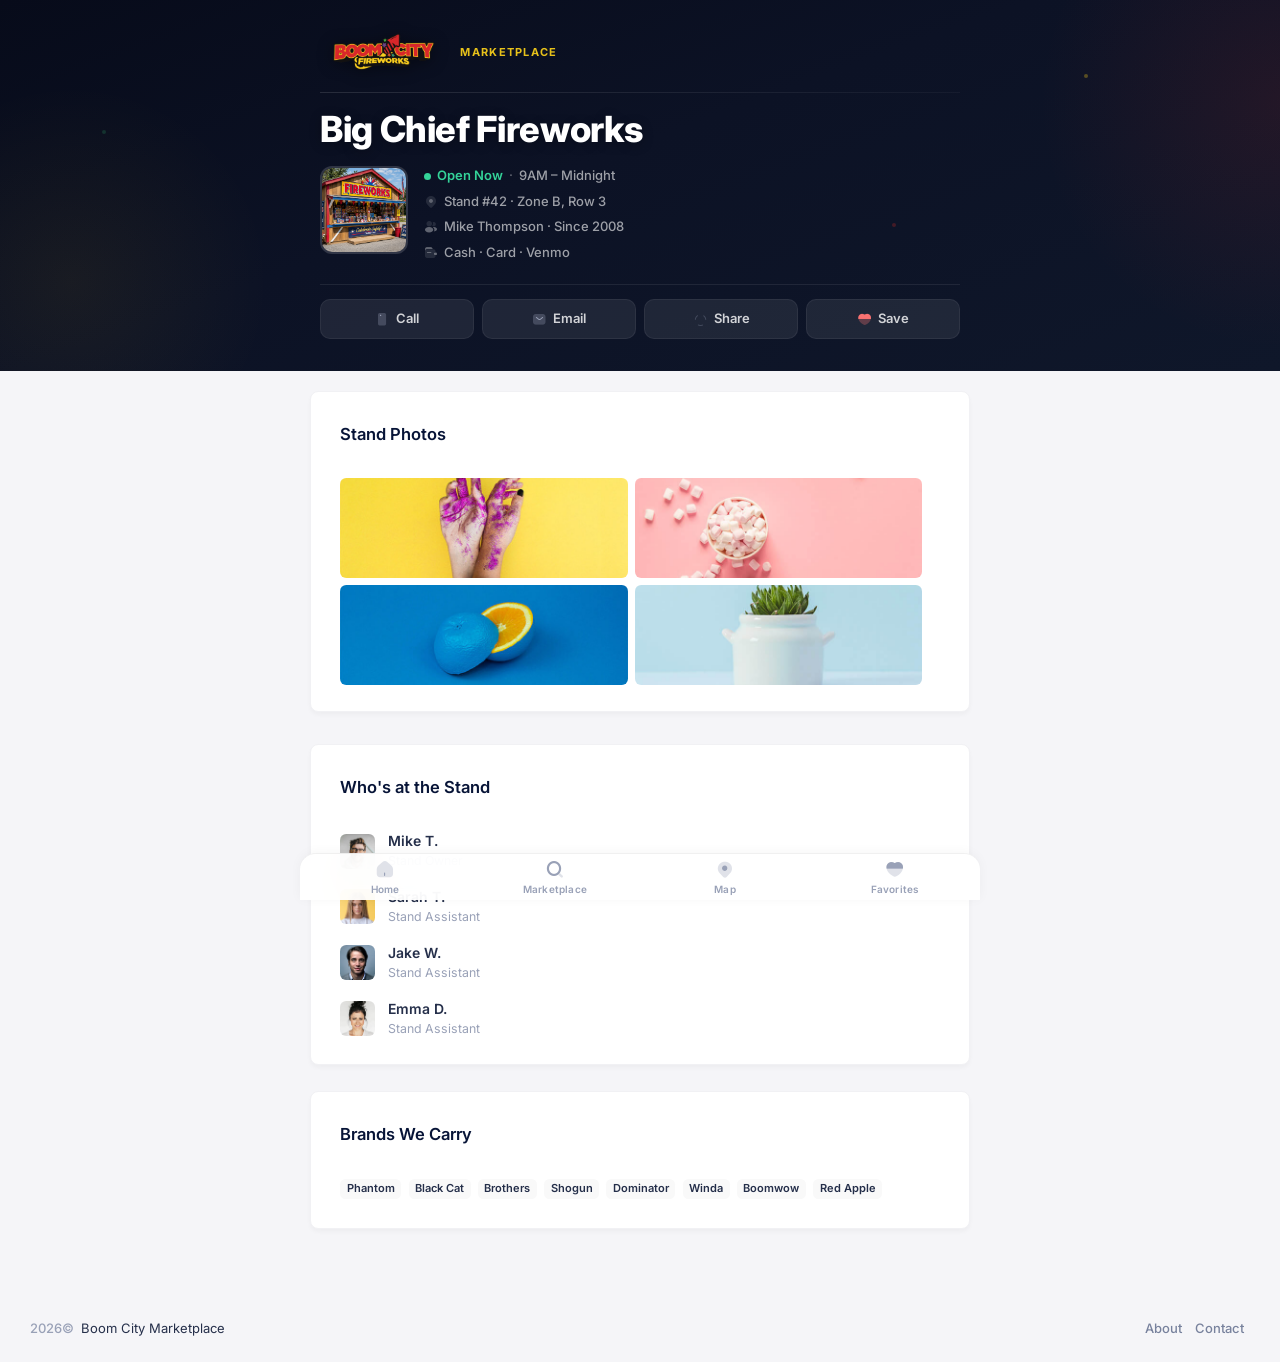
==== commit 9b7e9444: "fix: info card icon alignment + dark blue heading text - Fixed ki-duotone icon spans inheriting wron" ====
--- a/Stand/index.html
+++ b/Stand/index.html
@@ -61,7 +61,7 @@
 			display: flex;
 			align-items: stretch;
 			justify-content: space-around;
-			height: 64px;
+			min-min-height: 64px;
 			padding-bottom: env(safe-area-inset-bottom, 0px);
 			background: rgba(255, 255, 255, 0.92);
 			-webkit-backdrop-filter: saturate(180%) blur(20px);
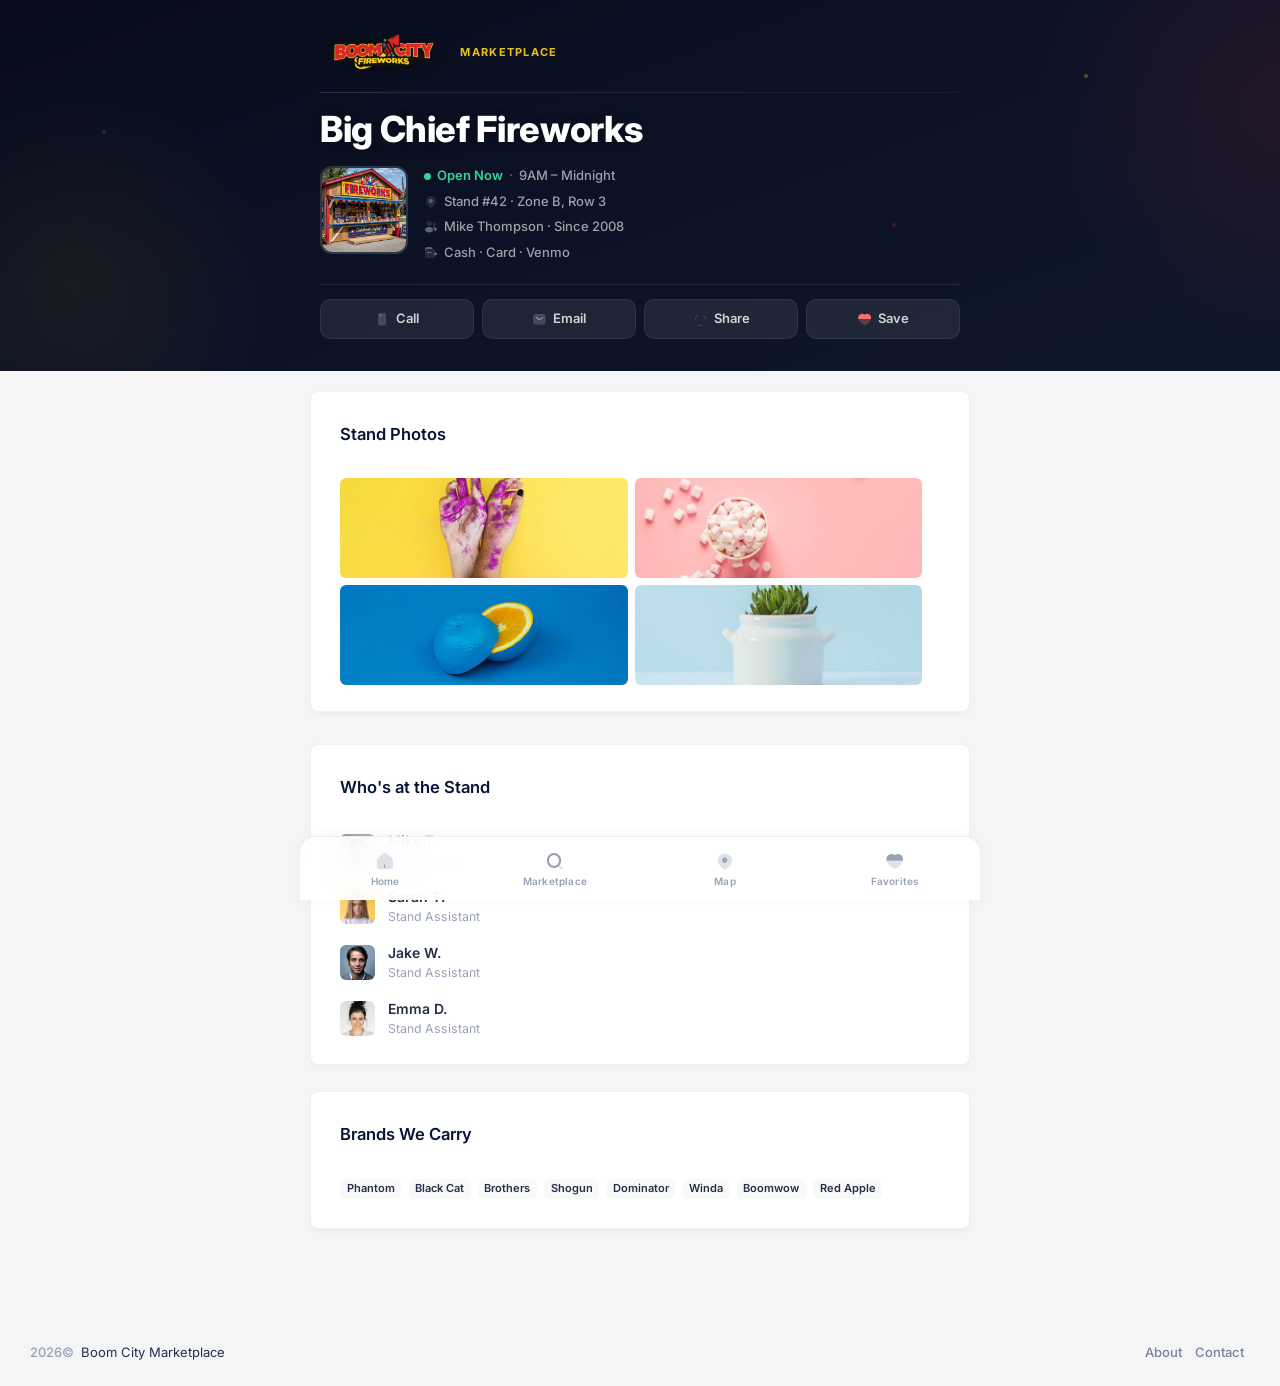
==== commit e75ecf60: "fix: keep page content above bottom navigation" ====
--- a/Stand/index.html
+++ b/Stand/index.html
@@ -18,7 +18,7 @@
 		<meta charset="utf-8" />
 		<meta name="description" content="Big Chief Fireworks — Stand #42 at Boom City Fireworks Marketplace. Open 9AM–Midnight. Aerial Shells, Finale Cakes, Sparklers & more." />
 		<meta name="keywords" content="boom city, fireworks, marketplace, big chief fireworks, stand 42, aerial shells, sparklers, firecrackers" />
-		<meta name="viewport" content="width=device-width, initial-scale=1" />
+		<meta name="viewport" content="width=device-width, initial-scale=1, viewport-fit=cover" />
 		<meta property="og:locale" content="en_US" />
 		<meta property="og:type" content="website" />
 		<meta property="og:title" content="Big Chief Fireworks — Stand #42 | Boom City Marketplace" />
@@ -61,7 +61,7 @@
 			display: flex;
 			align-items: stretch;
 			justify-content: space-around;
-			min-min-height: 64px;
+			min-height: calc(64px + env(safe-area-inset-bottom, 0px));
 			padding-bottom: env(safe-area-inset-bottom, 0px);
 			background: rgba(255, 255, 255, 0.92);
 			-webkit-backdrop-filter: saturate(180%) blur(20px);
@@ -123,7 +123,7 @@
 		/* Bottom padding so content doesn't hide behind nav */
 		@media (max-width: 991.98px) {
 			#kt_content {
-				padding-bottom: 80px !important;
+				padding-bottom: calc(104px + env(safe-area-inset-bottom, 0px)) !important;
 				padding-top: 16px !important;
 			}
 		}
@@ -422,7 +422,7 @@
 		@media (min-width: 992px) {
 			#kt_content {
 				padding-top: 20px !important;
-				padding-bottom: 80px !important;
+				padding-bottom: calc(104px + env(safe-area-inset-bottom, 0px)) !important;
 			}
 			#kt_content_container {
 				max-width: 720px !important;
@@ -462,7 +462,7 @@
 			#kt_content {
 				max-width: 100% !important;
 				width: 100% !important;
-				padding: 0 !important;
+				padding: 0 0 calc(104px + env(safe-area-inset-bottom, 0px)) !important;
 				flex: 1 1 100% !important;
 			}
 			#kt_wrapper {
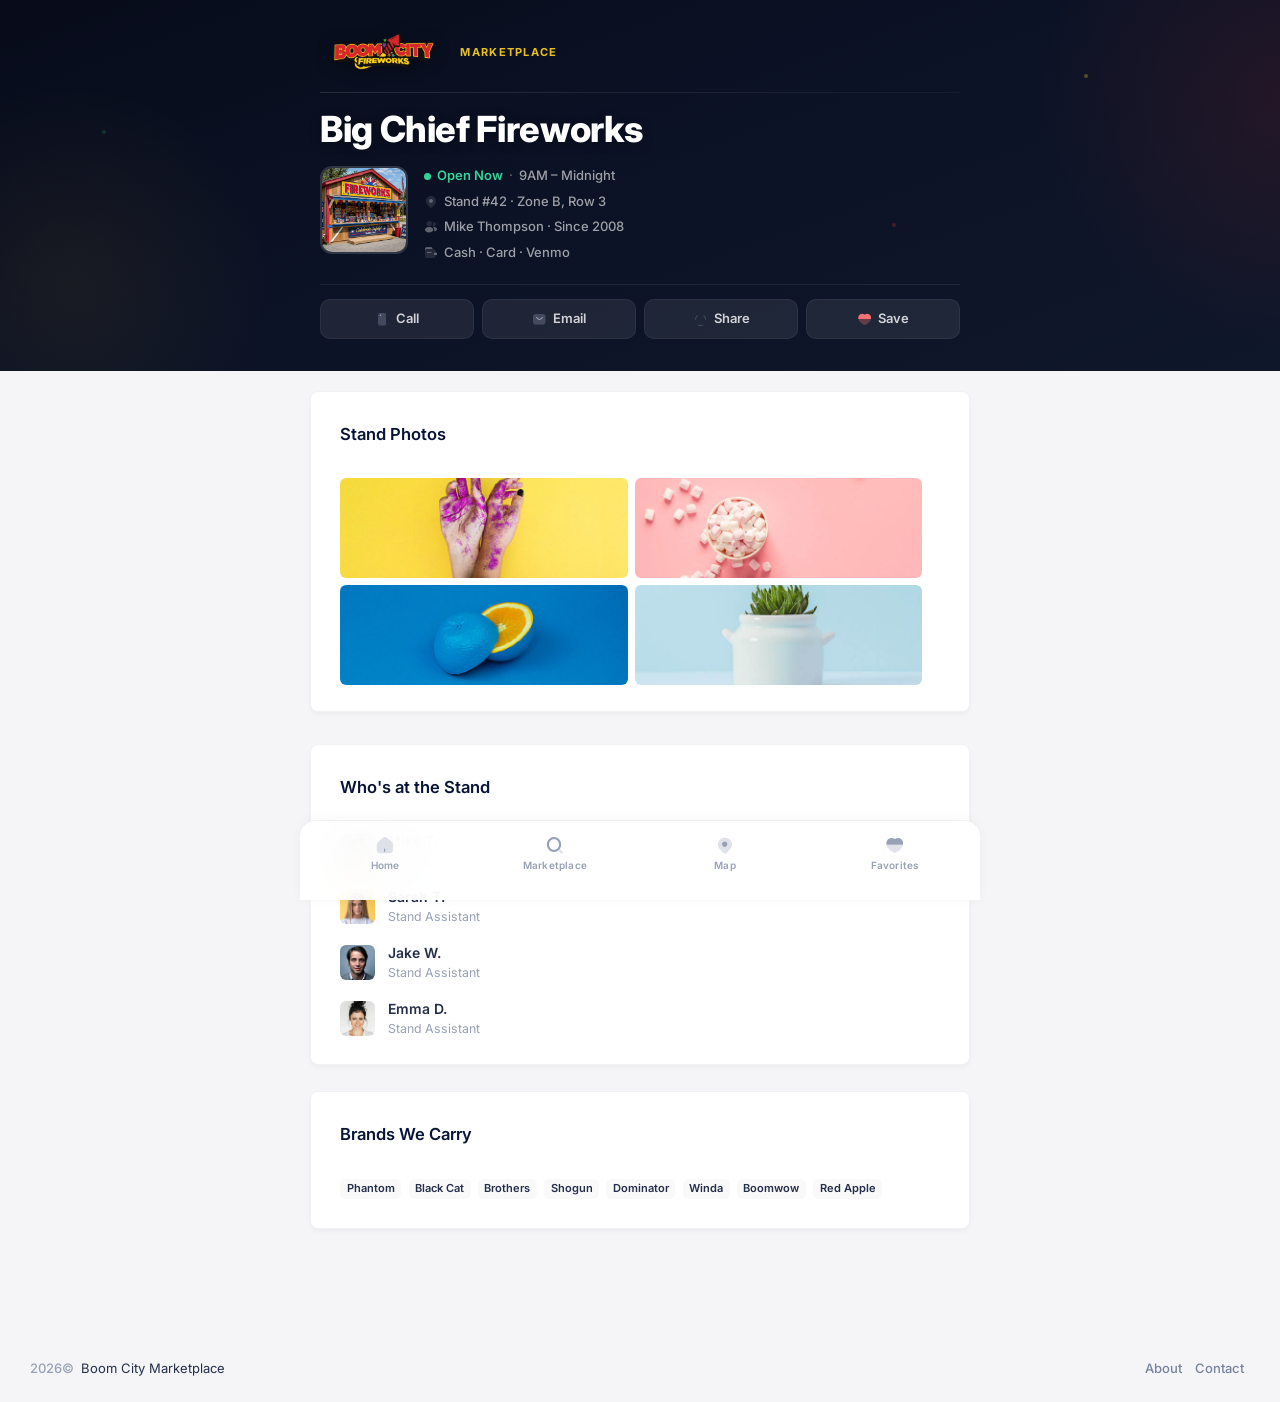
==== commit 5ace1e13: "fix: stabilize bottom nav in iOS standalone mode" ====
--- a/Stand/index.html
+++ b/Stand/index.html
@@ -19,6 +19,10 @@
 		<meta name="description" content="Big Chief Fireworks — Stand #42 at Boom City Fireworks Marketplace. Open 9AM–Midnight. Aerial Shells, Finale Cakes, Sparklers & more." />
 		<meta name="keywords" content="boom city, fireworks, marketplace, big chief fireworks, stand 42, aerial shells, sparklers, firecrackers" />
 		<meta name="viewport" content="width=device-width, initial-scale=1, viewport-fit=cover" />
+		<meta name="mobile-web-app-capable" content="yes" />
+		<meta name="apple-mobile-web-app-capable" content="yes" />
+		<meta name="apple-mobile-web-app-status-bar-style" content="black-translucent" />
+		<meta name="apple-mobile-web-app-title" content="Boom City" />
 		<meta property="og:locale" content="en_US" />
 		<meta property="og:type" content="website" />
 		<meta property="og:title" content="Big Chief Fireworks — Stand #42 | Boom City Marketplace" />
@@ -47,6 +51,10 @@
 		<!--end::Global Stylesheets Bundle-->
 		<script>// Frame-busting to prevent site from being loaded within a frame without permission (click-jacking) if (window.top != window.self) { window.top.location.replace(window.self.location.href); }</script>
 	<style>
+		:root {
+			--bc-nav-safe-area: max(env(safe-area-inset-bottom, 0px), 16px);
+			--bc-nav-clearance: calc(104px + var(--bc-nav-safe-area));
+		}
 		/* Stand Layout - Mobile: single scroll, all visible */
 		.stand-layout { display: block; width: 100%; margin-top: 16px; }
 		.stand-col { display: block; }
@@ -61,8 +69,8 @@
 			display: flex;
 			align-items: stretch;
 			justify-content: space-around;
-			min-height: calc(64px + env(safe-area-inset-bottom, 0px));
-			padding-bottom: env(safe-area-inset-bottom, 0px);
+			min-height: calc(64px + var(--bc-nav-safe-area));
+			padding-bottom: var(--bc-nav-safe-area);
 			background: rgba(255, 255, 255, 0.92);
 			-webkit-backdrop-filter: saturate(180%) blur(20px);
 			backdrop-filter: saturate(180%) blur(20px);
@@ -123,7 +131,7 @@
 		/* Bottom padding so content doesn't hide behind nav */
 		@media (max-width: 991.98px) {
 			#kt_content {
-				padding-bottom: calc(104px + env(safe-area-inset-bottom, 0px)) !important;
+				padding-bottom: var(--bc-nav-clearance) !important;
 				padding-top: 16px !important;
 			}
 		}
@@ -422,7 +430,7 @@
 		@media (min-width: 992px) {
 			#kt_content {
 				padding-top: 20px !important;
-				padding-bottom: calc(104px + env(safe-area-inset-bottom, 0px)) !important;
+				padding-bottom: var(--bc-nav-clearance) !important;
 			}
 			#kt_content_container {
 				max-width: 720px !important;
@@ -462,7 +470,7 @@
 			#kt_content {
 				max-width: 100% !important;
 				width: 100% !important;
-				padding: 0 0 calc(104px + env(safe-area-inset-bottom, 0px)) !important;
+				padding: 0 0 var(--bc-nav-clearance) !important;
 				flex: 1 1 100% !important;
 			}
 			#kt_wrapper {
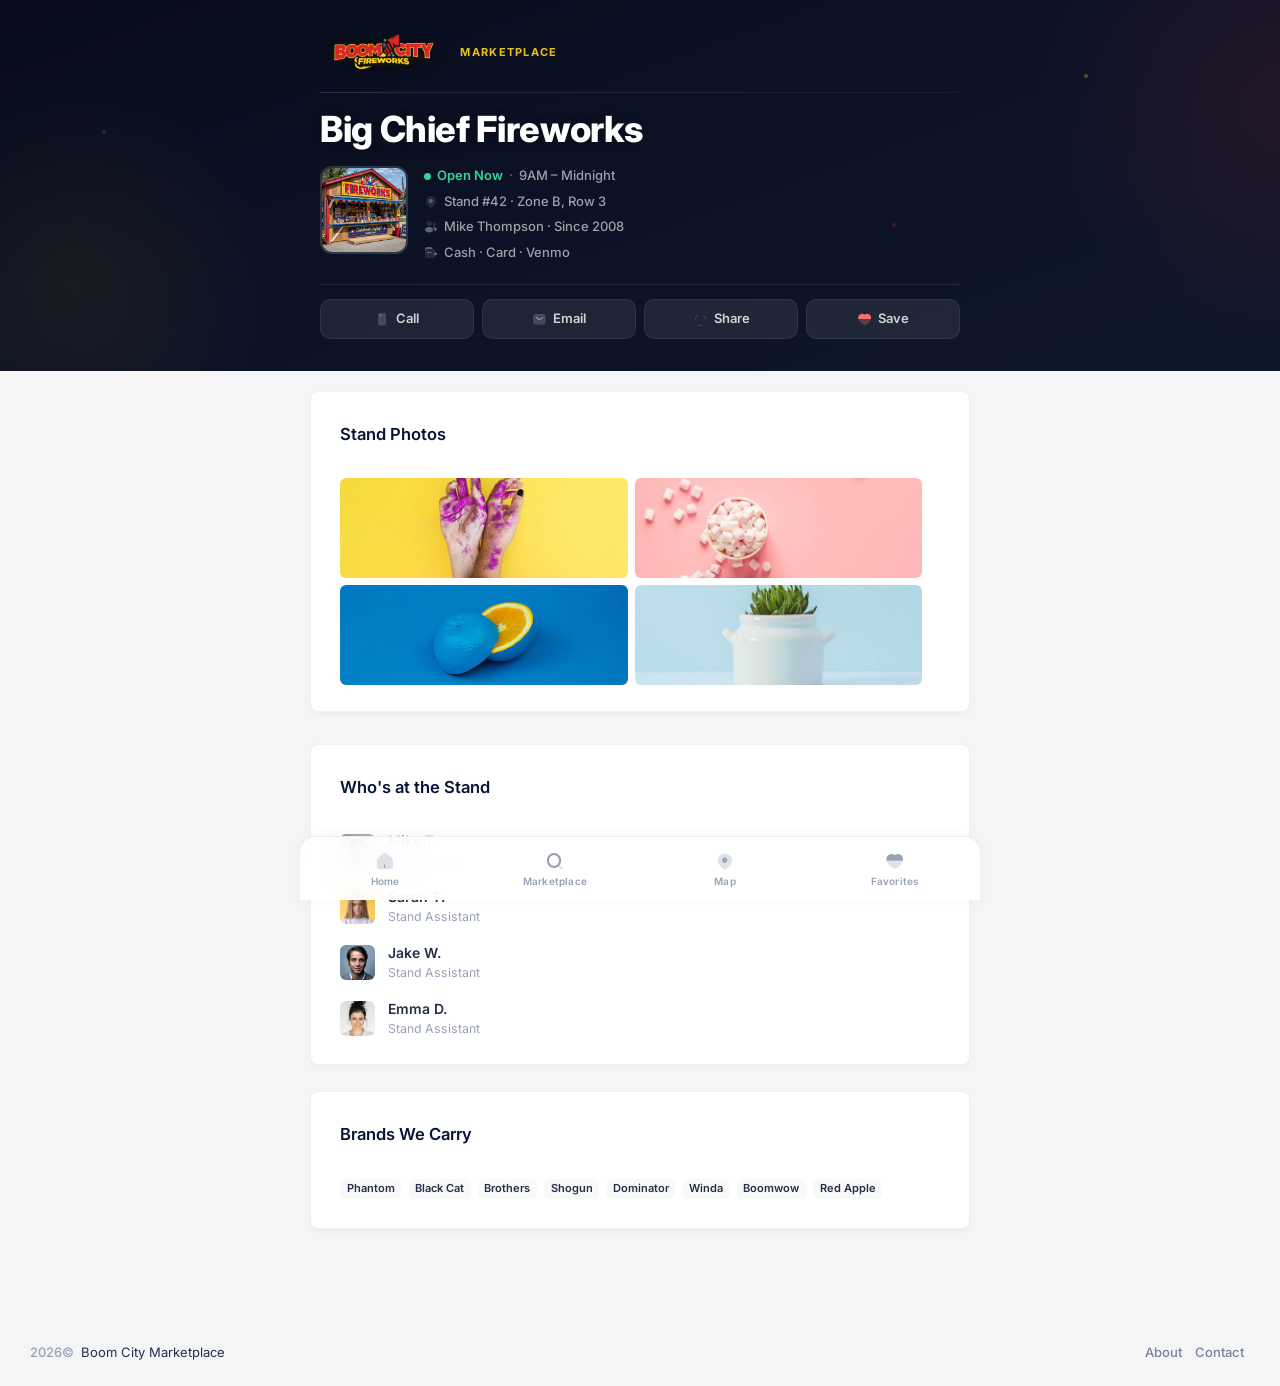
==== commit a16fe63d: "fix: limit standalone nav spacing to app mode" ====
--- a/Stand/index.html
+++ b/Stand/index.html
@@ -23,6 +23,11 @@
 		<meta name="apple-mobile-web-app-capable" content="yes" />
 		<meta name="apple-mobile-web-app-status-bar-style" content="black-translucent" />
 		<meta name="apple-mobile-web-app-title" content="Boom City" />
+		<script>
+			if (window.navigator.standalone === true) {
+				document.documentElement.classList.add('ios-standalone');
+			}
+		</script>
 		<meta property="og:locale" content="en_US" />
 		<meta property="og:type" content="website" />
 		<meta property="og:title" content="Big Chief Fireworks — Stand #42 | Boom City Marketplace" />
@@ -52,8 +57,15 @@
 		<script>// Frame-busting to prevent site from being loaded within a frame without permission (click-jacking) if (window.top != window.self) { window.top.location.replace(window.self.location.href); }</script>
 	<style>
 		:root {
-			--bc-nav-safe-area: max(env(safe-area-inset-bottom, 0px), 16px);
+			--bc-nav-row-height: 64px;
+			--bc-nav-safe-area: env(safe-area-inset-bottom, 0px);
 			--bc-nav-clearance: calc(104px + var(--bc-nav-safe-area));
+		}
+		@media (display-mode: standalone), (display-mode: fullscreen) {
+			:root { --bc-nav-safe-area: max(env(safe-area-inset-bottom, 0px), 34px); }
+		}
+		html.ios-standalone {
+			--bc-nav-safe-area: max(env(safe-area-inset-bottom, 0px), 34px);
 		}
 		/* Stand Layout - Mobile: single scroll, all visible */
 		.stand-layout { display: block; width: 100%; margin-top: 16px; }
@@ -67,10 +79,12 @@
 			right: 0;
 			z-index: 1050;
 			display: flex;
-			align-items: stretch;
+			align-items: flex-start;
 			justify-content: space-around;
-			min-height: calc(64px + var(--bc-nav-safe-area));
-			padding-bottom: var(--bc-nav-safe-area);
+			height: calc(var(--bc-nav-row-height) + var(--bc-nav-safe-area));
+			min-height: calc(var(--bc-nav-row-height) + var(--bc-nav-safe-area));
+			padding: 0 0 var(--bc-nav-safe-area);
+			overflow: visible;
 			background: rgba(255, 255, 255, 0.92);
 			-webkit-backdrop-filter: saturate(180%) blur(20px);
 			backdrop-filter: saturate(180%) blur(20px);
@@ -82,7 +96,9 @@
 			border-top-color: rgba(255, 255, 255, 0.06);
 		}
 		.stand-nav-item {
-			flex: 1;
+			flex: 1 0 0;
+			height: var(--bc-nav-row-height);
+			min-height: var(--bc-nav-row-height);
 			display: flex;
 			flex-direction: column;
 			align-items: center;
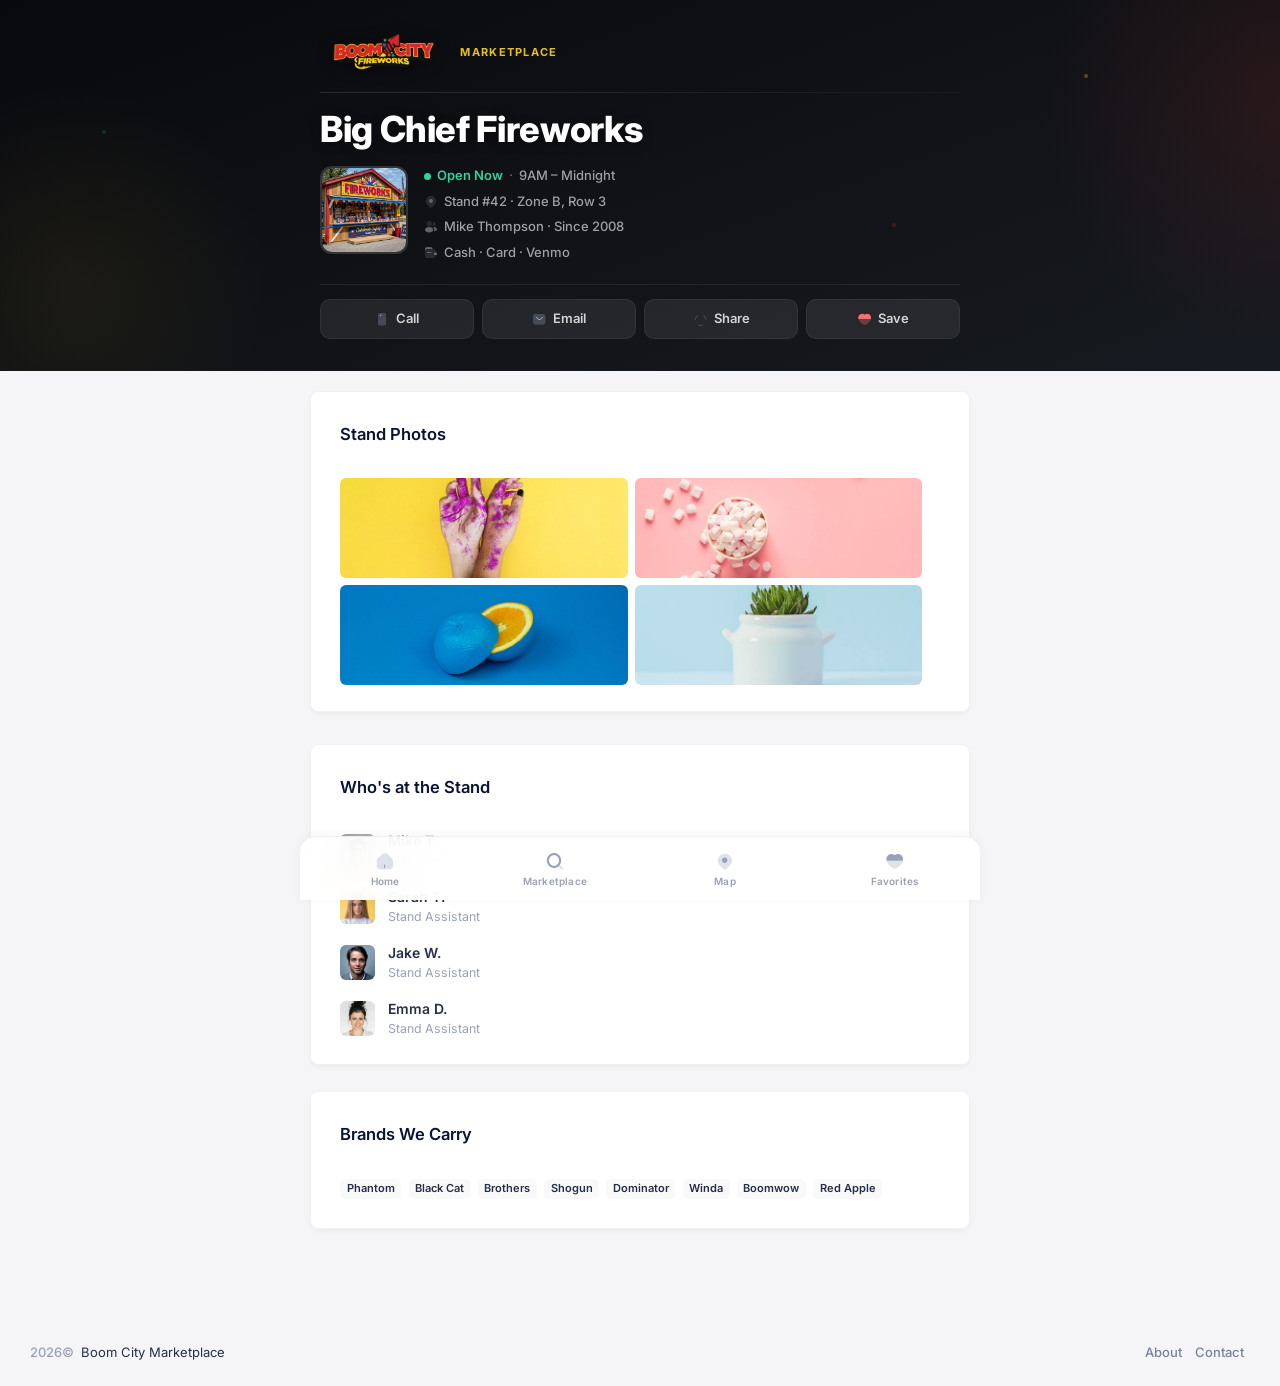
==== commit a9cd5e63: "feat: add smoky marketplace category backgrounds" ====
--- a/Stand/index.html
+++ b/Stand/index.html
@@ -172,7 +172,7 @@
 
 		/* ── Boom City Branded Header ── */
 		.bc-header {
-			background: linear-gradient(160deg, #070B1A 0%, #0C1225 45%, #0F172A 100%);
+			background: linear-gradient(160deg, #08090D 0%, #101216 50%, #171A20 100%);
 			position: relative;
 			overflow: hidden;
 		}
